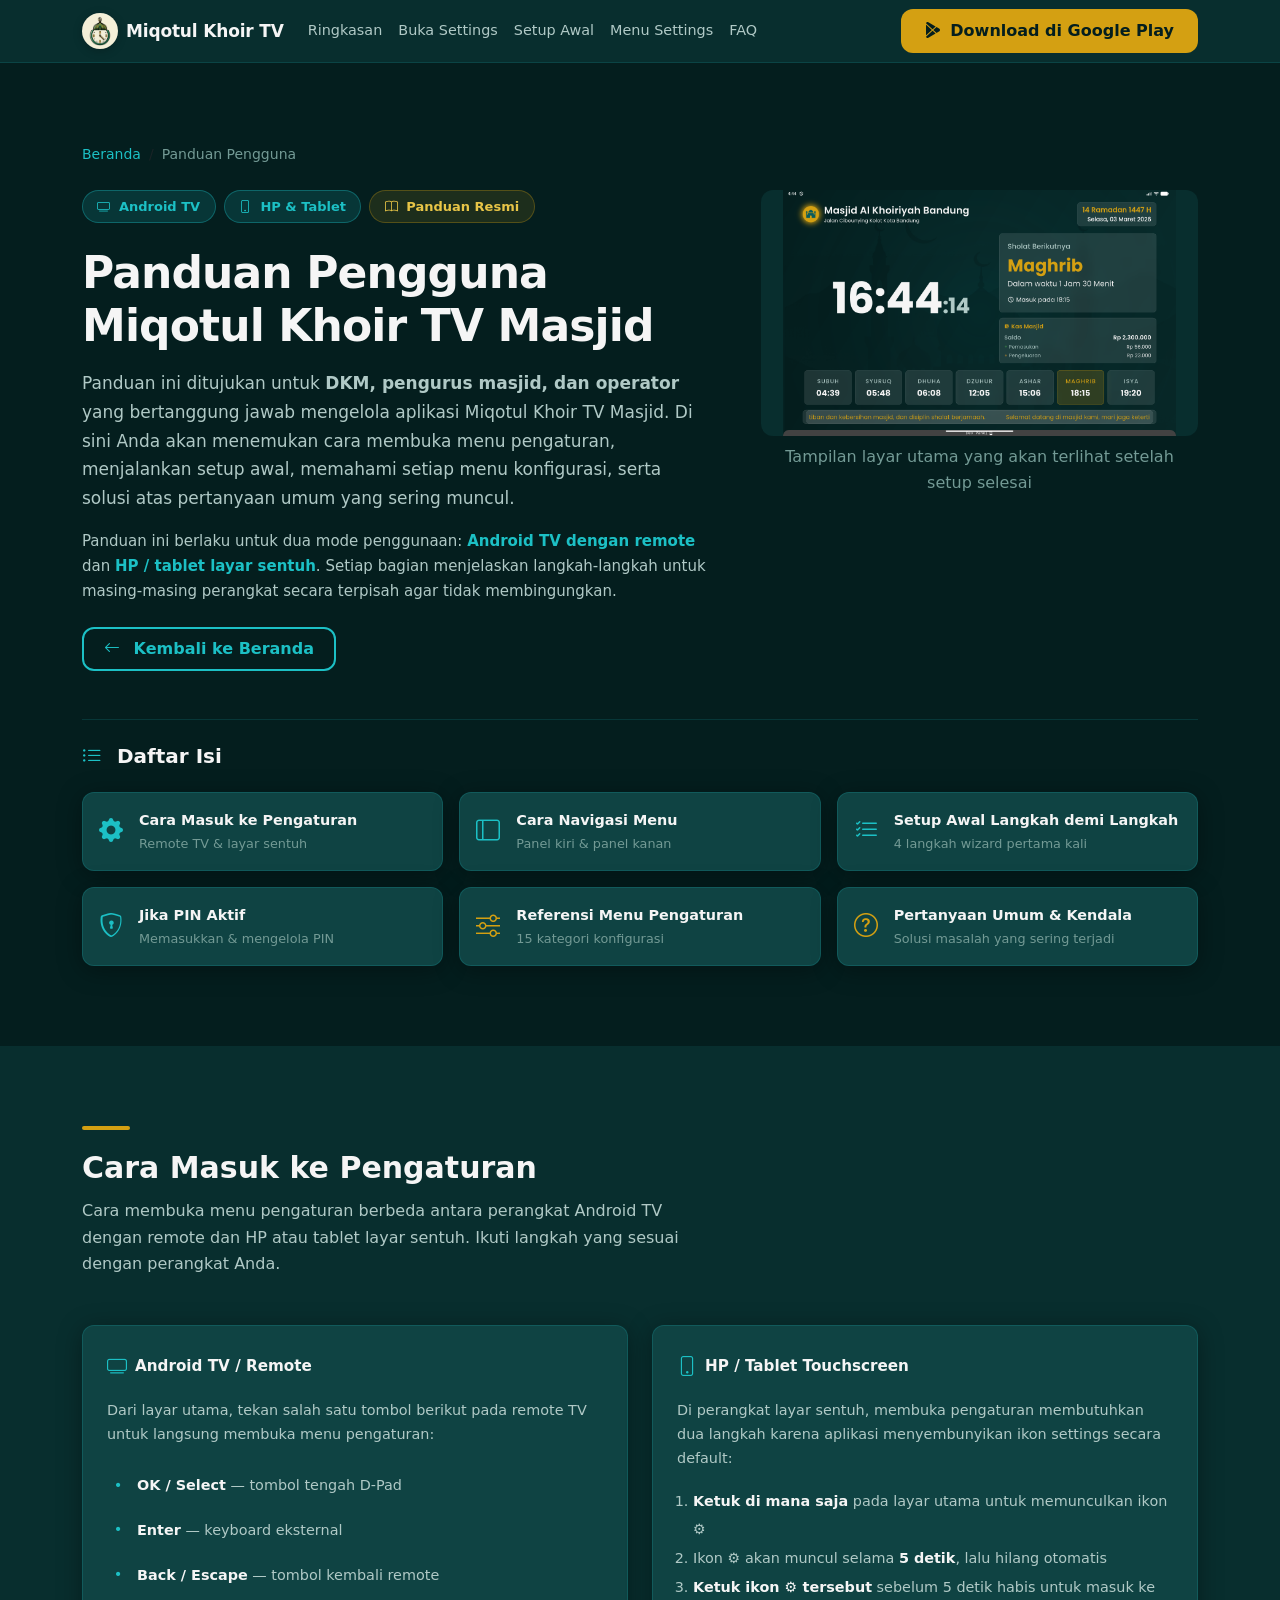
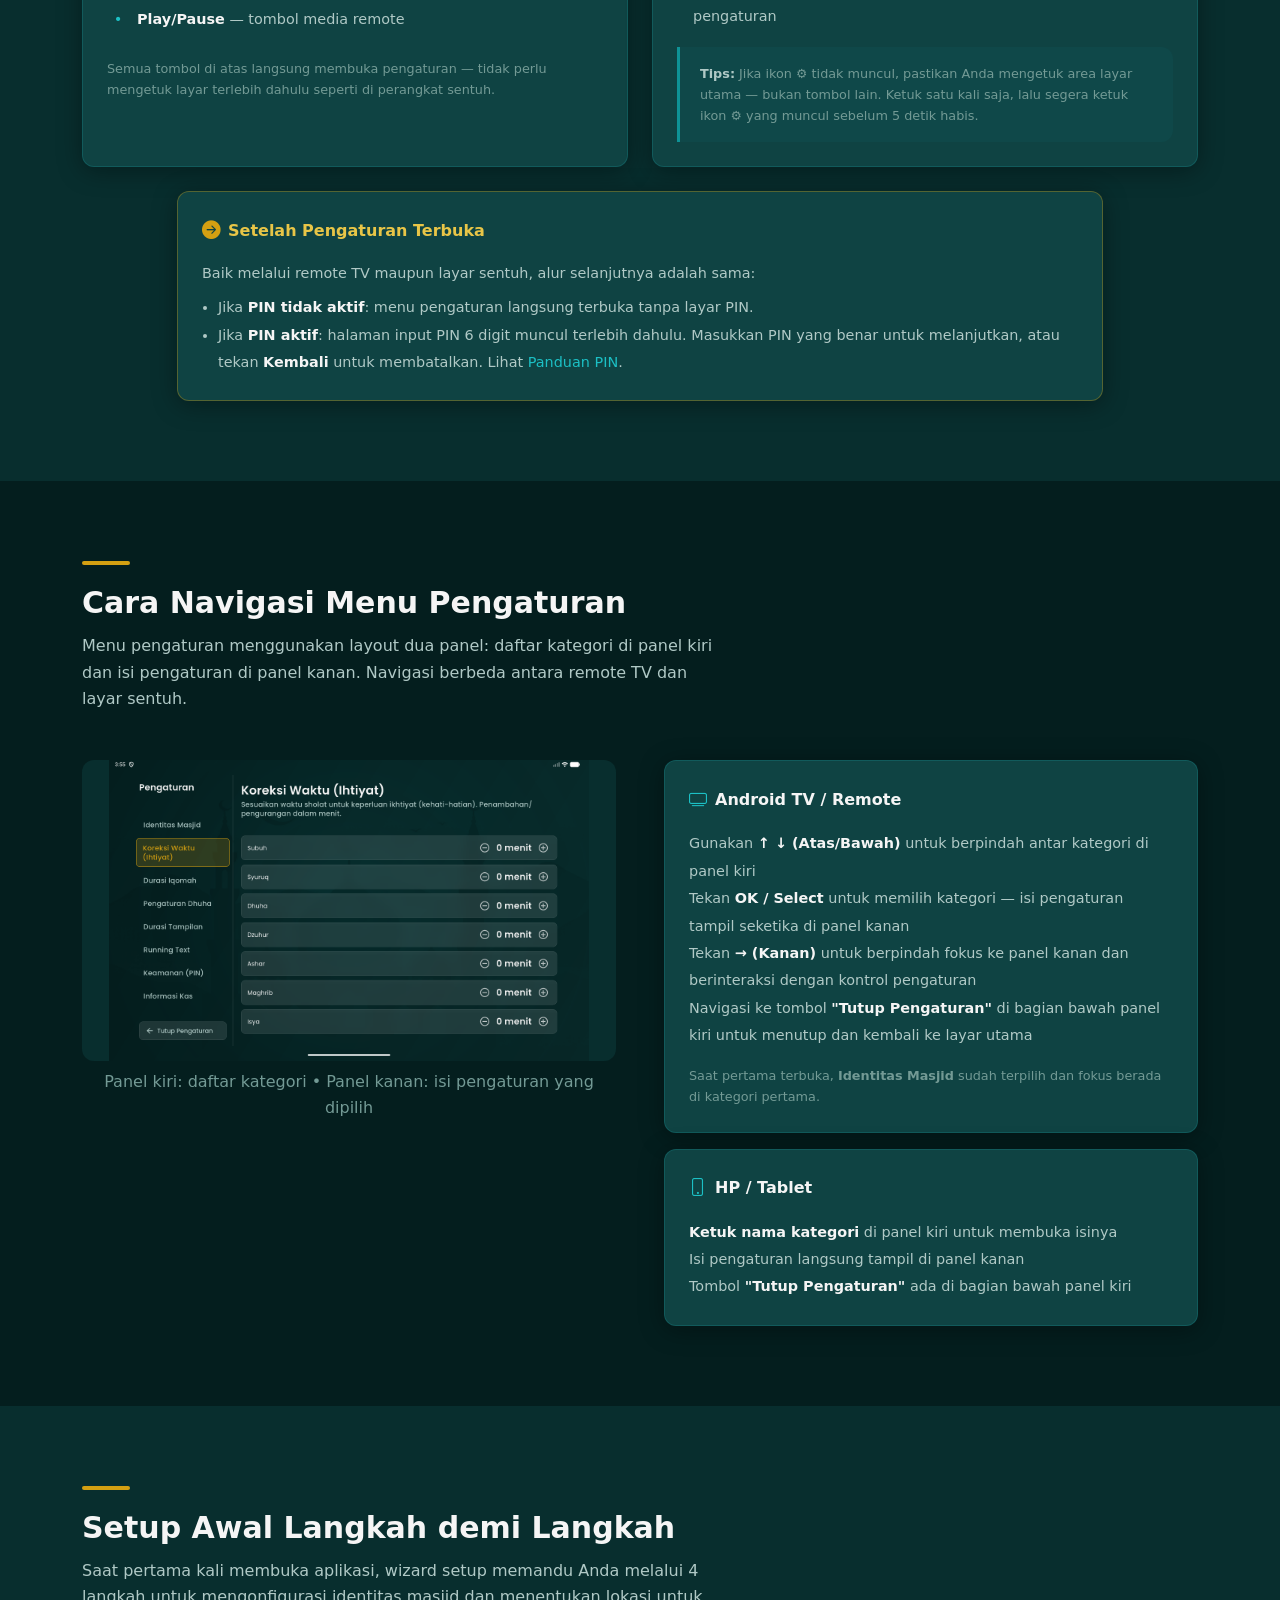
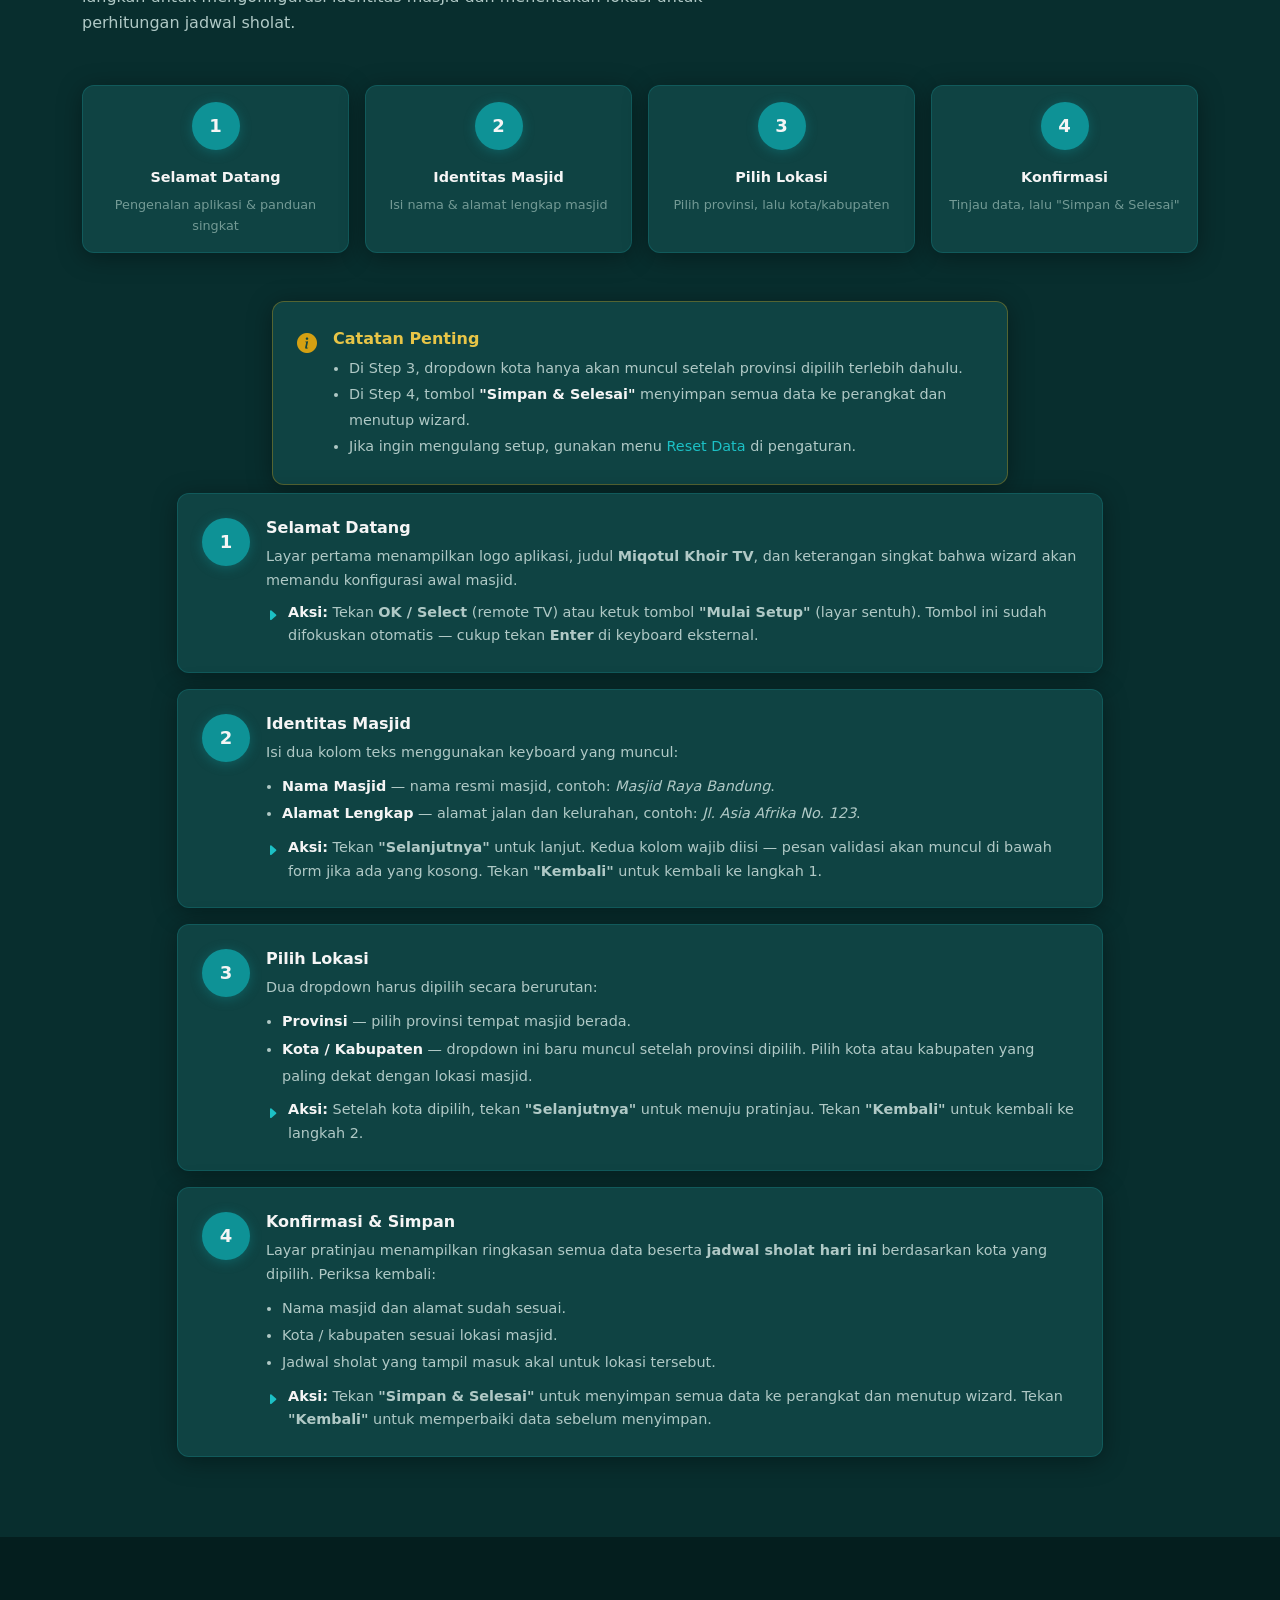
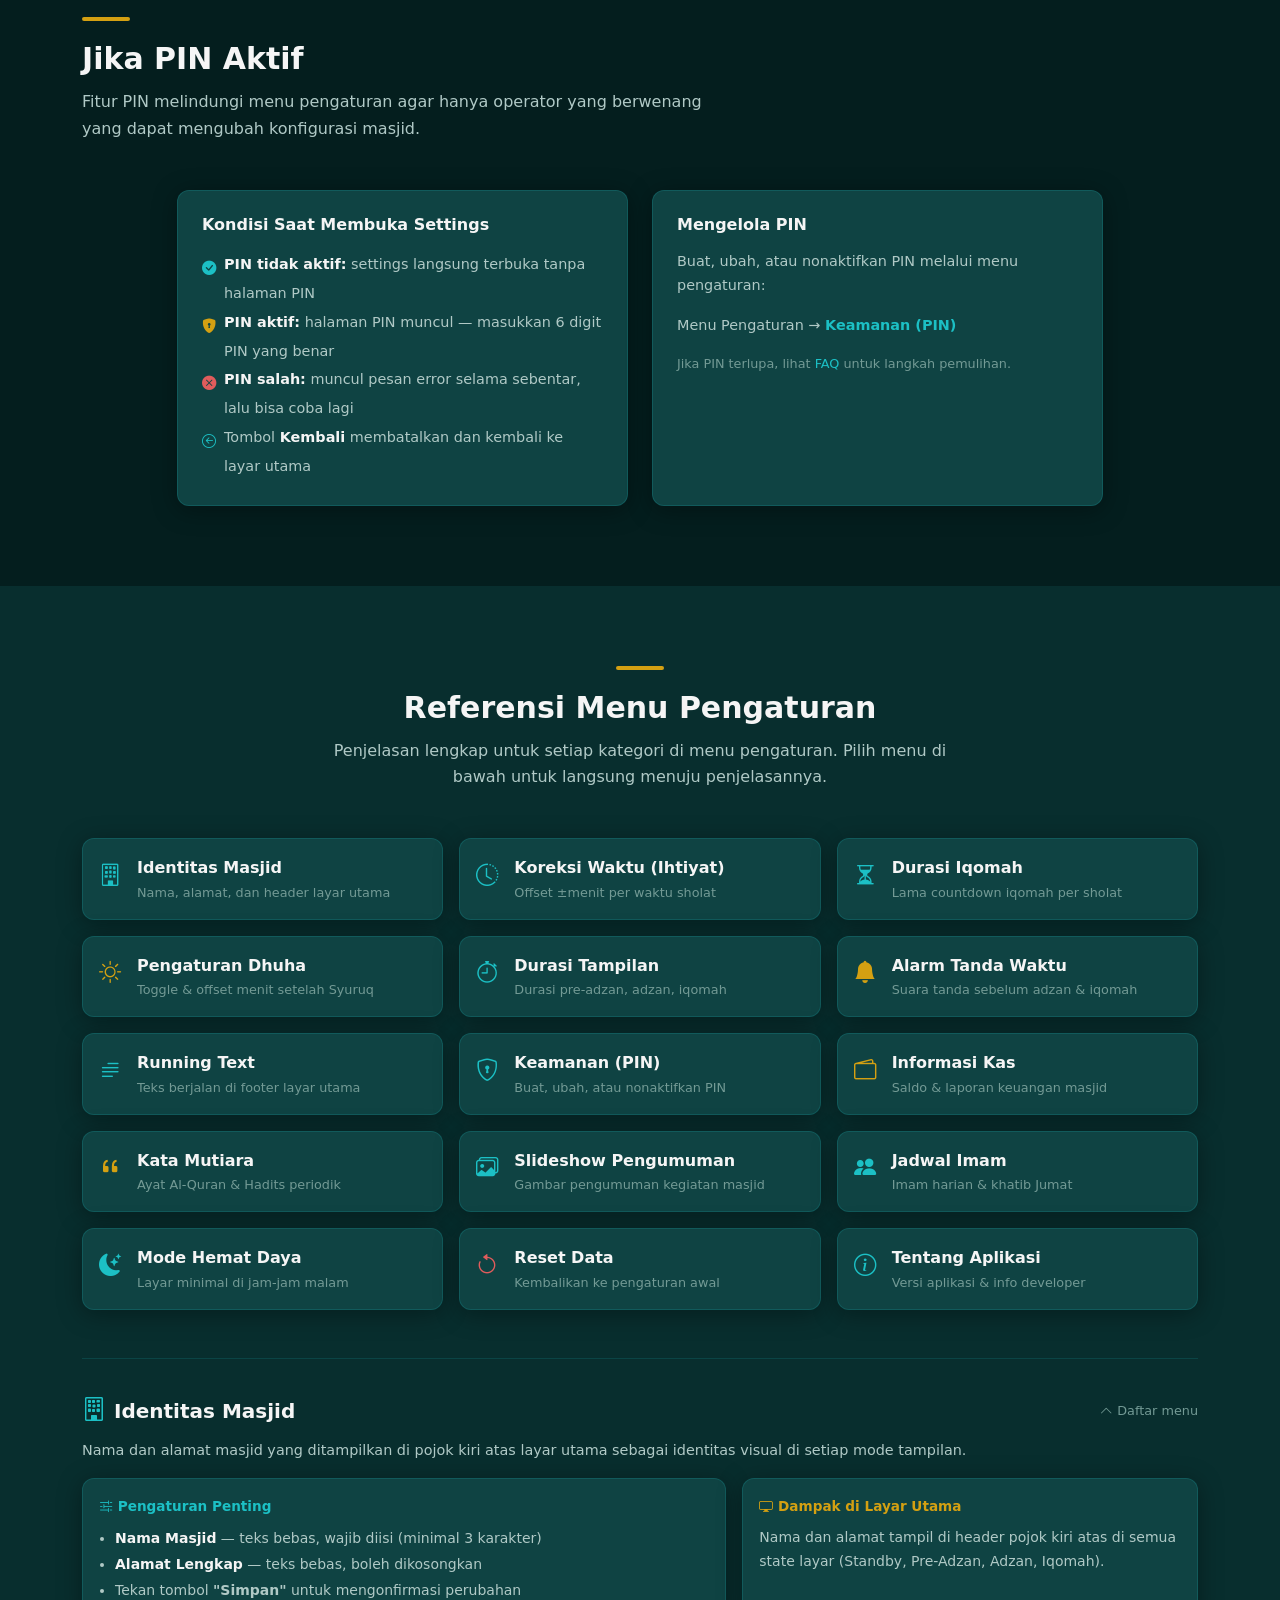
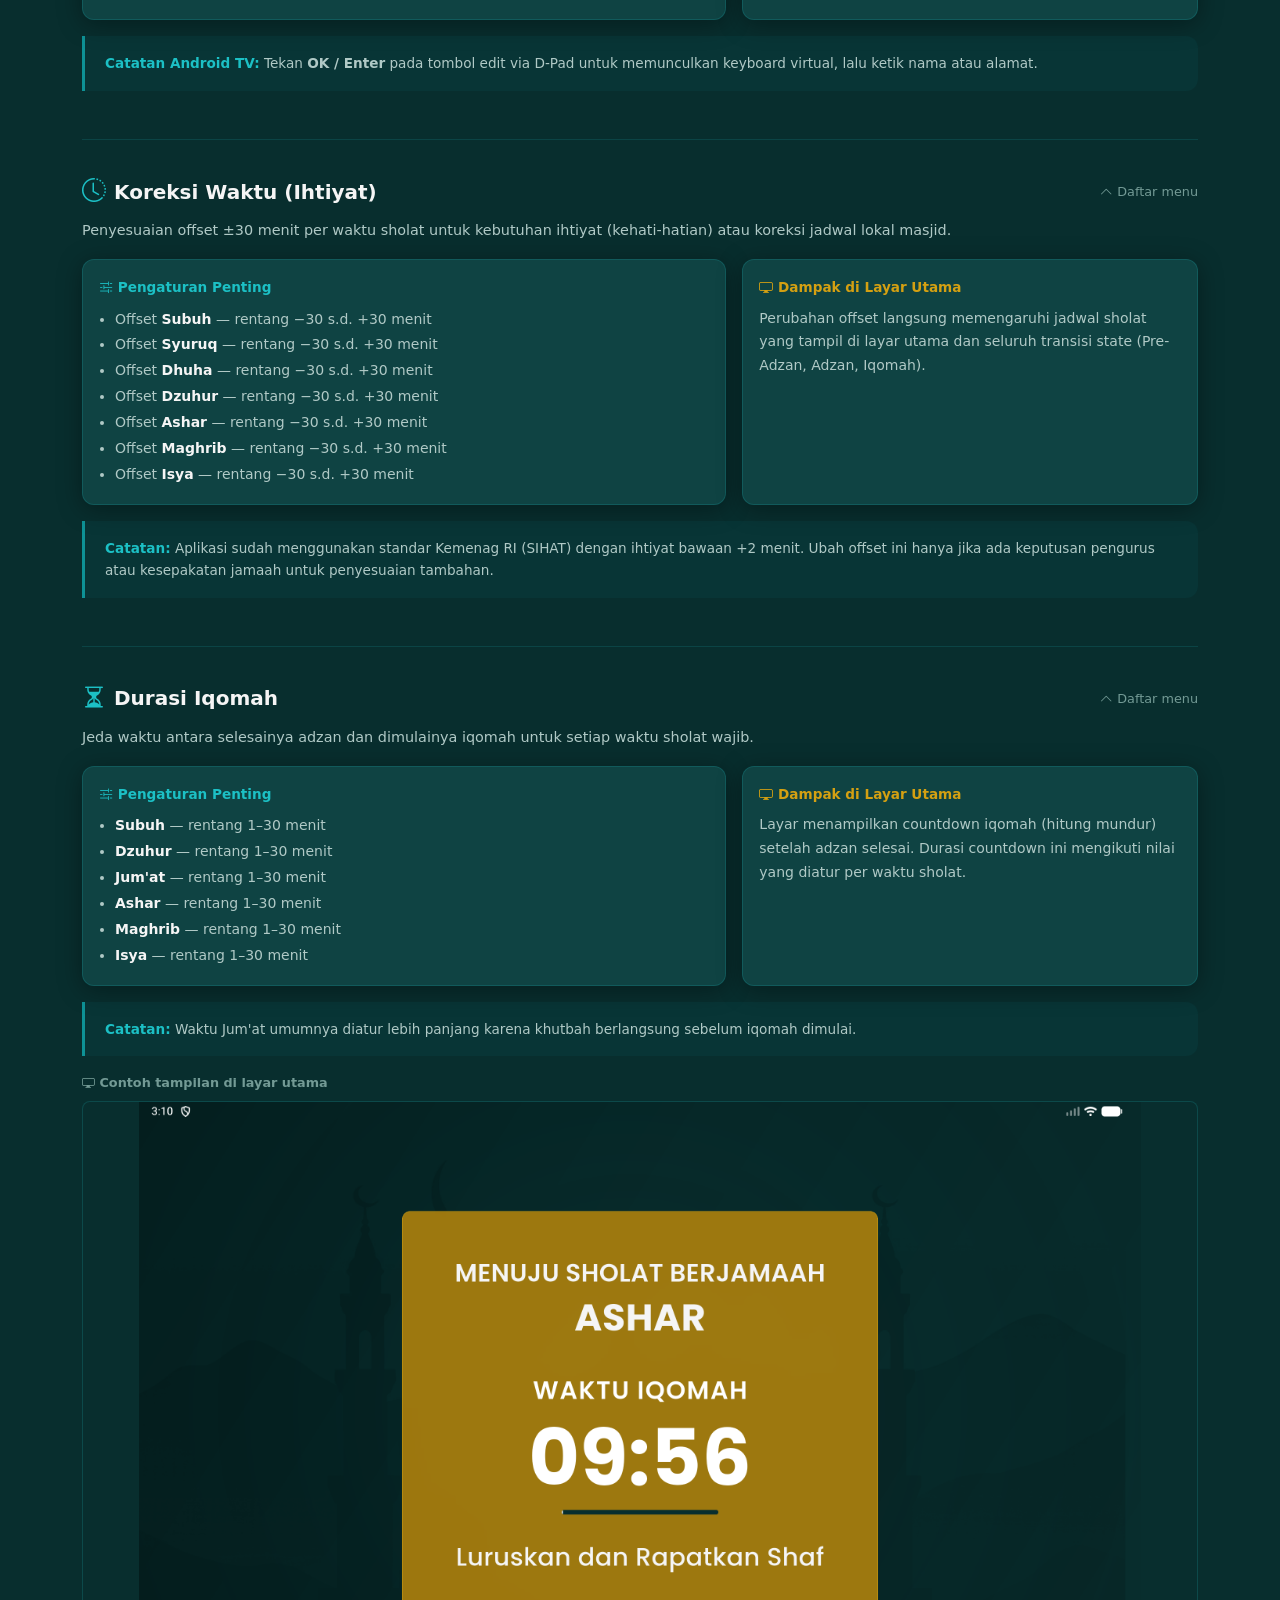
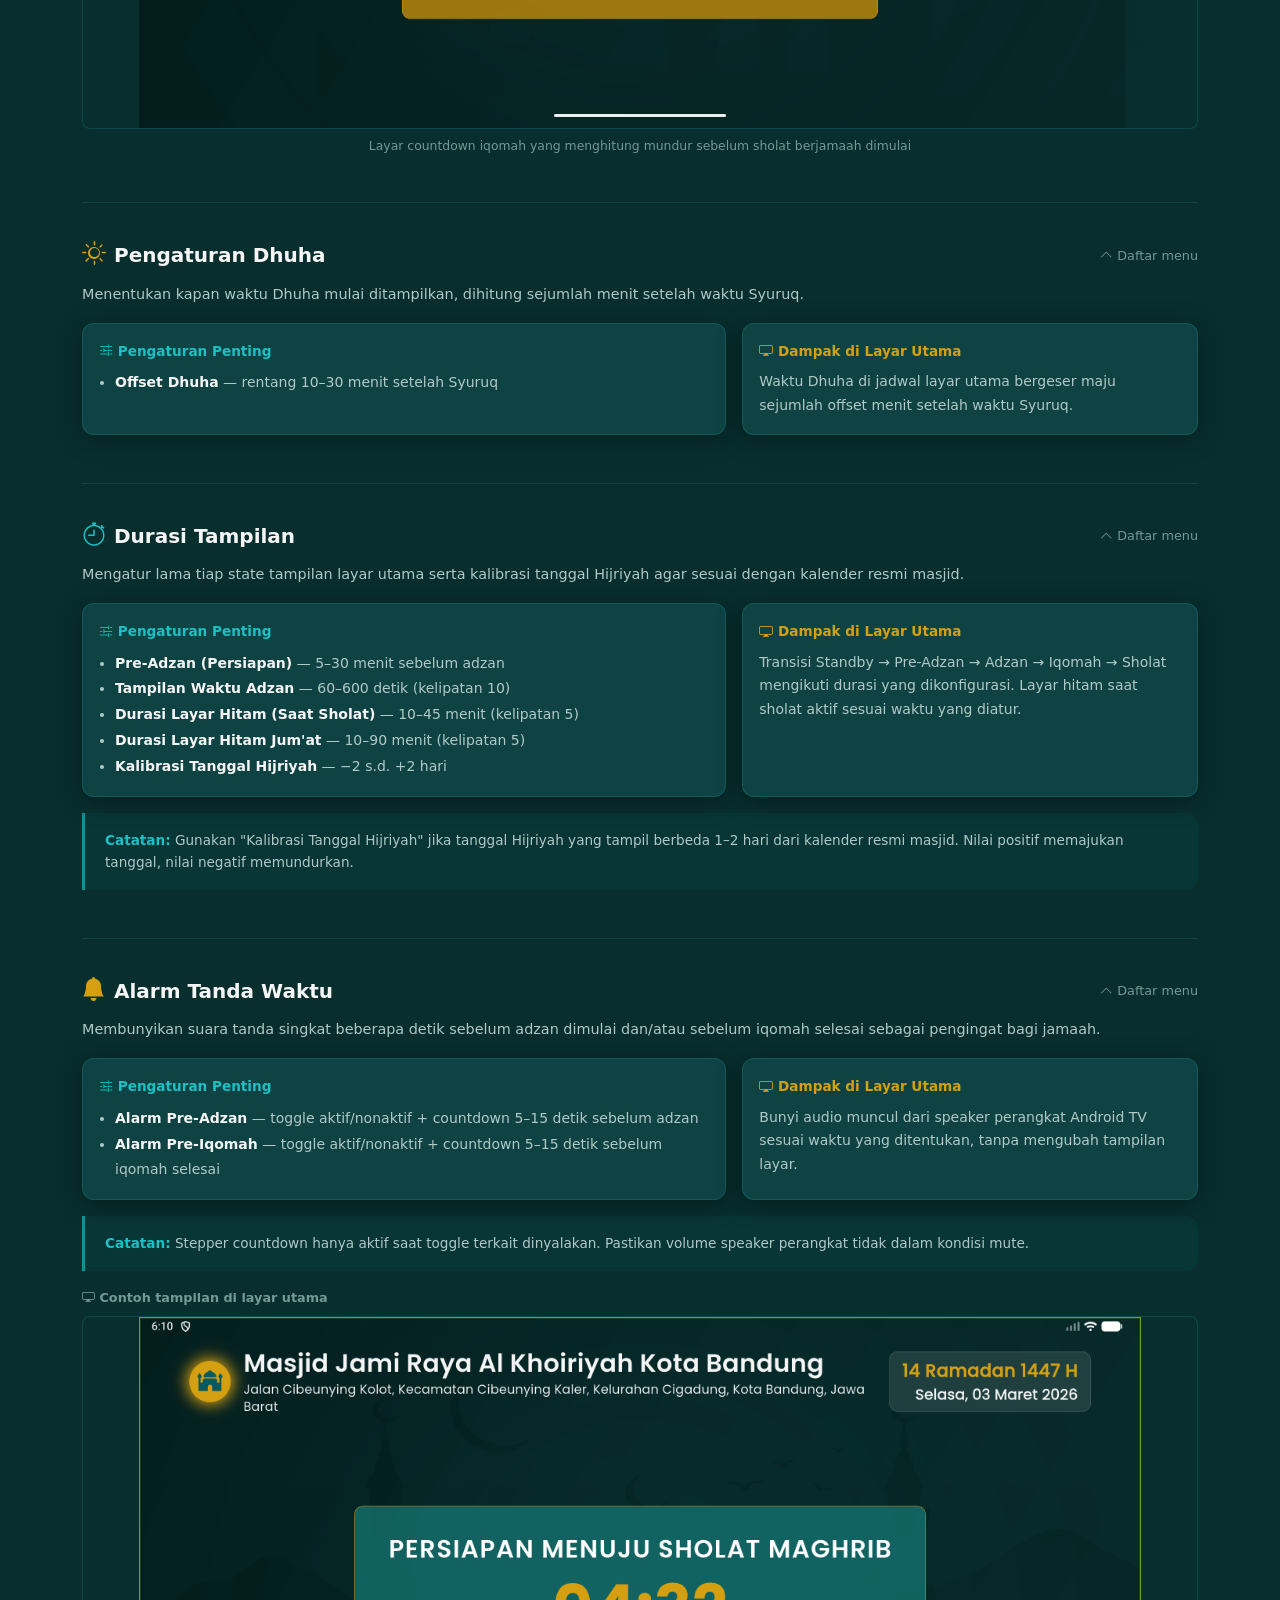
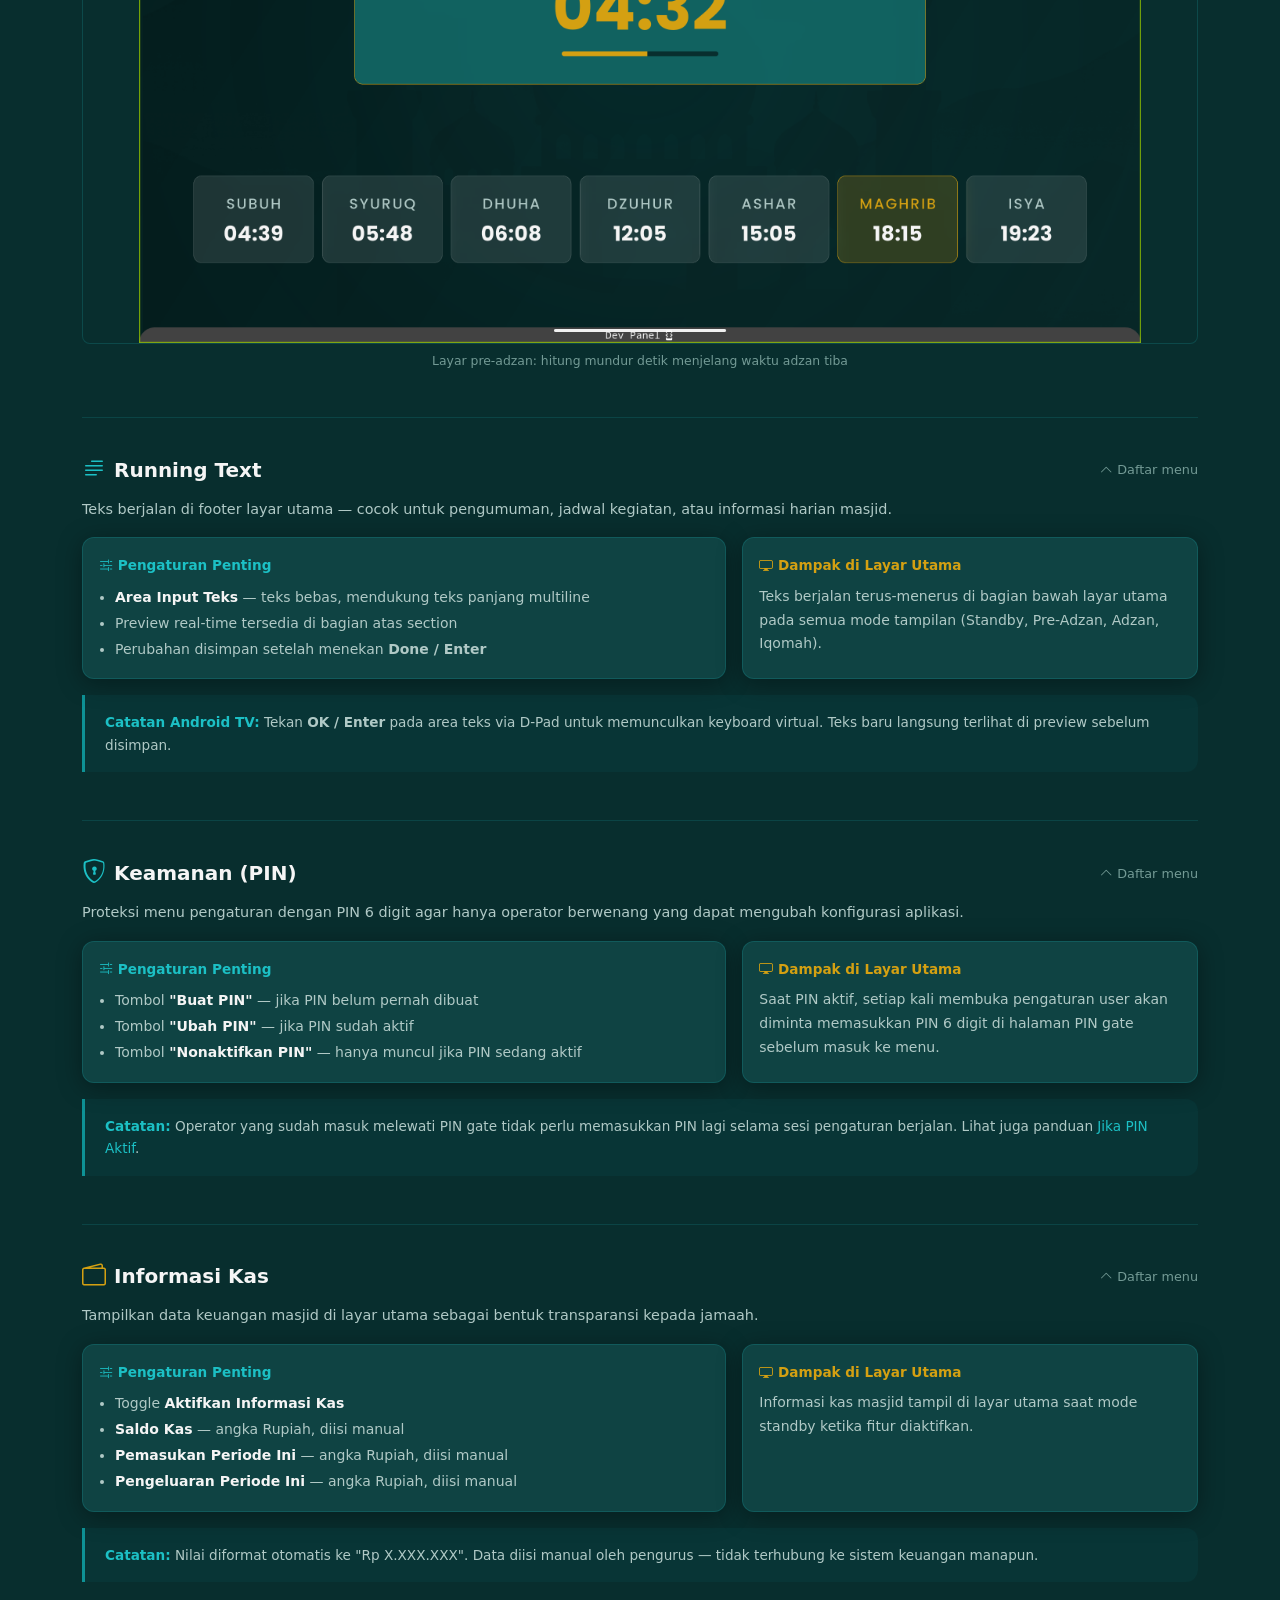
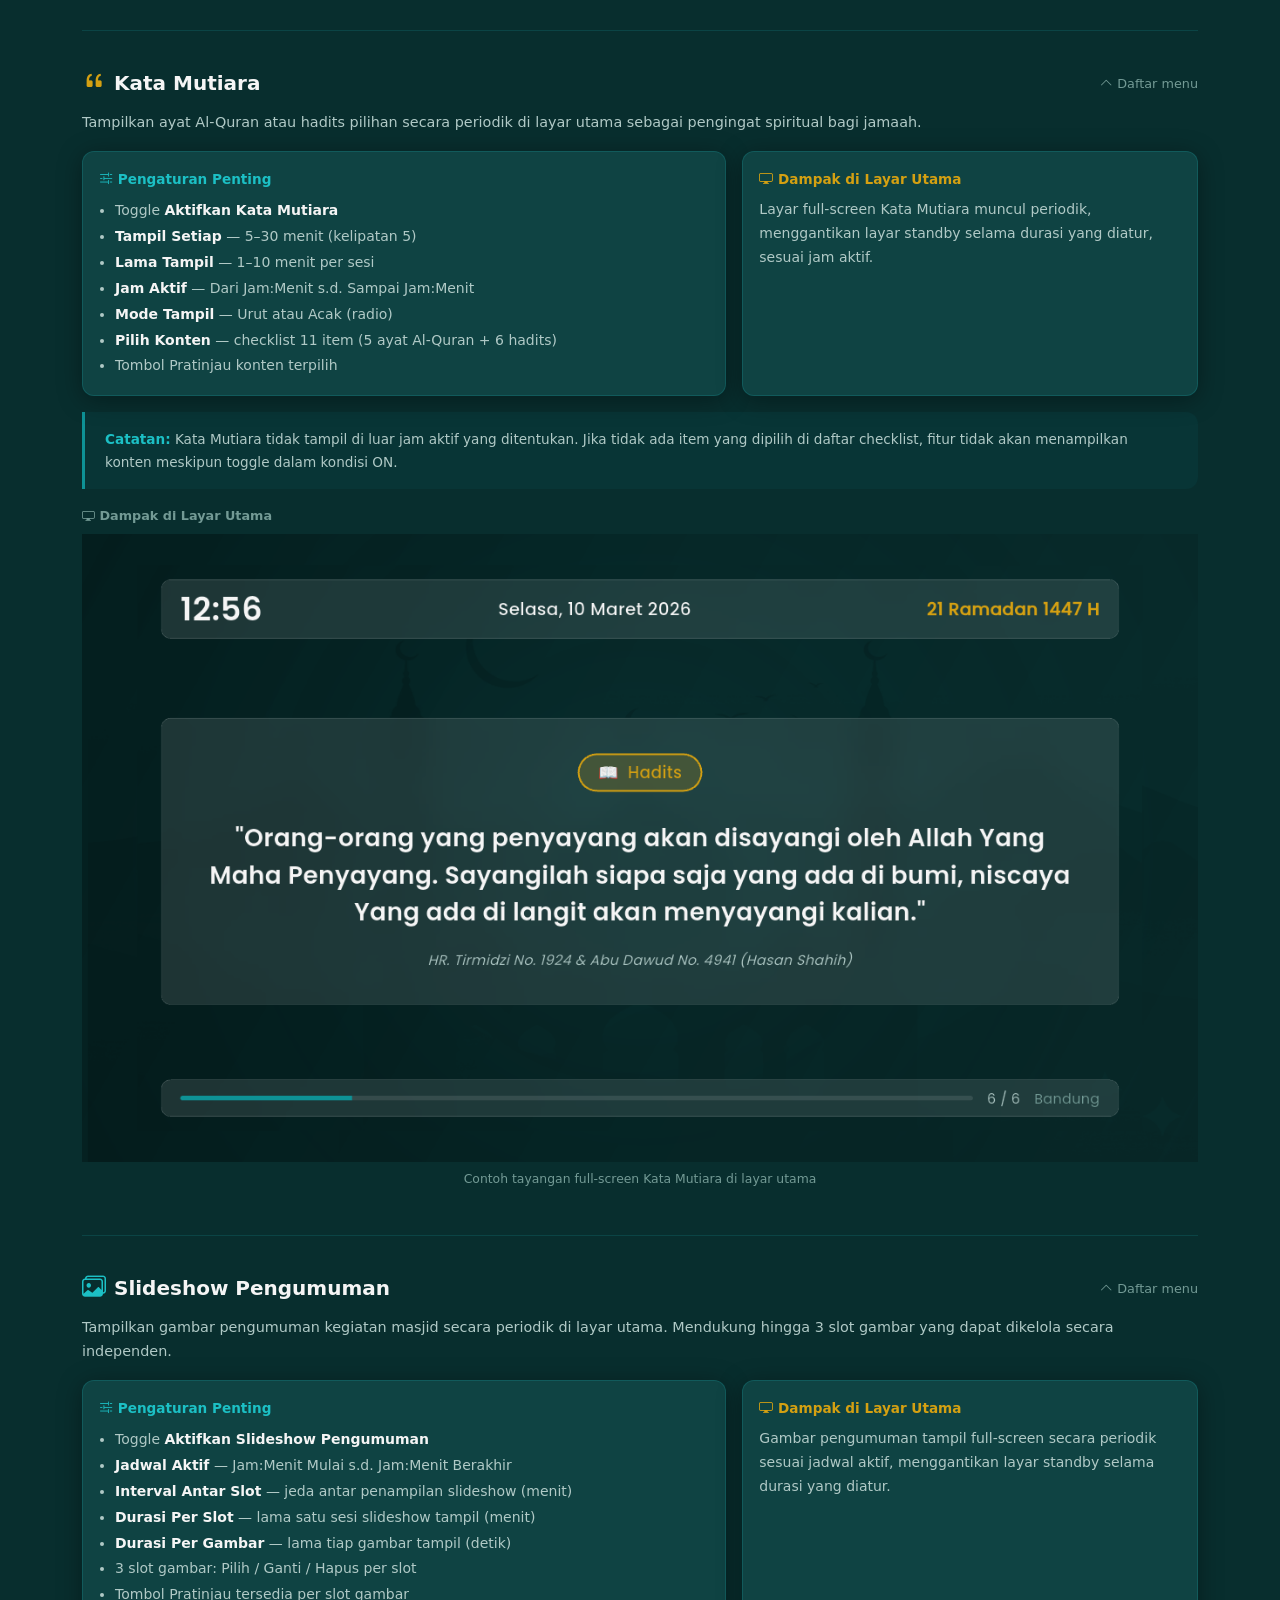
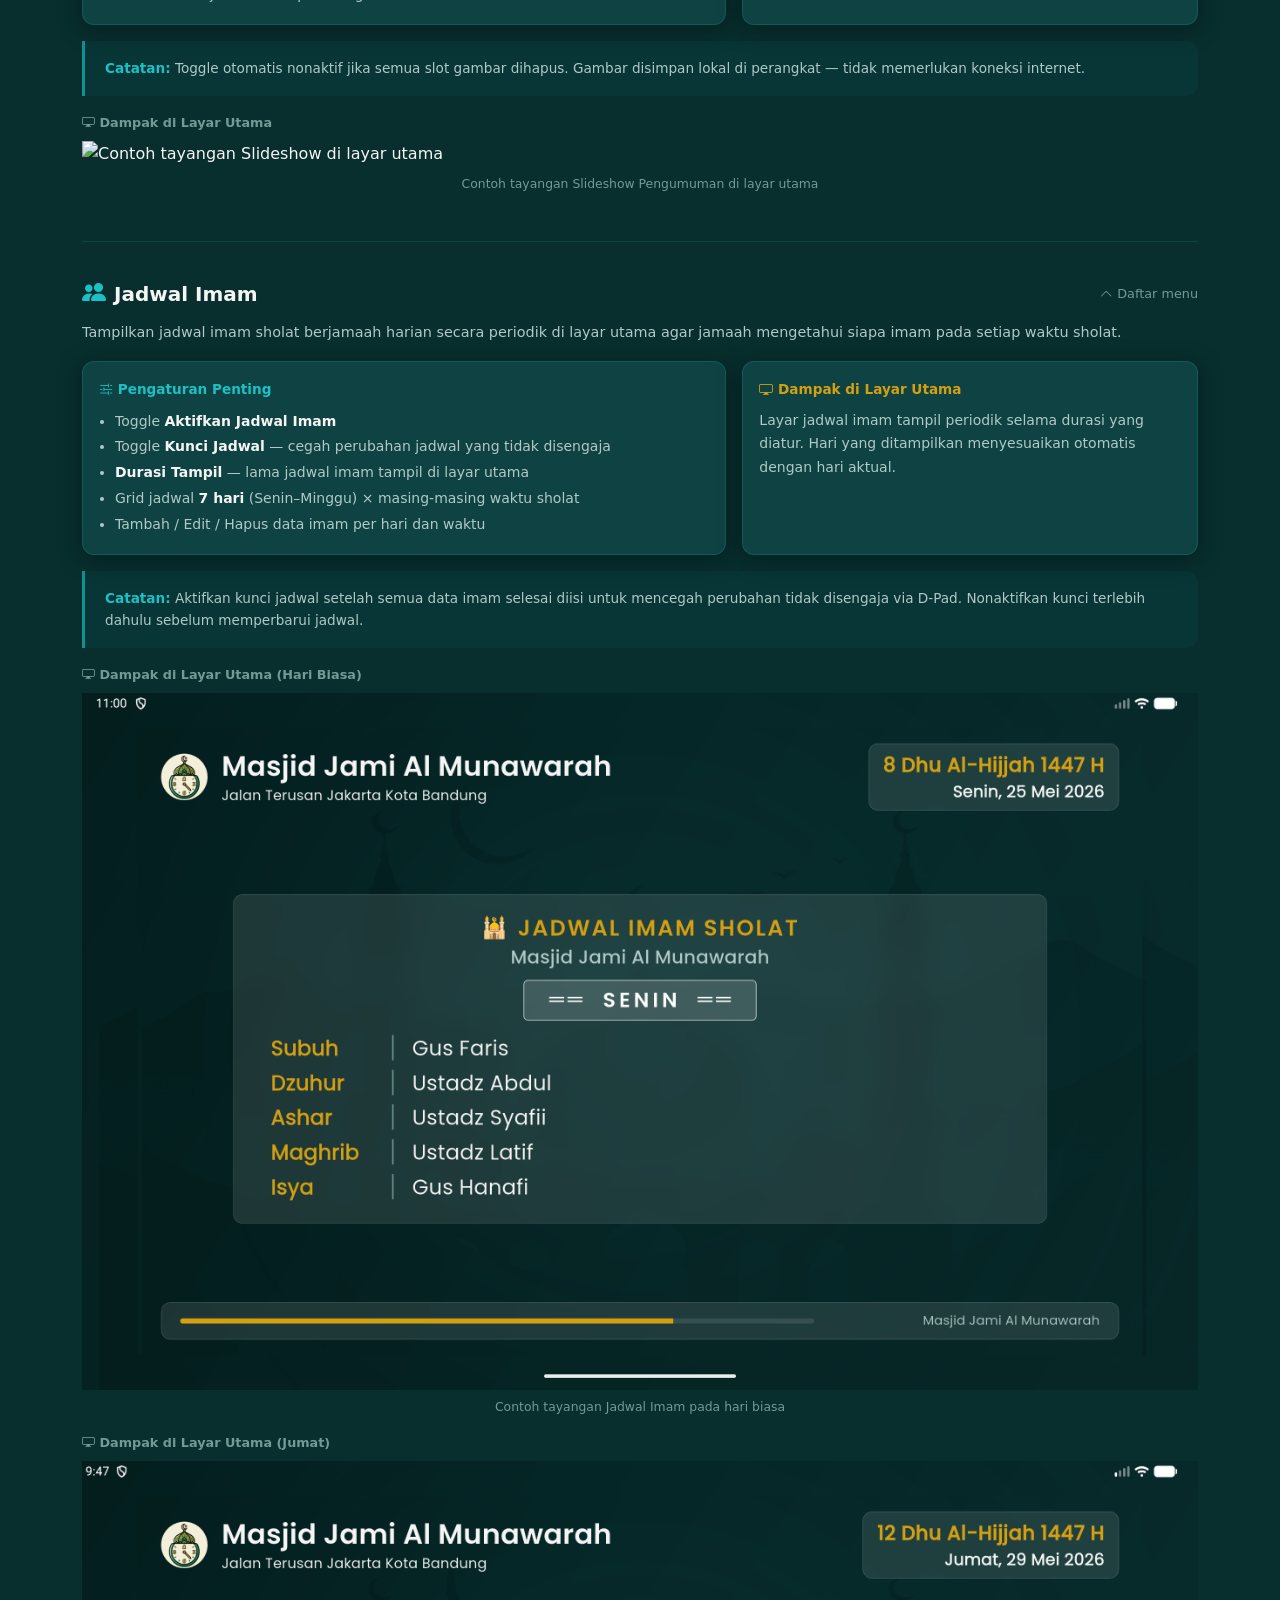
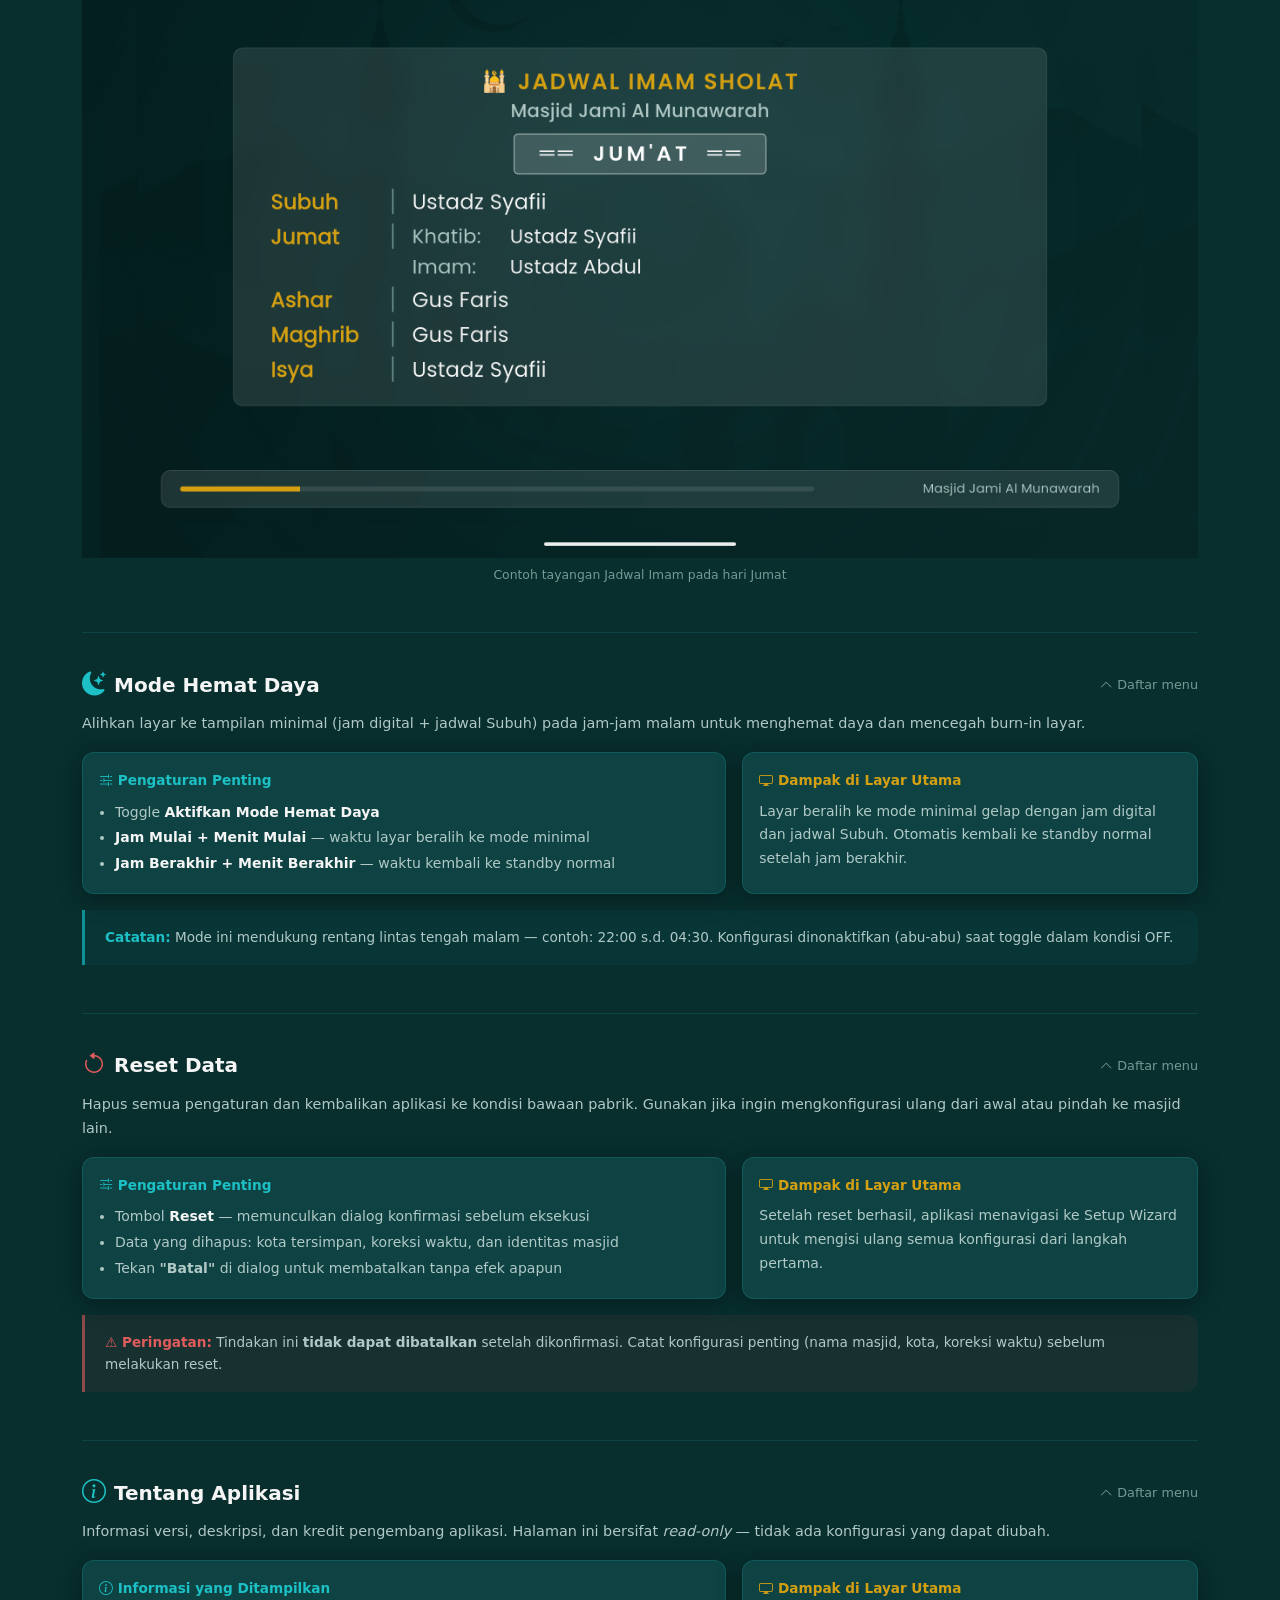
==== landingpage/panduan.html @ e1794499 "Add user guide content map for MKTV implementation phase 1 - Created a comprehensive content map for" ====
<!doctype html>
<html lang="id">
  <head>
    <meta charset="UTF-8" />
    <meta name="viewport" content="width=device-width, initial-scale=1.0" />

    <!-- SEO: Title & Description -->
    <title>Panduan Pengguna — Miqotul Khoir TV Masjid</title>
    <meta
      name="description"
      content="Panduan lengkap penggunaan aplikasi Miqotul Khoir TV Masjid: cara membuka settings, navigasi menu, setup awal wizard, referensi 15 menu konfigurasi, dan FAQ untuk DKM dan operator masjid."
    />
    <meta name="robots" content="index, follow" />
    <meta name="author" content="Gulajava Ministudio" />
    <meta
      name="keywords"
      content="panduan miqotul khoir tv, cara pengaturan jam masjid, setup android tv masjid, menu settings jadwal sholat, DKM android tv"
    />

    <!-- Canonical + Social SEO -->
    <link
      rel="canonical"
      href="https://gulajavaministudio.github.io/miqotul-khoir-tv-masjid/panduan.html"
    />
    <meta property="og:locale" content="id_ID" />
    <meta property="og:type" content="article" />
    <meta
      property="og:title"
      content="Panduan Pengguna — Miqotul Khoir TV Masjid"
    />
    <meta
      property="og:description"
      content="Panduan lengkap penggunaan aplikasi Miqotul Khoir TV Masjid untuk DKM dan operator masjid: cara buka settings, setup awal, navigasi menu, dan referensi 15 kategori pengaturan."
    />
    <meta
      property="og:url"
      content="https://gulajavaministudio.github.io/miqotul-khoir-tv-masjid/panduan.html"
    />
    <meta property="og:site_name" content="Miqotul Khoir TV" />
    <meta
      property="og:image"
      content="https://gulajavaministudio.github.io/miqotul-khoir-tv-masjid/assets/img/favicon/android-chrome-512x512.png"
    />
    <meta property="og:image:alt" content="Logo Miqotul Khoir TV Masjid" />
    <meta name="twitter:card" content="summary_large_image" />
    <meta
      name="twitter:title"
      content="Panduan Pengguna — Miqotul Khoir TV Masjid"
    />
    <meta
      name="twitter:description"
      content="Panduan lengkap penggunaan Miqotul Khoir TV Masjid untuk DKM dan operator masjid."
    />
    <meta
      name="twitter:image"
      content="https://gulajavaministudio.github.io/miqotul-khoir-tv-masjid/assets/img/favicon/android-chrome-512x512.png"
    />

    <!-- Favicon -->
    <link
      rel="icon"
      type="image/x-icon"
      href="assets/img/favicon/favicon.ico"
    />
    <link
      rel="icon"
      type="image/png"
      sizes="16x16"
      href="assets/img/favicon/favicon-16x16.png"
    />
    <link
      rel="icon"
      type="image/png"
      sizes="32x32"
      href="assets/img/favicon/favicon-32x32.png"
    />
    <link
      rel="apple-touch-icon"
      sizes="180x180"
      href="assets/img/favicon/apple-touch-icon.png"
    />
    <link rel="manifest" href="assets/img/favicon/site.webmanifest" />
    <meta name="theme-color" content="#0b5e56" />

    <!-- Bootstrap 5.3.8 CSS -->
    <link
      rel="stylesheet"
      href="https://cdn.jsdelivr.net/npm/bootstrap@5.3.8/dist/css/bootstrap.min.css"
    />
    <!-- Bootstrap Icons 1.13.1 -->
    <link
      rel="stylesheet"
      href="https://cdn.jsdelivr.net/npm/bootstrap-icons@1.13.1/font/bootstrap-icons.min.css"
    />

    <!-- Custom Theme — reuse token dari styles.css (CON-004) -->
    <link rel="stylesheet" href="assets/css/styles.css" />
  </head>


  <body>
    <!-- =====================================================================
         Navbar — TASK-008
         Reuse pola navbar dari index.html; brand → index.html;
         link internal mengarah ke anchor di panduan.html.
         ===================================================================== -->
    <nav
      class="navbar navbar-expand-lg navbar-mkt sticky-top"
      id="navbar-mkt"
      aria-label="Navigasi panduan"
    >
      <div class="container">
        <!-- Brand / Logo — link kembali ke halaman utama -->
        <a
          class="navbar-brand d-flex align-items-center gap-2"
          href="index.html"
        >
          <img
            src="assets/img/logo-mktv.png"
            alt="Logo Miqotul Khoir TV Masjid"
            class="logo-mktv-badge"
            loading="eager"
            width="36"
            height="36"
            style="object-fit: contain"
          />
          <span>Miqotul Khoir TV</span>
        </a>

        <!-- Toggler (mobile) -->
        <button
          class="navbar-toggler"
          type="button"
          data-bs-toggle="collapse"
          data-bs-target="#navbarPanduan"
          aria-controls="navbarPanduan"
          aria-expanded="false"
          aria-label="Buka menu navigasi"
        >
          <span class="navbar-toggler-icon"></span>
        </button>

        <!-- Links + CTA -->
        <div class="collapse navbar-collapse" id="navbarPanduan">
          <ul class="navbar-nav me-auto mb-2 mb-lg-0">
            <li class="nav-item">
              <a class="nav-link" href="#ringkasan">Ringkasan</a>
            </li>
            <li class="nav-item">
              <a class="nav-link" href="#akses-settings">Buka Settings</a>
            </li>
            <li class="nav-item">
              <a class="nav-link" href="#setup-awal">Setup Awal</a>
            </li>
            <li class="nav-item">
              <a class="nav-link" href="#menu-settings">Menu Settings</a>
            </li>
            <li class="nav-item">
              <a class="nav-link" href="#faq">FAQ</a>
            </li>
          </ul>
          <a
            href="https://play.google.com/store/apps/details?id=gulajava.mini.miqotul_khoir_tv"
            class="btn btn-mkt-primary ms-lg-3"
            target="_blank"
            rel="noopener noreferrer"
          >
            <i class="bi bi-google-play me-1" aria-hidden="true"></i>
            Download di Google Play
          </a>
        </div>
      </div>
    </nav>

    <!-- =====================================================================
         Ringkasan & Daftar Isi — #ringkasan
         TASK-007: shell halaman; TASK-013 (Phase 3) akan melengkapi konten.
         ===================================================================== -->
    <section class="section-mkt" id="ringkasan" aria-label="Ringkasan panduan">
      <div class="container">
        <!-- Breadcrumb -->
        <nav aria-label="Breadcrumb" class="mb-4">
          <ol
            class="breadcrumb mb-0"
            style="background: transparent; padding: 0; font-size: 0.875rem"
          >
            <li class="breadcrumb-item">
              <a href="index.html">Beranda</a>
            </li>
            <li
              class="breadcrumb-item active mkt-text-muted"
              aria-current="page"
            >
              Panduan Pengguna
            </li>
          </ol>
        </nav>

        <!-- Hero: intro + screenshot -->
        <div class="row align-items-start g-5">
          <!-- Kiri: teks intro -->
          <div class="col-lg-7">
            <div class="d-flex flex-wrap gap-2 mb-4">
              <span class="badge-mkt">
                <i class="bi bi-tv me-1" aria-hidden="true"></i>
                Android TV
              </span>
              <span class="badge-mkt">
                <i class="bi bi-phone me-1" aria-hidden="true"></i>
                HP &amp; Tablet
              </span>
              <span class="badge-mkt-gold">
                <i class="bi bi-book me-1" aria-hidden="true"></i>
                Panduan Resmi
              </span>
            </div>

            <h1
              style="
                font-size: clamp(1.75rem, 4vw, 2.75rem);
                font-weight: 800;
                color: var(--mkt-text-primary);
                line-height: 1.2;
                letter-spacing: -0.02em;
              "
            >
              Panduan Pengguna<br />
              Miqotul Khoir TV Masjid
            </h1>

            <p
              class="mt-3 mb-3"
              style="
                color: var(--mkt-text-secondary);
                font-size: 1.0625rem;
                line-height: 1.7;
              "
            >
              Panduan ini ditujukan untuk
              <strong>DKM, pengurus masjid, dan operator</strong>
              yang bertanggung jawab mengelola aplikasi Miqotul Khoir TV Masjid.
              Di sini Anda akan menemukan cara membuka menu pengaturan,
              menjalankan setup awal, memahami setiap menu konfigurasi, serta
              solusi atas pertanyaan umum yang sering muncul.
            </p>

            <p
              class="mb-4"
              style="color: var(--mkt-text-secondary); font-size: 0.9375rem"
            >
              Panduan ini berlaku untuk dua mode penggunaan:
              <strong style="color: var(--mkt-light-teal)"
                >Android TV dengan remote</strong
              >
              dan
              <strong style="color: var(--mkt-light-teal)"
                >HP / tablet layar sentuh</strong
              >. Setiap bagian menjelaskan langkah-langkah untuk masing-masing
              perangkat secara terpisah agar tidak membingungkan.
            </p>

            <a href="index.html" class="btn btn-mkt-outline">
              <i class="bi bi-arrow-left me-2" aria-hidden="true"></i>
              Kembali ke Beranda
            </a>
          </div>

          <!-- Kanan: screenshot layar utama (IMG-001) -->
          <div class="col-lg-5">
            <figure class="mb-0">
              <div class="screenshot-container">
                <img
                  src="assets/img/screenshots/standby.png"
                  alt="Tampilan layar utama Miqotul Khoir TV Masjid — jam digital, jadwal sholat, dan informasi masjid"
                  loading="eager"
                  width="1920"
                  height="1080"
                />
              </div>
              <figcaption
                class="text-center mt-2 mkt-text-muted"
              >
                Tampilan layar utama yang akan terlihat setelah setup selesai
              </figcaption>
            </figure>
          </div>
        </div>

        <!-- Daftar Isi -->
        <div
          class="mt-5 pt-4"
          style="border-top: 1px solid rgba(28, 192, 197, 0.15)"
        >
          <h2 class="h5 fw-bold mb-4" style="color: var(--mkt-text-primary)">
            <i class="bi bi-list-ul me-2 mkt-text-teal" aria-hidden="true"></i>
            Daftar Isi
          </h2>

          <div class="row row-cols-1 row-cols-md-2 row-cols-lg-3 g-3">
            <!-- TOC 1: Cara Masuk ke Pengaturan -->
            <div class="col">
              <a
                href="#akses-settings"
                class="d-block card-mkt p-3 text-decoration-none h-100"
              >
                <div class="d-flex align-items-center gap-3">
                  <i
                    class="bi bi-gear-fill mkt-text-teal"
                    style="font-size: 1.5rem; flex-shrink: 0"
                    aria-hidden="true"
                  ></i>
                  <div>
                    <div
                      class="fw-semibold mkt-text-primary"
                      style="font-size: 0.9rem"
                    >
                      Cara Masuk ke Pengaturan
                    </div>
                    <div class="mkt-text-muted" style="font-size: 0.8rem">
                      Remote TV &amp; layar sentuh
                    </div>
                  </div>
                </div>
              </a>
            </div>

            <!-- TOC 2: Cara Navigasi Menu -->
            <div class="col">
              <a
                href="#navigasi-menu"
                class="d-block card-mkt p-3 text-decoration-none h-100"
              >
                <div class="d-flex align-items-center gap-3">
                  <i
                    class="bi bi-layout-sidebar mkt-text-teal"
                    style="font-size: 1.5rem; flex-shrink: 0"
                    aria-hidden="true"
                  ></i>
                  <div>
                    <div
                      class="fw-semibold mkt-text-primary"
                      style="font-size: 0.9rem"
                    >
                      Cara Navigasi Menu
                    </div>
                    <div class="mkt-text-muted" style="font-size: 0.8rem">
                      Panel kiri &amp; panel kanan
                    </div>
                  </div>
                </div>
              </a>
            </div>

            <!-- TOC 3: Setup Awal -->
            <div class="col">
              <a
                href="#setup-awal"
                class="d-block card-mkt p-3 text-decoration-none h-100"
              >
                <div class="d-flex align-items-center gap-3">
                  <i
                    class="bi bi-list-check mkt-text-teal"
                    style="font-size: 1.5rem; flex-shrink: 0"
                    aria-hidden="true"
                  ></i>
                  <div>
                    <div
                      class="fw-semibold mkt-text-primary"
                      style="font-size: 0.9rem"
                    >
                      Setup Awal Langkah demi Langkah
                    </div>
                    <div class="mkt-text-muted" style="font-size: 0.8rem">
                      4 langkah wizard pertama kali
                    </div>
                  </div>
                </div>
              </a>
            </div>

            <!-- TOC 4: Jika PIN Aktif -->
            <div class="col">
              <a
                href="#keamanan-pin"
                class="d-block card-mkt p-3 text-decoration-none h-100"
              >
                <div class="d-flex align-items-center gap-3">
                  <i
                    class="bi bi-shield-lock mkt-text-teal"
                    style="font-size: 1.5rem; flex-shrink: 0"
                    aria-hidden="true"
                  ></i>
                  <div>
                    <div
                      class="fw-semibold mkt-text-primary"
                      style="font-size: 0.9rem"
                    >
                      Jika PIN Aktif
                    </div>
                    <div class="mkt-text-muted" style="font-size: 0.8rem">
                      Memasukkan &amp; mengelola PIN
                    </div>
                  </div>
                </div>
              </a>
            </div>

            <!-- TOC 5: Referensi Menu Settings -->
            <div class="col">
              <a
                href="#menu-settings"
                class="d-block card-mkt p-3 text-decoration-none h-100"
              >
                <div class="d-flex align-items-center gap-3">
                  <i
                    class="bi bi-sliders"
                    style="
                      font-size: 1.5rem;
                      flex-shrink: 0;
                      color: var(--mkt-gold);
                    "
                    aria-hidden="true"
                  ></i>
                  <div>
                    <div
                      class="fw-semibold mkt-text-primary"
                      style="font-size: 0.9rem"
                    >
                      Referensi Menu Pengaturan
                    </div>
                    <div class="mkt-text-muted" style="font-size: 0.8rem">
                      15 kategori konfigurasi
                    </div>
                  </div>
                </div>
              </a>
            </div>

            <!-- TOC 6: FAQ -->
            <div class="col">
              <a
                href="#faq"
                class="d-block card-mkt p-3 text-decoration-none h-100"
              >
                <div class="d-flex align-items-center gap-3">
                  <i
                    class="bi bi-question-circle"
                    style="
                      font-size: 1.5rem;
                      flex-shrink: 0;
                      color: var(--mkt-gold);
                    "
                    aria-hidden="true"
                  ></i>
                  <div>
                    <div
                      class="fw-semibold mkt-text-primary"
                      style="font-size: 0.9rem"
                    >
                      Pertanyaan Umum &amp; Kendala
                    </div>
                    <div class="mkt-text-muted" style="font-size: 0.8rem">
                      Solusi masalah yang sering terjadi
                    </div>
                  </div>
                </div>
              </a>
            </div>
          </div>
        </div>
      </div>
    </section>

    <!-- =====================================================================
         Cara Masuk ke Pengaturan — #akses-settings
         Konten detail ditambahkan pada Phase 3 (TASK-014).
         ===================================================================== -->
    <section
      class="section-mkt-alt"
      id="akses-settings"
      aria-label="Cara masuk ke pengaturan"
    >
      <div class="container">
        <div class="mb-5">
          <div class="section-divider"></div>
          <h2 class="section-title">Cara Masuk ke Pengaturan</h2>
          <p class="section-subtitle">
            Cara membuka menu pengaturan berbeda antara perangkat Android TV
            dengan remote dan HP atau tablet layar sentuh. Ikuti langkah yang
            sesuai dengan perangkat Anda.
          </p>
        </div>

        <div class="row g-4">
          <!-- Android TV / Remote -->
          <div class="col-md-6">
            <div class="card-mkt p-4 h-100">
              <div class="d-flex align-items-center gap-2 mb-3">
                <i
                  class="bi bi-tv mkt-text-teal"
                  style="font-size: 1.25rem"
                  aria-hidden="true"
                ></i>
                <span
                  class="fw-bold mkt-text-primary"
                  style="font-size: 0.95rem"
                >
                  Android TV / Remote
                </span>
              </div>
              <p class="mkt-text-secondary mb-3" style="font-size: 0.9rem">
                Dari layar utama, tekan salah satu tombol berikut pada remote TV
                untuk langsung membuka menu pengaturan:
              </p>
              <ul
                class="list-unstyled mb-3"
                style="font-size: 0.9rem; line-height: 2"
              >
                <li class="d-flex align-items-center gap-2">
                  <i
                    class="bi bi-dot mkt-text-teal"
                    style="font-size: 1.4rem"
                    aria-hidden="true"
                  ></i>
                  <span class="mkt-text-secondary"
                    ><strong class="mkt-text-primary">OK / Select</strong> —
                    tombol tengah D-Pad</span
                  >
                </li>
                <li class="d-flex align-items-center gap-2">
                  <i
                    class="bi bi-dot mkt-text-teal"
                    style="font-size: 1.4rem"
                    aria-hidden="true"
                  ></i>
                  <span class="mkt-text-secondary"
                    ><strong class="mkt-text-primary">Enter</strong> — keyboard
                    eksternal</span
                  >
                </li>
                <li class="d-flex align-items-center gap-2">
                  <i
                    class="bi bi-dot mkt-text-teal"
                    style="font-size: 1.4rem"
                    aria-hidden="true"
                  ></i>
                  <span class="mkt-text-secondary"
                    ><strong class="mkt-text-primary">Back / Escape</strong> —
                    tombol kembali remote</span
                  >
                </li>
                <li class="d-flex align-items-center gap-2">
                  <i
                    class="bi bi-dot mkt-text-teal"
                    style="font-size: 1.4rem"
                    aria-hidden="true"
                  ></i>
                  <span class="mkt-text-secondary"
                    ><strong class="mkt-text-primary">Play/Pause</strong> —
                    tombol media remote</span
                  >
                </li>
              </ul>
              <p class="mkt-text-muted mb-0" style="font-size: 0.8rem">
                Semua tombol di atas langsung membuka pengaturan — tidak perlu
                mengetuk layar terlebih dahulu seperti di perangkat sentuh.
              </p>
            </div>
          </div>

          <!-- HP / Tablet Touchscreen -->
          <div class="col-md-6">
            <div class="card-mkt p-4 h-100">
              <div class="d-flex align-items-center gap-2 mb-3">
                <i
                  class="bi bi-phone mkt-text-teal"
                  style="font-size: 1.25rem"
                  aria-hidden="true"
                ></i>
                <span
                  class="fw-bold mkt-text-primary"
                  style="font-size: 0.95rem"
                >
                  HP / Tablet Touchscreen
                </span>
              </div>
              <p class="mkt-text-secondary mb-3" style="font-size: 0.9rem">
                Di perangkat layar sentuh, membuka pengaturan membutuhkan dua
                langkah karena aplikasi menyembunyikan ikon settings secara
                default:
              </p>
              <ol
                class="ps-3 mb-3"
                style="
                  font-size: 0.9rem;
                  line-height: 2;
                  color: var(--mkt-text-secondary);
                "
              >
                <li>
                  <strong class="mkt-text-primary">Ketuk di mana saja</strong>
                  pada layar utama untuk memunculkan ikon ⚙
                </li>
                <li>
                  Ikon ⚙ akan muncul selama
                  <strong class="mkt-text-primary">5 detik</strong>, lalu hilang
                  otomatis
                </li>
                <li>
                  <strong class="mkt-text-primary"
                    >Ketuk ikon ⚙ tersebut</strong
                  >
                  sebelum 5 detik habis untuk masuk ke pengaturan
                </li>
              </ol>
              <div class="guide-callout mt-3">
                <p class="mb-0 mkt-text-muted" style="font-size: 0.8rem">
                  <strong class="mkt-text-secondary">Tips:</strong>
                  Jika ikon ⚙ tidak muncul, pastikan Anda mengetuk area layar
                  utama — bukan tombol lain. Ketuk satu kali saja, lalu segera
                  ketuk ikon ⚙ yang muncul sebelum 5 detik habis.
                </p>
              </div>
            </div>
          </div>
        </div>

        <!-- Alur setelah pengaturan terbuka — TASK-014 -->

        <div class="row justify-content-center mt-4">
          <div class="col-lg-10">
            <div
              class="card-mkt p-4"
              style="border-color: rgba(212, 160, 18, 0.35)"
            >
              <div class="d-flex align-items-center gap-2 mb-3">
                <i
                  class="bi bi-arrow-right-circle-fill"
                  style="color: var(--mkt-gold); font-size: 1.15rem"
                  aria-hidden="true"
                ></i>
                <span class="fw-bold" style="color: var(--mkt-light-gold)"
                  >Setelah Pengaturan Terbuka</span
                >
              </div>
              <p class="mkt-text-secondary mb-2" style="font-size: 0.9rem">
                Baik melalui remote TV maupun layar sentuh, alur selanjutnya
                adalah sama:
              </p>
              <ul
                class="mb-0 ps-3"
                style="
                  font-size: 0.9rem;
                  line-height: 1.9;
                  color: var(--mkt-text-secondary);
                "
              >
                <li>
                  Jika
                  <strong class="mkt-text-primary">PIN tidak aktif</strong>:
                  menu pengaturan langsung terbuka tanpa layar PIN.
                </li>
                <li>
                  Jika
                  <strong class="mkt-text-primary">PIN aktif</strong>: halaman
                  input PIN 6 digit muncul terlebih dahulu. Masukkan PIN yang
                  benar untuk melanjutkan, atau tekan
                  <strong class="mkt-text-primary">Kembali</strong> untuk
                  membatalkan. Lihat <a href="#keamanan-pin">Panduan PIN</a>.
                </li>
              </ul>
            </div>
          </div>
        </div>
      </div>
    </section>

    <!-- =====================================================================
         Cara Navigasi Menu — #navigasi-menu
         Konten detail ditambahkan pada Phase 3 (TASK-015).
         ===================================================================== -->
    <section
      class="section-mkt"
      id="navigasi-menu"
      aria-label="Cara navigasi menu pengaturan"
    >
      <div class="container">
        <div class="mb-5">
          <div class="section-divider"></div>
          <h2 class="section-title">Cara Navigasi Menu Pengaturan</h2>
          <p class="section-subtitle">
            Menu pengaturan menggunakan layout dua panel: daftar kategori di
            panel kiri dan isi pengaturan di panel kanan. Navigasi berbeda
            antara remote TV dan layar sentuh.
          </p>
        </div>

        <div class="row align-items-start g-5">
          <!-- Screenshot menu settings (IMG-003) -->
          <div class="col-lg-6">
            <figure class="mb-0">
              <div class="screenshot-container">
                <img
                  src="assets/img/screenshots/settings.png"
                  alt="Tampilan menu pengaturan Miqotul Khoir TV Masjid — panel kiri kategori, panel kanan isi"
                  loading="lazy"
                  width="1920"
                  height="1080"
                />
              </div>
              <figcaption
                class="text-center mt-2 mkt-text-muted"
              >
                Panel kiri: daftar kategori &bull; Panel kanan: isi pengaturan
                yang dipilih
              </figcaption>
            </figure>
          </div>

          <!-- Ringkasan navigasi -->
          <div class="col-lg-6">
            <div class="card-mkt p-4 mb-3">
              <div class="d-flex align-items-center gap-2 mb-3">
                <i
                  class="bi bi-tv mkt-text-teal"
                  style="font-size: 1.1rem"
                  aria-hidden="true"
                ></i>
                <span class="fw-bold mkt-text-primary"
                  >Android TV / Remote</span
                >
              </div>
              <ul
                class="list-unstyled mb-0"
                style="
                  font-size: 0.9rem;
                  line-height: 1.9;
                  color: var(--mkt-text-secondary);
                "
              >
                <li>
                  Gunakan
                  <strong class="mkt-text-primary">↑ ↓ (Atas/Bawah)</strong>
                  untuk berpindah antar kategori di panel kiri
                </li>
                <li>
                  Tekan <strong class="mkt-text-primary">OK / Select</strong>
                  untuk memilih kategori — isi pengaturan tampil seketika di
                  panel kanan
                </li>
                <li>
                  Tekan
                  <strong class="mkt-text-primary">→ (Kanan)</strong> untuk
                  berpindah fokus ke panel kanan dan berinteraksi dengan kontrol
                  pengaturan
                </li>
                <li>
                  Navigasi ke tombol
                  <strong class="mkt-text-primary">"Tutup Pengaturan"</strong>
                  di bagian bawah panel kiri untuk menutup dan kembali ke layar
                  utama
                </li>
              </ul>
              <p class="mkt-text-muted mt-3 mb-0" style="font-size: 0.8rem">
                Saat pertama terbuka,
                <strong>Identitas Masjid</strong> sudah terpilih dan fokus
                berada di kategori pertama.
              </p>
            </div>
            <div class="card-mkt p-4">
              <div class="d-flex align-items-center gap-2 mb-3">
                <i
                  class="bi bi-phone mkt-text-teal"
                  style="font-size: 1.1rem"
                  aria-hidden="true"
                ></i>
                <span class="fw-bold mkt-text-primary">HP / Tablet</span>
              </div>
              <ul
                class="list-unstyled mb-0"
                style="
                  font-size: 0.9rem;
                  line-height: 1.9;
                  color: var(--mkt-text-secondary);
                "
              >
                <li>
                  <strong class="mkt-text-primary">Ketuk nama kategori</strong>
                  di panel kiri untuk membuka isinya
                </li>
                <li>Isi pengaturan langsung tampil di panel kanan</li>
                <li>
                  Tombol
                  <strong class="mkt-text-primary">"Tutup Pengaturan"</strong>
                  ada di bagian bawah panel kiri
                </li>
              </ul>
            </div>
          </div>
        </div>
      </div>
    </section>

    <!-- =====================================================================
         Setup Awal Langkah demi Langkah — #setup-awal
         Konten detail ditambahkan pada Phase 3 (TASK-016).
         ===================================================================== -->
    <section
      class="section-mkt-alt"
      id="setup-awal"
      aria-label="Setup awal langkah demi langkah"
    >
      <div class="container">
        <div class="mb-5">
          <div class="section-divider"></div>
          <h2 class="section-title">Setup Awal Langkah demi Langkah</h2>
          <p class="section-subtitle">
            Saat pertama kali membuka aplikasi, wizard setup memandu Anda
            melalui 4 langkah untuk mengonfigurasi identitas masjid dan
            menentukan lokasi untuk perhitungan jadwal sholat.
          </p>
        </div>

        <!-- 4 langkah wizard -->
        <div class="row row-cols-2 row-cols-md-4 g-3 mb-5">
          <div class="col">
            <div class="card-mkt p-3 text-center h-100">
              <div class="step-number mx-auto mb-3">1</div>
              <div
                class="fw-semibold mkt-text-primary"
                style="font-size: 0.9rem"
              >
                Selamat Datang
              </div>
              <div class="mkt-text-muted mt-1" style="font-size: 0.8rem">
                Pengenalan aplikasi &amp; panduan singkat
              </div>
            </div>
          </div>

          <div class="col">
            <div class="card-mkt p-3 text-center h-100">
              <div class="step-number mx-auto mb-3">2</div>
              <div
                class="fw-semibold mkt-text-primary"
                style="font-size: 0.9rem"
              >
                Identitas Masjid
              </div>
              <div class="mkt-text-muted mt-1" style="font-size: 0.8rem">
                Isi nama &amp; alamat lengkap masjid
              </div>
            </div>
          </div>

          <div class="col">
            <div class="card-mkt p-3 text-center h-100">
              <div class="step-number mx-auto mb-3">3</div>
              <div
                class="fw-semibold mkt-text-primary"
                style="font-size: 0.9rem"
              >
                Pilih Lokasi
              </div>
              <div class="mkt-text-muted mt-1" style="font-size: 0.8rem">
                Pilih provinsi, lalu kota/kabupaten
              </div>
            </div>
          </div>

          <div class="col">
            <div class="card-mkt p-3 text-center h-100">
              <div class="step-number mx-auto mb-3">4</div>
              <div
                class="fw-semibold mkt-text-primary"
                style="font-size: 0.9rem"
              >
                Konfirmasi
              </div>
              <div class="mkt-text-muted mt-1" style="font-size: 0.8rem">
                Tinjau data, lalu "Simpan &amp; Selesai"
              </div>
            </div>
          </div>
        </div>

        <!-- Catatan penting -->
        <div class="row justify-content-center">
          <div class="col-lg-8">
            <div
              class="card-mkt p-4"
              style="border-color: rgba(212, 160, 18, 0.35)"
            >
              <div class="d-flex align-items-start gap-3">
                <i
                  class="bi bi-info-circle-fill"
                  style="
                    color: var(--mkt-gold);
                    font-size: 1.25rem;
                    flex-shrink: 0;
                    margin-top: 0.1rem;
                  "
                  aria-hidden="true"
                ></i>
                <div>
                  <div
                    class="fw-semibold mb-1"
                    style="color: var(--mkt-light-gold)"
                  >
                    Catatan Penting
                  </div>
                  <ul
                    class="mb-0 ps-3"
                    style="
                      font-size: 0.9rem;
                      line-height: 1.8;
                      color: var(--mkt-text-secondary);
                    "
                  >
                    <li>
                      Di Step 3, dropdown kota hanya akan muncul setelah
                      provinsi dipilih terlebih dahulu.
                    </li>
                    <li>
                      Di Step 4, tombol
                      <strong class="mkt-text-primary"
                        >"Simpan &amp; Selesai"</strong
                      >
                      menyimpan semua data ke perangkat dan menutup wizard.
                    </li>
                    <li>
                      Jika ingin mengulang setup, gunakan menu
                      <a href="#menu-reset-data">Reset Data</a>
                      di pengaturan.
                    </li>
                  </ul>
                </div>
              </div>
            </div>
          </div>
        </div>

        <!-- Detail langkah demi langkah — TASK-016 -->
        <div class="row justify-content-center mt-2">
          <div class="col-lg-10">
            <!-- Langkah 1 detail -->
            <div class="card-mkt p-4 mb-3">
              <div class="d-flex align-items-start gap-3">
                <div class="step-number flex-shrink-0">1</div>
                <div class="flex-grow-1">
                  <h3 class="h6 fw-bold mkt-text-primary mb-2">
                    Selamat Datang
                  </h3>
                  <p class="mkt-text-secondary mb-2" style="font-size: 0.9rem">
                    Layar pertama menampilkan logo aplikasi, judul
                    <strong>Miqotul Khoir TV</strong>, dan keterangan singkat
                    bahwa wizard akan memandu konfigurasi awal masjid.
                  </p>
                  <div class="d-flex align-items-start gap-2">
                    <i
                      class="bi bi-caret-right-fill mkt-text-teal flex-shrink-0 mt-1"
                      style="font-size: 0.85rem"
                      aria-hidden="true"
                    ></i>
                    <p
                      class="mkt-text-secondary mb-0"
                      style="font-size: 0.9rem"
                    >
                      <strong class="mkt-text-primary">Aksi:</strong> Tekan
                      <strong>OK / Select</strong> (remote TV) atau ketuk tombol
                      <strong>"Mulai Setup"</strong> (layar sentuh). Tombol ini
                      sudah difokuskan otomatis — cukup tekan
                      <strong>Enter</strong> di keyboard eksternal.
                    </p>
                  </div>
                </div>
              </div>
            </div>

            <!-- Langkah 2 detail -->
            <div class="card-mkt p-4 mb-3">
              <div class="d-flex align-items-start gap-3">
                <div class="step-number flex-shrink-0">2</div>
                <div class="flex-grow-1">
                  <h3 class="h6 fw-bold mkt-text-primary mb-2">
                    Identitas Masjid
                  </h3>
                  <p class="mkt-text-secondary mb-2" style="font-size: 0.9rem">
                    Isi dua kolom teks menggunakan keyboard yang muncul:
                  </p>
                  <ul
                    class="mb-2 ps-3"
                    style="
                      font-size: 0.9rem;
                      line-height: 1.9;
                      color: var(--mkt-text-secondary);
                    "
                  >
                    <li>
                      <strong class="mkt-text-primary">Nama Masjid</strong> —
                      nama resmi masjid, contoh: <em>Masjid Raya Bandung</em>.
                    </li>
                    <li>
                      <strong class="mkt-text-primary">Alamat Lengkap</strong>
                      — alamat jalan dan kelurahan, contoh:
                      <em>Jl. Asia Afrika No. 123</em>.
                    </li>
                  </ul>
                  <div class="d-flex align-items-start gap-2">
                    <i
                      class="bi bi-caret-right-fill mkt-text-teal flex-shrink-0 mt-1"
                      style="font-size: 0.85rem"
                      aria-hidden="true"
                    ></i>
                    <p
                      class="mkt-text-secondary mb-0"
                      style="font-size: 0.9rem"
                    >
                      <strong class="mkt-text-primary">Aksi:</strong> Tekan
                      <strong>"Selanjutnya"</strong> untuk lanjut. Kedua kolom
                      wajib diisi — pesan validasi akan muncul di bawah form
                      jika ada yang kosong. Tekan
                      <strong>"Kembali"</strong> untuk kembali ke langkah 1.
                    </p>
                  </div>
                </div>
              </div>
            </div>

            <!-- Langkah 3 detail -->
            <div class="card-mkt p-4 mb-3">
              <div class="d-flex align-items-start gap-3">
                <div class="step-number flex-shrink-0">3</div>
                <div class="flex-grow-1">
                  <h3 class="h6 fw-bold mkt-text-primary mb-2">Pilih Lokasi</h3>
                  <p class="mkt-text-secondary mb-2" style="font-size: 0.9rem">
                    Dua dropdown harus dipilih secara berurutan:
                  </p>
                  <ul
                    class="mb-2 ps-3"
                    style="
                      font-size: 0.9rem;
                      line-height: 1.9;
                      color: var(--mkt-text-secondary);
                    "
                  >
                    <li>
                      <strong class="mkt-text-primary">Provinsi</strong> — pilih
                      provinsi tempat masjid berada.
                    </li>
                    <li>
                      <strong class="mkt-text-primary">Kota / Kabupaten</strong>
                      — dropdown ini baru muncul setelah provinsi dipilih. Pilih
                      kota atau kabupaten yang paling dekat dengan lokasi
                      masjid.
                    </li>
                  </ul>
                  <div class="d-flex align-items-start gap-2">
                    <i
                      class="bi bi-caret-right-fill mkt-text-teal flex-shrink-0 mt-1"
                      style="font-size: 0.85rem"
                      aria-hidden="true"
                    ></i>
                    <p
                      class="mkt-text-secondary mb-0"
                      style="font-size: 0.9rem"
                    >
                      <strong class="mkt-text-primary">Aksi:</strong> Setelah
                      kota dipilih, tekan <strong>"Selanjutnya"</strong> untuk
                      menuju pratinjau. Tekan <strong>"Kembali"</strong> untuk
                      kembali ke langkah 2.
                    </p>
                  </div>
                </div>
              </div>
            </div>

            <!-- Langkah 4 detail -->
            <div class="card-mkt p-4">
              <div class="d-flex align-items-start gap-3">
                <div class="step-number flex-shrink-0">4</div>
                <div class="flex-grow-1">
                  <h3 class="h6 fw-bold mkt-text-primary mb-2">
                    Konfirmasi &amp; Simpan
                  </h3>
                  <p class="mkt-text-secondary mb-2" style="font-size: 0.9rem">
                    Layar pratinjau menampilkan ringkasan semua data beserta
                    <strong>jadwal sholat hari ini</strong> berdasarkan kota
                    yang dipilih. Periksa kembali:
                  </p>
                  <ul
                    class="mb-2 ps-3"
                    style="
                      font-size: 0.9rem;
                      line-height: 1.9;
                      color: var(--mkt-text-secondary);
                    "
                  >
                    <li>Nama masjid dan alamat sudah sesuai.</li>
                    <li>Kota / kabupaten sesuai lokasi masjid.</li>
                    <li>
                      Jadwal sholat yang tampil masuk akal untuk lokasi
                      tersebut.
                    </li>
                  </ul>
                  <div class="d-flex align-items-start gap-2">
                    <i
                      class="bi bi-caret-right-fill mkt-text-teal flex-shrink-0 mt-1"
                      style="font-size: 0.85rem"
                      aria-hidden="true"
                    ></i>
                    <p
                      class="mkt-text-secondary mb-0"
                      style="font-size: 0.9rem"
                    >
                      <strong class="mkt-text-primary">Aksi:</strong> Tekan
                      <strong>"Simpan &amp; Selesai"</strong> untuk menyimpan
                      semua data ke perangkat dan menutup wizard. Tekan
                      <strong>"Kembali"</strong> untuk memperbaiki data sebelum
                      menyimpan.
                    </p>
                  </div>
                </div>
              </div>
            </div>
          </div>
        </div>

      </div>
    </section>


    <!-- =====================================================================
         Jika PIN Aktif — #keamanan-pin
         Konten detail ditambahkan pada Phase 3 (TASK-017).
         ===================================================================== -->
    <section
      class="section-mkt"
      id="keamanan-pin"
      aria-label="Panduan PIN keamanan settings"
    >
      <div class="container">
        <div class="mb-5">
          <div class="section-divider"></div>
          <h2 class="section-title">Jika PIN Aktif</h2>
          <p class="section-subtitle">
            Fitur PIN melindungi menu pengaturan agar hanya operator yang
            berwenang yang dapat mengubah konfigurasi masjid.
          </p>
        </div>

        <div class="row g-4 justify-content-center">
          <div class="col-md-6 col-lg-5">
            <div class="card-mkt p-4 h-100">
              <h3 class="h6 fw-bold mkt-text-primary mb-3">
                Kondisi Saat Membuka Settings
              </h3>
              <ul
                class="list-unstyled mb-0"
                style="font-size: 0.9rem; line-height: 2"
              >
                <li class="d-flex align-items-start gap-2">
                  <i
                    class="bi bi-check-circle-fill mkt-text-teal mt-1"
                    style="flex-shrink: 0"
                    aria-hidden="true"
                  ></i>
                  <span class="mkt-text-secondary">
                    <strong class="mkt-text-primary">PIN tidak aktif:</strong>
                    settings langsung terbuka tanpa halaman PIN
                  </span>
                </li>
                <li class="d-flex align-items-start gap-2">
                  <i
                    class="bi bi-shield-lock-fill"
                    style="
                      color: var(--mkt-gold);
                      flex-shrink: 0;
                      margin-top: 0.25rem;
                    "
                    aria-hidden="true"
                  ></i>
                  <span class="mkt-text-secondary">
                    <strong class="mkt-text-primary">PIN aktif:</strong>
                    halaman PIN muncul — masukkan 6 digit PIN yang benar
                  </span>
                </li>
                <li class="d-flex align-items-start gap-2">
                  <i
                    class="bi bi-x-circle-fill mt-1"
                    style="color: #e05c5c; flex-shrink: 0"
                    aria-hidden="true"
                  ></i>
                  <span class="mkt-text-secondary">
                    <strong class="mkt-text-primary">PIN salah:</strong>
                    muncul pesan error selama sebentar, lalu bisa coba lagi
                  </span>
                </li>
                <li class="d-flex align-items-start gap-2">
                  <i
                    class="bi bi-arrow-left-circle mkt-text-teal mt-1"
                    style="flex-shrink: 0"
                    aria-hidden="true"
                  ></i>
                  <span class="mkt-text-secondary">
                    Tombol <strong class="mkt-text-primary">Kembali</strong>
                    membatalkan dan kembali ke layar utama
                  </span>
                </li>
              </ul>
            </div>
          </div>
          <div class="col-md-6 col-lg-5">
            <div class="card-mkt p-4 h-100">
              <h3 class="h6 fw-bold mkt-text-primary mb-3">Mengelola PIN</h3>
              <p class="mkt-text-secondary mb-3" style="font-size: 0.9rem">
                Buat, ubah, atau nonaktifkan PIN melalui menu pengaturan:
              </p>
              <p
                class="mb-3"
                style="font-size: 0.9rem; color: var(--mkt-text-secondary)"
              >
                Menu Pengaturan →
                <a href="#menu-keamanan-pin"><strong>Keamanan (PIN)</strong></a>
              </p>
              <p class="mkt-text-muted mb-0" style="font-size: 0.8rem">
                Jika PIN terlupa, lihat
                <a href="#faq">FAQ</a> untuk langkah pemulihan.
              </p>
            </div>
          </div>
        </div>

      </div>
    </section>

    <!-- =====================================================================
         Referensi Menu Pengaturan — #menu-settings
         Grid 15 menu sebagai navigasi; konten detail setiap menu
         ditambahkan pada Phase 4 (TASK-019 s.d. TASK-025).
         ===================================================================== -->
    <section
      class="section-mkt-alt"
      id="menu-settings"
      aria-label="Referensi 15 menu pengaturan"
    >
      <div class="container">
        <div class="text-center mb-5">
          <div class="section-divider mx-auto"></div>
          <h2 class="section-title">Referensi Menu Pengaturan</h2>
          <p class="section-subtitle mx-auto">
            Penjelasan lengkap untuk setiap kategori di menu pengaturan. Pilih
            menu di bawah untuk langsung menuju penjelasannya.
          </p>
        </div>

        <!-- Grid navigasi 15 menu -->
        <div class="row row-cols-1 row-cols-md-2 row-cols-lg-3 g-3 mb-5">
          <div class="col">
            <a
              href="#menu-identitas-masjid"
              class="d-block card-mkt p-3 text-decoration-none h-100"
            >
              <div class="d-flex align-items-start gap-3">
                <i
                  class="bi bi-building mkt-text-teal"
                  style="font-size: 1.4rem; flex-shrink: 0; margin-top: 0.1rem"
                  aria-hidden="true"
                ></i>
                <div>
                  <div class="fw-semibold mkt-text-primary">
                    Identitas Masjid
                  </div>
                  <div class="mkt-text-muted" style="font-size: 0.8rem">
                    Nama, alamat, dan header layar utama
                  </div>
                </div>
              </div>
            </a>
          </div>

          <div class="col">
            <a
              href="#menu-koreksi-waktu"
              class="d-block card-mkt p-3 text-decoration-none h-100"
            >
              <div class="d-flex align-items-start gap-3">
                <i
                  class="bi bi-clock-history mkt-text-teal"
                  style="font-size: 1.4rem; flex-shrink: 0; margin-top: 0.1rem"
                  aria-hidden="true"
                ></i>
                <div>
                  <div class="fw-semibold mkt-text-primary">
                    Koreksi Waktu (Ihtiyat)
                  </div>
                  <div class="mkt-text-muted" style="font-size: 0.8rem">
                    Offset ±menit per waktu sholat
                  </div>
                </div>
              </div>
            </a>
          </div>

          <div class="col">
            <a
              href="#menu-durasi-iqomah"
              class="d-block card-mkt p-3 text-decoration-none h-100"
            >
              <div class="d-flex align-items-start gap-3">
                <i
                  class="bi bi-hourglass-split mkt-text-teal"
                  style="font-size: 1.4rem; flex-shrink: 0; margin-top: 0.1rem"
                  aria-hidden="true"
                ></i>
                <div>
                  <div class="fw-semibold mkt-text-primary">Durasi Iqomah</div>
                  <div class="mkt-text-muted" style="font-size: 0.8rem">
                    Lama countdown iqomah per sholat
                  </div>
                </div>
              </div>
            </a>
          </div>

          <div class="col">
            <a
              href="#menu-pengaturan-dhuha"
              class="d-block card-mkt p-3 text-decoration-none h-100"
            >
              <div class="d-flex align-items-start gap-3">
                <i
                  class="bi bi-sun"
                  style="
                    font-size: 1.4rem;
                    flex-shrink: 0;
                    margin-top: 0.1rem;
                    color: var(--mkt-gold);
                  "
                  aria-hidden="true"
                ></i>
                <div>
                  <div class="fw-semibold mkt-text-primary">
                    Pengaturan Dhuha
                  </div>
                  <div class="mkt-text-muted" style="font-size: 0.8rem">
                    Toggle &amp; offset menit setelah Syuruq
                  </div>
                </div>
              </div>
            </a>
          </div>

          <div class="col">
            <a
              href="#menu-durasi-tampilan"
              class="d-block card-mkt p-3 text-decoration-none h-100"
            >
              <div class="d-flex align-items-start gap-3">
                <i
                  class="bi bi-stopwatch mkt-text-teal"
                  style="font-size: 1.4rem; flex-shrink: 0; margin-top: 0.1rem"
                  aria-hidden="true"
                ></i>
                <div>
                  <div class="fw-semibold mkt-text-primary">
                    Durasi Tampilan
                  </div>
                  <div class="mkt-text-muted" style="font-size: 0.8rem">
                    Durasi pre-adzan, adzan, iqomah
                  </div>
                </div>
              </div>
            </a>
          </div>

          <div class="col">
            <a
              href="#menu-alarm-tanda-waktu"
              class="d-block card-mkt p-3 text-decoration-none h-100"
            >
              <div class="d-flex align-items-start gap-3">
                <i
                  class="bi bi-bell-fill"
                  style="
                    font-size: 1.4rem;
                    flex-shrink: 0;
                    margin-top: 0.1rem;
                    color: var(--mkt-gold);
                  "
                  aria-hidden="true"
                ></i>
                <div>
                  <div class="fw-semibold mkt-text-primary">
                    Alarm Tanda Waktu
                  </div>
                  <div class="mkt-text-muted" style="font-size: 0.8rem">
                    Suara tanda sebelum adzan &amp; iqomah
                  </div>
                </div>
              </div>
            </a>
          </div>

          <div class="col">
            <a
              href="#menu-running-text"
              class="d-block card-mkt p-3 text-decoration-none h-100"
            >
              <div class="d-flex align-items-start gap-3">
                <i
                  class="bi bi-text-paragraph mkt-text-teal"
                  style="font-size: 1.4rem; flex-shrink: 0; margin-top: 0.1rem"
                  aria-hidden="true"
                ></i>
                <div>
                  <div class="fw-semibold mkt-text-primary">Running Text</div>
                  <div class="mkt-text-muted" style="font-size: 0.8rem">
                    Teks berjalan di footer layar utama
                  </div>
                </div>
              </div>
            </a>
          </div>

          <div class="col">
            <a
              href="#menu-keamanan-pin"
              class="d-block card-mkt p-3 text-decoration-none h-100"
            >
              <div class="d-flex align-items-start gap-3">
                <i
                  class="bi bi-shield-lock mkt-text-teal"
                  style="font-size: 1.4rem; flex-shrink: 0; margin-top: 0.1rem"
                  aria-hidden="true"
                ></i>
                <div>
                  <div class="fw-semibold mkt-text-primary">Keamanan (PIN)</div>
                  <div class="mkt-text-muted" style="font-size: 0.8rem">
                    Buat, ubah, atau nonaktifkan PIN
                  </div>
                </div>
              </div>
            </a>
          </div>

          <div class="col">
            <a
              href="#menu-informasi-kas"
              class="d-block card-mkt p-3 text-decoration-none h-100"
            >
              <div class="d-flex align-items-start gap-3">
                <i
                  class="bi bi-wallet2"
                  style="
                    font-size: 1.4rem;
                    flex-shrink: 0;
                    margin-top: 0.1rem;
                    color: var(--mkt-gold);
                  "
                  aria-hidden="true"
                ></i>
                <div>
                  <div class="fw-semibold mkt-text-primary">Informasi Kas</div>
                  <div class="mkt-text-muted" style="font-size: 0.8rem">
                    Saldo &amp; laporan keuangan masjid
                  </div>
                </div>
              </div>
            </a>
          </div>

          <div class="col">
            <a
              href="#menu-kata-mutiara"
              class="d-block card-mkt p-3 text-decoration-none h-100"
            >
              <div class="d-flex align-items-start gap-3">
                <i
                  class="bi bi-quote"
                  style="
                    font-size: 1.4rem;
                    flex-shrink: 0;
                    margin-top: 0.1rem;
                    color: var(--mkt-gold);
                  "
                  aria-hidden="true"
                ></i>
                <div>
                  <div class="fw-semibold mkt-text-primary">Kata Mutiara</div>
                  <div class="mkt-text-muted" style="font-size: 0.8rem">
                    Ayat Al-Quran &amp; Hadits periodik
                  </div>
                </div>
              </div>
            </a>
          </div>

          <div class="col">
            <a
              href="#menu-slideshow-pengumuman"
              class="d-block card-mkt p-3 text-decoration-none h-100"
            >
              <div class="d-flex align-items-start gap-3">
                <i
                  class="bi bi-images mkt-text-teal"
                  style="font-size: 1.4rem; flex-shrink: 0; margin-top: 0.1rem"
                  aria-hidden="true"
                ></i>
                <div>
                  <div class="fw-semibold mkt-text-primary">
                    Slideshow Pengumuman
                  </div>
                  <div class="mkt-text-muted" style="font-size: 0.8rem">
                    Gambar pengumuman kegiatan masjid
                  </div>
                </div>
              </div>
            </a>
          </div>

          <div class="col">
            <a
              href="#menu-jadwal-imam"
              class="d-block card-mkt p-3 text-decoration-none h-100"
            >
              <div class="d-flex align-items-start gap-3">
                <i
                  class="bi bi-people-fill mkt-text-teal"
                  style="font-size: 1.4rem; flex-shrink: 0; margin-top: 0.1rem"
                  aria-hidden="true"
                ></i>
                <div>
                  <div class="fw-semibold mkt-text-primary">Jadwal Imam</div>
                  <div class="mkt-text-muted" style="font-size: 0.8rem">
                    Imam harian &amp; khatib Jumat
                  </div>
                </div>
              </div>
            </a>
          </div>

          <div class="col">
            <a
              href="#menu-mode-hemat-daya"
              class="d-block card-mkt p-3 text-decoration-none h-100"
            >
              <div class="d-flex align-items-start gap-3">
                <i
                  class="bi bi-moon-stars-fill mkt-text-teal"
                  style="font-size: 1.4rem; flex-shrink: 0; margin-top: 0.1rem"
                  aria-hidden="true"
                ></i>
                <div>
                  <div class="fw-semibold mkt-text-primary">
                    Mode Hemat Daya
                  </div>
                  <div class="mkt-text-muted" style="font-size: 0.8rem">
                    Layar minimal di jam-jam malam
                  </div>
                </div>
              </div>
            </a>
          </div>

          <div class="col">
            <a
              href="#menu-reset-data"
              class="d-block card-mkt p-3 text-decoration-none h-100"
            >
              <div class="d-flex align-items-start gap-3">
                <i
                  class="bi bi-arrow-counterclockwise"
                  style="
                    font-size: 1.4rem;
                    flex-shrink: 0;
                    margin-top: 0.1rem;
                    color: #e05c5c;
                  "
                  aria-hidden="true"
                ></i>
                <div>
                  <div class="fw-semibold mkt-text-primary">Reset Data</div>
                  <div class="mkt-text-muted" style="font-size: 0.8rem">
                    Kembalikan ke pengaturan awal
                  </div>
                </div>
              </div>
            </a>
          </div>

          <div class="col">
            <a
              href="#menu-tentang-aplikasi"
              class="d-block card-mkt p-3 text-decoration-none h-100"
            >
              <div class="d-flex align-items-start gap-3">
                <i
                  class="bi bi-info-circle mkt-text-teal"
                  style="font-size: 1.4rem; flex-shrink: 0; margin-top: 0.1rem"
                  aria-hidden="true"
                ></i>
                <div>
                  <div class="fw-semibold mkt-text-primary">
                    Tentang Aplikasi
                  </div>
                  <div class="mkt-text-muted" style="font-size: 0.8rem">
                    Versi aplikasi &amp; info developer
                  </div>
                </div>
              </div>
            </a>
          </div>
        </div>

        <!-- ═══════════════════════════════════════════════════════════════
             15 Subseksi Referensi Menu Pengaturan — TASK-019 s.d. TASK-023
             ═══════════════════════════════════════════════════════════════ -->

        <!-- ═══ 1. Identitas Masjid ═══════════════════════════════════════ -->
        <div
          id="menu-identitas-masjid"
          class="mb-5"
          style="
            border-top: 1px solid rgba(28, 192, 197, 0.15);
            padding-top: 2rem;
          "
        >
          <div
            class="d-flex align-items-center justify-content-between flex-wrap gap-2 mb-2"
          >
            <div class="d-flex align-items-center gap-2">
              <i
                class="bi bi-building mkt-text-teal"
                style="font-size: 1.5rem"
                aria-hidden="true"
              ></i>
              <h3 class="h5 fw-bold mkt-text-primary mb-0">Identitas Masjid</h3>
            </div>
            <a
              href="#menu-settings"
              class="mkt-text-muted text-decoration-none"
              style="font-size: 0.8rem"
            >
              <i class="bi bi-chevron-up" aria-hidden="true"></i> Daftar menu
            </a>
          </div>
          <p class="mkt-text-secondary mb-3" style="font-size: 0.9rem">
            Nama dan alamat masjid yang ditampilkan di pojok kiri atas layar
            utama sebagai identitas visual di setiap mode tampilan.
          </p>
          <div class="row g-3">
            <div class="col-lg-7">
              <div class="card-mkt p-3 h-100">
                <div
                  class="fw-semibold mb-2"
                  style="font-size: 0.85rem; color: var(--mkt-light-teal)"
                >
                  <i class="bi bi-sliders2" aria-hidden="true"></i> Pengaturan
                  Penting
                </div>
                <ul
                  class="mb-0 ps-3 mkt-text-secondary"
                  style="font-size: 0.875rem; line-height: 1.85"
                >
                  <li>
                    <strong class="mkt-text-primary">Nama Masjid</strong> — teks
                    bebas, wajib diisi (minimal 3 karakter)
                  </li>
                  <li>
                    <strong class="mkt-text-primary">Alamat Lengkap</strong> —
                    teks bebas, boleh dikosongkan
                  </li>
                  <li>
                    Tekan tombol <strong>"Simpan"</strong> untuk mengonfirmasi
                    perubahan
                  </li>
                </ul>
              </div>
            </div>
            <div class="col-lg-5">
              <div class="card-mkt p-3 h-100">
                <div
                  class="fw-semibold mb-2"
                  style="font-size: 0.85rem; color: var(--mkt-gold)"
                >
                  <i class="bi bi-display" aria-hidden="true"></i> Dampak di
                  Layar Utama
                </div>
                <p
                  class="mkt-text-secondary mb-0"
                  style="font-size: 0.875rem; line-height: 1.7"
                >
                  Nama dan alamat tampil di header pojok kiri atas di semua
                  state layar (Standby, Pre-Adzan, Adzan, Iqomah).
                </p>
              </div>
            </div>
          </div>
          <div class="guide-callout mt-3">
            <p class="mkt-text-secondary mb-0" style="font-size: 0.85rem">
              <strong class="mkt-text-teal">Catatan Android TV:</strong>
              Tekan <strong>OK / Enter</strong> pada tombol edit via D-Pad untuk
              memunculkan keyboard virtual, lalu ketik nama atau alamat.
            </p>
          </div>
        </div>

        <!-- ═══ 2. Koreksi Waktu (Ihtiyat) ══════════════════════════════════ -->

        <div
          id="menu-koreksi-waktu"
          class="mb-5"
          style="
            border-top: 1px solid rgba(28, 192, 197, 0.15);
            padding-top: 2rem;
          "
        >
          <div
            class="d-flex align-items-center justify-content-between flex-wrap gap-2 mb-2"
          >
            <div class="d-flex align-items-center gap-2">
              <i
                class="bi bi-clock-history mkt-text-teal"
                style="font-size: 1.5rem"
                aria-hidden="true"
              ></i>
              <h3 class="h5 fw-bold mkt-text-primary mb-0">
                Koreksi Waktu (Ihtiyat)
              </h3>
            </div>
            <a
              href="#menu-settings"
              class="mkt-text-muted text-decoration-none"
              style="font-size: 0.8rem"
            >
              <i class="bi bi-chevron-up" aria-hidden="true"></i> Daftar menu
            </a>
          </div>
          <p class="mkt-text-secondary mb-3" style="font-size: 0.9rem">
            Penyesuaian offset ±30 menit per waktu sholat untuk kebutuhan
            ihtiyat (kehati-hatian) atau koreksi jadwal lokal masjid.
          </p>
          <div class="row g-3">
            <div class="col-lg-7">
              <div class="card-mkt p-3 h-100">
                <div
                  class="fw-semibold mb-2"
                  style="font-size: 0.85rem; color: var(--mkt-light-teal)"
                >
                  <i class="bi bi-sliders2" aria-hidden="true"></i> Pengaturan
                  Penting
                </div>
                <ul
                  class="mb-0 ps-3 mkt-text-secondary"
                  style="font-size: 0.875rem; line-height: 1.85"
                >
                  <li>
                    Offset <strong class="mkt-text-primary">Subuh</strong> —
                    rentang −30 s.d. +30 menit
                  </li>
                  <li>
                    Offset <strong class="mkt-text-primary">Syuruq</strong> —
                    rentang −30 s.d. +30 menit
                  </li>
                  <li>
                    Offset <strong class="mkt-text-primary">Dhuha</strong> —
                    rentang −30 s.d. +30 menit
                  </li>
                  <li>
                    Offset <strong class="mkt-text-primary">Dzuhur</strong> —
                    rentang −30 s.d. +30 menit
                  </li>
                  <li>
                    Offset <strong class="mkt-text-primary">Ashar</strong> —
                    rentang −30 s.d. +30 menit
                  </li>
                  <li>
                    Offset <strong class="mkt-text-primary">Maghrib</strong> —
                    rentang −30 s.d. +30 menit
                  </li>
                  <li>
                    Offset <strong class="mkt-text-primary">Isya</strong> —
                    rentang −30 s.d. +30 menit
                  </li>
                </ul>
              </div>
            </div>
            <div class="col-lg-5">
              <div class="card-mkt p-3 h-100">
                <div
                  class="fw-semibold mb-2"
                  style="font-size: 0.85rem; color: var(--mkt-gold)"
                >
                  <i class="bi bi-display" aria-hidden="true"></i> Dampak di
                  Layar Utama
                </div>
                <p
                  class="mkt-text-secondary mb-0"
                  style="font-size: 0.875rem; line-height: 1.7"
                >
                  Perubahan offset langsung memengaruhi jadwal sholat yang
                  tampil di layar utama dan seluruh transisi state (Pre-Adzan,
                  Adzan, Iqomah).
                </p>
              </div>
            </div>
          </div>
          <div class="guide-callout mt-3">
            <p class="mkt-text-secondary mb-0" style="font-size: 0.85rem">
              <strong class="mkt-text-teal">Catatan:</strong>
              Aplikasi sudah menggunakan standar Kemenag RI (SIHAT) dengan
              ihtiyat bawaan +2 menit. Ubah offset ini hanya jika ada keputusan
              pengurus atau kesepakatan jamaah untuk penyesuaian tambahan.
            </p>
          </div>
        </div>

        <!-- ═══ 3. Durasi Iqomah ══════════════════════════════════════════ -->

        <div
          id="menu-durasi-iqomah"
          class="mb-5"
          style="
            border-top: 1px solid rgba(28, 192, 197, 0.15);
            padding-top: 2rem;
          "
        >
          <div
            class="d-flex align-items-center justify-content-between flex-wrap gap-2 mb-2"
          >
            <div class="d-flex align-items-center gap-2">
              <i
                class="bi bi-hourglass-split mkt-text-teal"
                style="font-size: 1.5rem"
                aria-hidden="true"
              ></i>
              <h3 class="h5 fw-bold mkt-text-primary mb-0">Durasi Iqomah</h3>
            </div>
            <a
              href="#menu-settings"
              class="mkt-text-muted text-decoration-none"
              style="font-size: 0.8rem"
            >
              <i class="bi bi-chevron-up" aria-hidden="true"></i> Daftar menu
            </a>
          </div>
          <p class="mkt-text-secondary mb-3" style="font-size: 0.9rem">
            Jeda waktu antara selesainya adzan dan dimulainya iqomah untuk
            setiap waktu sholat wajib.
          </p>
          <div class="row g-3">
            <div class="col-lg-7">
              <div class="card-mkt p-3 h-100">
                <div
                  class="fw-semibold mb-2"
                  style="font-size: 0.85rem; color: var(--mkt-light-teal)"
                >
                  <i class="bi bi-sliders2" aria-hidden="true"></i> Pengaturan
                  Penting
                </div>
                <ul
                  class="mb-0 ps-3 mkt-text-secondary"
                  style="font-size: 0.875rem; line-height: 1.85"
                >
                  <li>
                    <strong class="mkt-text-primary">Subuh</strong> — rentang
                    1–30 menit
                  </li>
                  <li>
                    <strong class="mkt-text-primary">Dzuhur</strong> — rentang
                    1–30 menit
                  </li>
                  <li>
                    <strong class="mkt-text-primary">Jum'at</strong> — rentang
                    1–30 menit
                  </li>
                  <li>
                    <strong class="mkt-text-primary">Ashar</strong> — rentang
                    1–30 menit
                  </li>
                  <li>
                    <strong class="mkt-text-primary">Maghrib</strong> — rentang
                    1–30 menit
                  </li>
                  <li>
                    <strong class="mkt-text-primary">Isya</strong> — rentang
                    1–30 menit
                  </li>
                </ul>
              </div>
            </div>
            <div class="col-lg-5">
              <div class="card-mkt p-3 h-100">
                <div
                  class="fw-semibold mb-2"
                  style="font-size: 0.85rem; color: var(--mkt-gold)"
                >
                  <i class="bi bi-display" aria-hidden="true"></i> Dampak di
                  Layar Utama
                </div>
                <p
                  class="mkt-text-secondary mb-0"
                  style="font-size: 0.875rem; line-height: 1.7"
                >
                  Layar menampilkan countdown iqomah (hitung mundur) setelah
                  adzan selesai. Durasi countdown ini mengikuti nilai yang
                  diatur per waktu sholat.
                </p>
              </div>
            </div>
          </div>
          <div class="guide-callout mt-3">
            <p class="mkt-text-secondary mb-0" style="font-size: 0.85rem">
              <strong class="mkt-text-teal">Catatan:</strong>
              Waktu Jum'at umumnya diatur lebih panjang karena khutbah
              berlangsung sebelum iqomah dimulai.
            </p>
          </div>
          <!-- IMG-023: iqomah.png — Contoh countdown iqomah di layar utama -->
          <figure class="guide-figure guide-figure-sm mt-3 mb-0">
            <div class="guide-screenshot-label">
              <i class="bi bi-display" aria-hidden="true"></i> Contoh tampilan
              di layar utama
            </div>
            <div class="screenshot-container">
              <img
                src="assets/img/screenshots/iqomah.png"
                alt="Tampilan countdown iqomah di layar utama Miqotul Khoir TV Masjid"
                loading="lazy"
                width="1920"
                height="1080"
              />
            </div>
            <figcaption>
              Layar countdown iqomah yang menghitung mundur sebelum sholat
              berjamaah dimulai
            </figcaption>
          </figure>
        </div>

        <!-- ═══ 4. Pengaturan Dhuha ═══════════════════════════════════════ -->
        <div
          id="menu-pengaturan-dhuha"
          class="mb-5"
          style="
            border-top: 1px solid rgba(28, 192, 197, 0.15);
            padding-top: 2rem;
          "
        >
          <div
            class="d-flex align-items-center justify-content-between flex-wrap gap-2 mb-2"
          >
            <div class="d-flex align-items-center gap-2">
              <i
                class="bi bi-sun"
                style="font-size: 1.5rem; color: var(--mkt-gold)"
                aria-hidden="true"
              ></i>
              <h3 class="h5 fw-bold mkt-text-primary mb-0">Pengaturan Dhuha</h3>
            </div>
            <a
              href="#menu-settings"
              class="mkt-text-muted text-decoration-none"
              style="font-size: 0.8rem"
            >
              <i class="bi bi-chevron-up" aria-hidden="true"></i> Daftar menu
            </a>
          </div>
          <p class="mkt-text-secondary mb-3" style="font-size: 0.9rem">
            Menentukan kapan waktu Dhuha mulai ditampilkan, dihitung sejumlah
            menit setelah waktu Syuruq.
          </p>
          <div class="row g-3">
            <div class="col-lg-7">
              <div class="card-mkt p-3 h-100">
                <div
                  class="fw-semibold mb-2"
                  style="font-size: 0.85rem; color: var(--mkt-light-teal)"
                >
                  <i class="bi bi-sliders2" aria-hidden="true"></i> Pengaturan
                  Penting
                </div>
                <ul
                  class="mb-0 ps-3 mkt-text-secondary"
                  style="font-size: 0.875rem; line-height: 1.85"
                >
                  <li>
                    <strong class="mkt-text-primary">Offset Dhuha</strong> —
                    rentang 10–30 menit setelah Syuruq
                  </li>
                </ul>
              </div>
            </div>
            <div class="col-lg-5">
              <div class="card-mkt p-3 h-100">
                <div
                  class="fw-semibold mb-2"
                  style="font-size: 0.85rem; color: var(--mkt-gold)"
                >
                  <i class="bi bi-display" aria-hidden="true"></i> Dampak di
                  Layar Utama
                </div>
                <p
                  class="mkt-text-secondary mb-0"
                  style="font-size: 0.875rem; line-height: 1.7"
                >
                  Waktu Dhuha di jadwal layar utama bergeser maju sejumlah
                  offset menit setelah waktu Syuruq.
                </p>
              </div>
            </div>
          </div>
        </div>

        <!-- ═══ 5. Durasi Tampilan ════════════════════════════════════════ -->
        <div
          id="menu-durasi-tampilan"
          class="mb-5"
          style="
            border-top: 1px solid rgba(28, 192, 197, 0.15);
            padding-top: 2rem;
          "
        >
          <div
            class="d-flex align-items-center justify-content-between flex-wrap gap-2 mb-2"
          >
            <div class="d-flex align-items-center gap-2">
              <i
                class="bi bi-stopwatch mkt-text-teal"
                style="font-size: 1.5rem"
                aria-hidden="true"
              ></i>
              <h3 class="h5 fw-bold mkt-text-primary mb-0">Durasi Tampilan</h3>
            </div>
            <a
              href="#menu-settings"
              class="mkt-text-muted text-decoration-none"
              style="font-size: 0.8rem"
            >
              <i class="bi bi-chevron-up" aria-hidden="true"></i> Daftar menu
            </a>
          </div>
          <p class="mkt-text-secondary mb-3" style="font-size: 0.9rem">
            Mengatur lama tiap state tampilan layar utama serta kalibrasi
            tanggal Hijriyah agar sesuai dengan kalender resmi masjid.
          </p>
          <div class="row g-3">
            <div class="col-lg-7">
              <div class="card-mkt p-3 h-100">
                <div
                  class="fw-semibold mb-2"
                  style="font-size: 0.85rem; color: var(--mkt-light-teal)"
                >
                  <i class="bi bi-sliders2" aria-hidden="true"></i> Pengaturan
                  Penting
                </div>
                <ul
                  class="mb-0 ps-3 mkt-text-secondary"
                  style="font-size: 0.875rem; line-height: 1.85"
                >
                  <li>
                    <strong class="mkt-text-primary"
                      >Pre-Adzan (Persiapan)</strong
                    >
                    — 5–30 menit sebelum adzan
                  </li>
                  <li>
                    <strong class="mkt-text-primary"
                      >Tampilan Waktu Adzan</strong
                    >
                    — 60–600 detik (kelipatan 10)
                  </li>
                  <li>
                    <strong class="mkt-text-primary"
                      >Durasi Layar Hitam (Saat Sholat)</strong
                    >
                    — 10–45 menit (kelipatan 5)
                  </li>
                  <li>
                    <strong class="mkt-text-primary"
                      >Durasi Layar Hitam Jum'at</strong
                    >
                    — 10–90 menit (kelipatan 5)
                  </li>
                  <li>
                    <strong class="mkt-text-primary"
                      >Kalibrasi Tanggal Hijriyah</strong
                    >
                    — −2 s.d. +2 hari
                  </li>
                </ul>
              </div>
            </div>
            <div class="col-lg-5">
              <div class="card-mkt p-3 h-100">
                <div
                  class="fw-semibold mb-2"
                  style="font-size: 0.85rem; color: var(--mkt-gold)"
                >
                  <i class="bi bi-display" aria-hidden="true"></i> Dampak di
                  Layar Utama
                </div>
                <p
                  class="mkt-text-secondary mb-0"
                  style="font-size: 0.875rem; line-height: 1.7"
                >
                  Transisi Standby → Pre-Adzan → Adzan → Iqomah → Sholat
                  mengikuti durasi yang dikonfigurasi. Layar hitam saat sholat
                  aktif sesuai waktu yang diatur.
                </p>
              </div>
            </div>
          </div>
          <div class="guide-callout mt-3">
            <p class="mkt-text-secondary mb-0" style="font-size: 0.85rem">
              <strong class="mkt-text-teal">Catatan:</strong>
              Gunakan "Kalibrasi Tanggal Hijriyah" jika tanggal Hijriyah yang
              tampil berbeda 1–2 hari dari kalender resmi masjid. Nilai positif
              memajukan tanggal, nilai negatif memundurkan.
            </p>
          </div>
        </div>

        <!-- ═══ 6. Alarm Tanda Waktu ══════════════════════════════════════ -->
        <div
          id="menu-alarm-tanda-waktu"
          class="mb-5"
          style="
            border-top: 1px solid rgba(28, 192, 197, 0.15);
            padding-top: 2rem;
          "
        >
          <div
            class="d-flex align-items-center justify-content-between flex-wrap gap-2 mb-2"
          >
            <div class="d-flex align-items-center gap-2">
              <i
                class="bi bi-bell-fill"
                style="font-size: 1.5rem; color: var(--mkt-gold)"
                aria-hidden="true"
              ></i>
              <h3 class="h5 fw-bold mkt-text-primary mb-0">
                Alarm Tanda Waktu
              </h3>
            </div>
            <a
              href="#menu-settings"
              class="mkt-text-muted text-decoration-none"
              style="font-size: 0.8rem"
            >
              <i class="bi bi-chevron-up" aria-hidden="true"></i> Daftar menu
            </a>
          </div>
          <p class="mkt-text-secondary mb-3" style="font-size: 0.9rem">
            Membunyikan suara tanda singkat beberapa detik sebelum adzan dimulai
            dan/atau sebelum iqomah selesai sebagai pengingat bagi jamaah.
          </p>
          <div class="row g-3">
            <div class="col-lg-7">
              <div class="card-mkt p-3 h-100">
                <div
                  class="fw-semibold mb-2"
                  style="font-size: 0.85rem; color: var(--mkt-light-teal)"
                >
                  <i class="bi bi-sliders2" aria-hidden="true"></i> Pengaturan
                  Penting
                </div>
                <ul
                  class="mb-0 ps-3 mkt-text-secondary"
                  style="font-size: 0.875rem; line-height: 1.85"
                >
                  <li>
                    <strong class="mkt-text-primary">Alarm Pre-Adzan</strong>
                    — toggle aktif/nonaktif + countdown 5–15 detik sebelum
                    adzan
                  </li>
                  <li>
                    <strong class="mkt-text-primary">Alarm Pre-Iqomah</strong>
                    — toggle aktif/nonaktif + countdown 5–15 detik sebelum
                    iqomah selesai
                  </li>
                </ul>
              </div>
            </div>
            <div class="col-lg-5">
              <div class="card-mkt p-3 h-100">
                <div
                  class="fw-semibold mb-2"
                  style="font-size: 0.85rem; color: var(--mkt-gold)"
                >
                  <i class="bi bi-display" aria-hidden="true"></i> Dampak di
                  Layar Utama
                </div>
                <p
                  class="mkt-text-secondary mb-0"
                  style="font-size: 0.875rem; line-height: 1.7"
                >
                  Bunyi audio muncul dari speaker perangkat Android TV sesuai
                  waktu yang ditentukan, tanpa mengubah tampilan layar.
                </p>
              </div>
            </div>
          </div>
          <div class="guide-callout mt-3">
            <p class="mkt-text-secondary mb-0" style="font-size: 0.85rem">
              <strong class="mkt-text-teal">Catatan:</strong>
              Stepper countdown hanya aktif saat toggle terkait dinyalakan.
              Pastikan volume speaker perangkat tidak dalam kondisi mute.
            </p>
          </div>
          <!-- IMG-024: pre-adzan.png — Contoh tampilan pre-adzan di layar utama -->
          <figure class="guide-figure guide-figure-sm mt-3 mb-0">
            <div class="guide-screenshot-label">
              <i class="bi bi-display" aria-hidden="true"></i> Contoh tampilan
              di layar utama
            </div>
            <div class="screenshot-container">
              <img
                src="assets/img/screenshots/pre-adzan.png"
                alt="Tampilan hitung mundur pre-adzan di layar utama Miqotul Khoir TV Masjid"
                loading="lazy"
                width="1920"
                height="1080"
              />
            </div>
            <figcaption>
              Layar pre-adzan: hitung mundur detik menjelang waktu adzan tiba
            </figcaption>
          </figure>
        </div>

        <!-- ═══ 7. Running Text ═══════════════════════════════════════════ -->
        <div
          id="menu-running-text"
          class="mb-5"
          style="
            border-top: 1px solid rgba(28, 192, 197, 0.15);
            padding-top: 2rem;
          "
        >
          <div
            class="d-flex align-items-center justify-content-between flex-wrap gap-2 mb-2"
          >
            <div class="d-flex align-items-center gap-2">
              <i
                class="bi bi-text-paragraph mkt-text-teal"
                style="font-size: 1.5rem"
                aria-hidden="true"
              ></i>
              <h3 class="h5 fw-bold mkt-text-primary mb-0">Running Text</h3>
            </div>
            <a
              href="#menu-settings"
              class="mkt-text-muted text-decoration-none"
              style="font-size: 0.8rem"
            >
              <i class="bi bi-chevron-up" aria-hidden="true"></i> Daftar menu
            </a>
          </div>
          <p class="mkt-text-secondary mb-3" style="font-size: 0.9rem">
            Teks berjalan di footer layar utama — cocok untuk pengumuman, jadwal
            kegiatan, atau informasi harian masjid.
          </p>
          <div class="row g-3">
            <div class="col-lg-7">
              <div class="card-mkt p-3 h-100">
                <div
                  class="fw-semibold mb-2"
                  style="font-size: 0.85rem; color: var(--mkt-light-teal)"
                >
                  <i class="bi bi-sliders2" aria-hidden="true"></i> Pengaturan
                  Penting
                </div>
                <ul
                  class="mb-0 ps-3 mkt-text-secondary"
                  style="font-size: 0.875rem; line-height: 1.85"
                >
                  <li>
                    <strong class="mkt-text-primary">Area Input Teks</strong> —
                    teks bebas, mendukung teks panjang multiline
                  </li>
                  <li>Preview real-time tersedia di bagian atas section</li>
                  <li>
                    Perubahan disimpan setelah menekan
                    <strong>Done / Enter</strong>
                  </li>
                </ul>
              </div>
            </div>
            <div class="col-lg-5">
              <div class="card-mkt p-3 h-100">
                <div
                  class="fw-semibold mb-2"
                  style="font-size: 0.85rem; color: var(--mkt-gold)"
                >
                  <i class="bi bi-display" aria-hidden="true"></i> Dampak di
                  Layar Utama
                </div>
                <p
                  class="mkt-text-secondary mb-0"
                  style="font-size: 0.875rem; line-height: 1.7"
                >
                  Teks berjalan terus-menerus di bagian bawah layar utama pada
                  semua mode tampilan (Standby, Pre-Adzan, Adzan, Iqomah).
                </p>
              </div>
            </div>
          </div>
          <div class="guide-callout mt-3">
            <p class="mkt-text-secondary mb-0" style="font-size: 0.85rem">
              <strong class="mkt-text-teal">Catatan Android TV:</strong>
              Tekan <strong>OK / Enter</strong> pada area teks via D-Pad untuk
              memunculkan keyboard virtual. Teks baru langsung terlihat di
              preview sebelum disimpan.
            </p>
          </div>
        </div>

        <!-- ═══ 8. Keamanan (PIN) ═════════════════════════════════════════ -->
        <div
          id="menu-keamanan-pin"
          class="mb-5"
          style="
            border-top: 1px solid rgba(28, 192, 197, 0.15);
            padding-top: 2rem;
          "
        >
          <div
            class="d-flex align-items-center justify-content-between flex-wrap gap-2 mb-2"
          >
            <div class="d-flex align-items-center gap-2">
              <i
                class="bi bi-shield-lock mkt-text-teal"
                style="font-size: 1.5rem"
                aria-hidden="true"
              ></i>
              <h3 class="h5 fw-bold mkt-text-primary mb-0">Keamanan (PIN)</h3>
            </div>
            <a
              href="#menu-settings"
              class="mkt-text-muted text-decoration-none"
              style="font-size: 0.8rem"
            >
              <i class="bi bi-chevron-up" aria-hidden="true"></i> Daftar menu
            </a>
          </div>
          <p class="mkt-text-secondary mb-3" style="font-size: 0.9rem">
            Proteksi menu pengaturan dengan PIN 6 digit agar hanya operator
            berwenang yang dapat mengubah konfigurasi aplikasi.
          </p>
          <div class="row g-3">
            <div class="col-lg-7">
              <div class="card-mkt p-3 h-100">
                <div
                  class="fw-semibold mb-2"
                  style="font-size: 0.85rem; color: var(--mkt-light-teal)"
                >
                  <i class="bi bi-sliders2" aria-hidden="true"></i> Pengaturan
                  Penting
                </div>
                <ul
                  class="mb-0 ps-3 mkt-text-secondary"
                  style="font-size: 0.875rem; line-height: 1.85"
                >
                  <li>
                    Tombol
                    <strong class="mkt-text-primary">"Buat PIN"</strong> — jika
                    PIN belum pernah dibuat
                  </li>
                  <li>
                    Tombol
                    <strong class="mkt-text-primary">"Ubah PIN"</strong> — jika
                    PIN sudah aktif
                  </li>
                  <li>
                    Tombol
                    <strong class="mkt-text-primary">"Nonaktifkan PIN"</strong>
                    — hanya muncul jika PIN sedang aktif
                  </li>
                </ul>
              </div>
            </div>
            <div class="col-lg-5">
              <div class="card-mkt p-3 h-100">
                <div
                  class="fw-semibold mb-2"
                  style="font-size: 0.85rem; color: var(--mkt-gold)"
                >
                  <i class="bi bi-display" aria-hidden="true"></i> Dampak di
                  Layar Utama
                </div>
                <p
                  class="mkt-text-secondary mb-0"
                  style="font-size: 0.875rem; line-height: 1.7"
                >
                  Saat PIN aktif, setiap kali membuka pengaturan user akan
                  diminta memasukkan PIN 6 digit di halaman PIN gate sebelum
                  masuk ke menu.
                </p>
              </div>
            </div>
          </div>
          <div class="guide-callout mt-3">
            <p class="mkt-text-secondary mb-0" style="font-size: 0.85rem">
              <strong class="mkt-text-teal">Catatan:</strong>
              Operator yang sudah masuk melewati PIN gate tidak perlu memasukkan
              PIN lagi selama sesi pengaturan berjalan. Lihat juga panduan
              <a href="#keamanan-pin" class="mkt-text-teal">Jika PIN Aktif</a>.
            </p>
          </div>
        </div>

        <!-- ═══ 9. Informasi Kas ══════════════════════════════════════════ -->

        <div
          id="menu-informasi-kas"
          class="mb-5"
          style="
            border-top: 1px solid rgba(28, 192, 197, 0.15);
            padding-top: 2rem;
          "
        >
          <div
            class="d-flex align-items-center justify-content-between flex-wrap gap-2 mb-2"
          >
            <div class="d-flex align-items-center gap-2">
              <i
                class="bi bi-wallet2"
                style="font-size: 1.5rem; color: var(--mkt-gold)"
                aria-hidden="true"
              ></i>
              <h3 class="h5 fw-bold mkt-text-primary mb-0">Informasi Kas</h3>
            </div>
            <a
              href="#menu-settings"
              class="mkt-text-muted text-decoration-none"
              style="font-size: 0.8rem"
            >
              <i class="bi bi-chevron-up" aria-hidden="true"></i> Daftar menu
            </a>
          </div>
          <p class="mkt-text-secondary mb-3" style="font-size: 0.9rem">
            Tampilkan data keuangan masjid di layar utama sebagai bentuk
            transparansi kepada jamaah.
          </p>
          <div class="row g-3">
            <div class="col-lg-7">
              <div class="card-mkt p-3 h-100">
                <div
                  class="fw-semibold mb-2"
                  style="font-size: 0.85rem; color: var(--mkt-light-teal)"
                >
                  <i class="bi bi-sliders2" aria-hidden="true"></i> Pengaturan
                  Penting
                </div>
                <ul
                  class="mb-0 ps-3 mkt-text-secondary"
                  style="font-size: 0.875rem; line-height: 1.85"
                >
                  <li>
                    Toggle
                    <strong class="mkt-text-primary"
                      >Aktifkan Informasi Kas</strong
                    >
                  </li>
                  <li>
                    <strong class="mkt-text-primary">Saldo Kas</strong> — angka
                    Rupiah, diisi manual
                  </li>
                  <li>
                    <strong class="mkt-text-primary"
                      >Pemasukan Periode Ini</strong
                    >
                    — angka Rupiah, diisi manual
                  </li>
                  <li>
                    <strong class="mkt-text-primary"
                      >Pengeluaran Periode Ini</strong
                    >
                    — angka Rupiah, diisi manual
                  </li>
                </ul>
              </div>
            </div>
            <div class="col-lg-5">
              <div class="card-mkt p-3 h-100">
                <div
                  class="fw-semibold mb-2"
                  style="font-size: 0.85rem; color: var(--mkt-gold)"
                >
                  <i class="bi bi-display" aria-hidden="true"></i> Dampak di
                  Layar Utama
                </div>
                <p
                  class="mkt-text-secondary mb-0"
                  style="font-size: 0.875rem; line-height: 1.7"
                >
                  Informasi kas masjid tampil di layar utama saat mode standby
                  ketika fitur diaktifkan.
                </p>
              </div>
            </div>
          </div>
          <div class="guide-callout mt-3">
            <p class="mkt-text-secondary mb-0" style="font-size: 0.85rem">
              <strong class="mkt-text-teal">Catatan:</strong>
              Nilai diformat otomatis ke "Rp X.XXX.XXX". Data diisi manual oleh
              pengurus — tidak terhubung ke sistem keuangan manapun.
            </p>
          </div>
        </div>

        <!-- ═══ 10. Kata Mutiara ══════════════════════════════════════════ -->

        <div
          id="menu-kata-mutiara"
          class="mb-5"
          style="
            border-top: 1px solid rgba(28, 192, 197, 0.15);
            padding-top: 2rem;
          "
        >
          <div
            class="d-flex align-items-center justify-content-between flex-wrap gap-2 mb-2"
          >
            <div class="d-flex align-items-center gap-2">
              <i
                class="bi bi-quote"
                style="font-size: 1.5rem; color: var(--mkt-gold)"
                aria-hidden="true"
              ></i>
              <h3 class="h5 fw-bold mkt-text-primary mb-0">Kata Mutiara</h3>
            </div>
            <a
              href="#menu-settings"
              class="mkt-text-muted text-decoration-none"
              style="font-size: 0.8rem"
            >
              <i class="bi bi-chevron-up" aria-hidden="true"></i> Daftar menu
            </a>
          </div>
          <p class="mkt-text-secondary mb-3" style="font-size: 0.9rem">
            Tampilkan ayat Al-Quran atau hadits pilihan secara periodik di layar
            utama sebagai pengingat spiritual bagi jamaah.
          </p>
          <div class="row g-3">
            <div class="col-lg-7">
              <div class="card-mkt p-3 h-100">
                <div
                  class="fw-semibold mb-2"
                  style="font-size: 0.85rem; color: var(--mkt-light-teal)"
                >
                  <i class="bi bi-sliders2" aria-hidden="true"></i> Pengaturan
                  Penting
                </div>
                <ul
                  class="mb-0 ps-3 mkt-text-secondary"
                  style="font-size: 0.875rem; line-height: 1.85"
                >
                  <li>
                    Toggle
                    <strong class="mkt-text-primary"
                      >Aktifkan Kata Mutiara</strong
                    >
                  </li>
                  <li>
                    <strong class="mkt-text-primary">Tampil Setiap</strong> —
                    5–30 menit (kelipatan 5)
                  </li>
                  <li>
                    <strong class="mkt-text-primary">Lama Tampil</strong> — 1–10
                    menit per sesi
                  </li>
                  <li>
                    <strong class="mkt-text-primary">Jam Aktif</strong> — Dari
                    Jam:Menit s.d. Sampai Jam:Menit
                  </li>
                  <li>
                    <strong class="mkt-text-primary">Mode Tampil</strong> — Urut
                    atau Acak (radio)
                  </li>
                  <li>
                    <strong class="mkt-text-primary">Pilih Konten</strong> —
                    checklist 11 item (5 ayat Al-Quran + 6 hadits)
                  </li>
                  <li>Tombol Pratinjau konten terpilih</li>
                </ul>
              </div>
            </div>
            <div class="col-lg-5">
              <div class="card-mkt p-3 h-100">
                <div
                  class="fw-semibold mb-2"
                  style="font-size: 0.85rem; color: var(--mkt-gold)"
                >
                  <i class="bi bi-display" aria-hidden="true"></i> Dampak di
                  Layar Utama
                </div>
                <p
                  class="mkt-text-secondary mb-0"
                  style="font-size: 0.875rem; line-height: 1.7"
                >
                  Layar full-screen Kata Mutiara muncul periodik, menggantikan
                  layar standby selama durasi yang diatur, sesuai jam aktif.
                </p>
              </div>
            </div>
          </div>
          <div class="guide-callout mt-3">
            <p class="mkt-text-secondary mb-0" style="font-size: 0.85rem">
              <strong class="mkt-text-teal">Catatan:</strong>
              Kata Mutiara tidak tampil di luar jam aktif yang ditentukan. Jika
              tidak ada item yang dipilih di daftar checklist, fitur tidak akan
              menampilkan konten meskipun toggle dalam kondisi ON.
            </p>
          </div>
          <!-- IMG-019: screenshots/wisdom.png -->
          <figure class="guide-figure guide-figure-sm mt-3 mb-0">
            <div class="guide-screenshot-label">
              <i class="bi bi-display" aria-hidden="true"></i> Dampak di
              Layar Utama
            </div>
            <img
              src="assets/img/screenshots/wisdom.png"
              alt="Contoh tayangan Kata Mutiara di layar utama"
              width="1920"
              height="1080"
              loading="lazy"
            />
            <figcaption>
              Contoh tayangan full-screen Kata Mutiara di layar utama
            </figcaption>
          </figure>
        </div>

        <!-- ═══ 11. Slideshow Pengumuman ══════════════════════════════════ -->

        <div
          id="menu-slideshow-pengumuman"
          class="mb-5"
          style="
            border-top: 1px solid rgba(28, 192, 197, 0.15);
            padding-top: 2rem;
          "
        >
          <div
            class="d-flex align-items-center justify-content-between flex-wrap gap-2 mb-2"
          >
            <div class="d-flex align-items-center gap-2">
              <i
                class="bi bi-images mkt-text-teal"
                style="font-size: 1.5rem"
                aria-hidden="true"
              ></i>
              <h3 class="h5 fw-bold mkt-text-primary mb-0">
                Slideshow Pengumuman
              </h3>
            </div>
            <a
              href="#menu-settings"
              class="mkt-text-muted text-decoration-none"
              style="font-size: 0.8rem"
            >
              <i class="bi bi-chevron-up" aria-hidden="true"></i> Daftar menu
            </a>
          </div>
          <p class="mkt-text-secondary mb-3" style="font-size: 0.9rem">
            Tampilkan gambar pengumuman kegiatan masjid secara periodik di layar
            utama. Mendukung hingga 3 slot gambar yang dapat dikelola secara
            independen.
          </p>
          <div class="row g-3">
            <div class="col-lg-7">
              <div class="card-mkt p-3 h-100">
                <div
                  class="fw-semibold mb-2"
                  style="font-size: 0.85rem; color: var(--mkt-light-teal)"
                >
                  <i class="bi bi-sliders2" aria-hidden="true"></i> Pengaturan
                  Penting
                </div>
                <ul
                  class="mb-0 ps-3 mkt-text-secondary"
                  style="font-size: 0.875rem; line-height: 1.85"
                >
                  <li>
                    Toggle
                    <strong class="mkt-text-primary"
                      >Aktifkan Slideshow Pengumuman</strong
                    >
                  </li>
                  <li>
                    <strong class="mkt-text-primary">Jadwal Aktif</strong> —
                    Jam:Menit Mulai s.d. Jam:Menit Berakhir
                  </li>
                  <li>
                    <strong class="mkt-text-primary"
                      >Interval Antar Slot</strong
                    >
                    — jeda antar penampilan slideshow (menit)
                  </li>
                  <li>
                    <strong class="mkt-text-primary">Durasi Per Slot</strong> —
                    lama satu sesi slideshow tampil (menit)
                  </li>
                  <li>
                    <strong class="mkt-text-primary">Durasi Per Gambar</strong>
                    — lama tiap gambar tampil (detik)
                  </li>
                  <li>3 slot gambar: Pilih / Ganti / Hapus per slot</li>
                  <li>Tombol Pratinjau tersedia per slot gambar</li>
                </ul>
              </div>
            </div>
            <div class="col-lg-5">
              <div class="card-mkt p-3 h-100">
                <div
                  class="fw-semibold mb-2"
                  style="font-size: 0.85rem; color: var(--mkt-gold)"
                >
                  <i class="bi bi-display" aria-hidden="true"></i> Dampak di
                  Layar Utama
                </div>
                <p
                  class="mkt-text-secondary mb-0"
                  style="font-size: 0.875rem; line-height: 1.7"
                >
                  Gambar pengumuman tampil full-screen secara periodik sesuai
                  jadwal aktif, menggantikan layar standby selama durasi yang
                  diatur.
                </p>
              </div>
            </div>
          </div>
          <div class="guide-callout mt-3">
            <p class="mkt-text-secondary mb-0" style="font-size: 0.85rem">
              <strong class="mkt-text-teal">Catatan:</strong>
              Toggle otomatis nonaktif jika semua slot gambar dihapus. Gambar
              disimpan lokal di perangkat — tidak memerlukan koneksi internet.
            </p>
          </div>
          <!-- IMG-020: screenshots/slideshow.png -->
          <figure class="guide-figure guide-figure-sm mt-3 mb-0">
            <div class="guide-screenshot-label">
              <i class="bi bi-display" aria-hidden="true"></i> Dampak di
              Layar Utama
            </div>
            <img
              src="assets/img/screenshots/slideshow.png"
              alt="Contoh tayangan Slideshow di layar utama"
              width="1920"
              height="1080"
              loading="lazy"
            />
            <figcaption>
              Contoh tayangan Slideshow Pengumuman di layar utama
            </figcaption>
          </figure>
        </div>

        <!-- ═══ 12. Jadwal Imam ═══════════════════════════════════════════ -->

        <div
          id="menu-jadwal-imam"
          class="mb-5"
          style="
            border-top: 1px solid rgba(28, 192, 197, 0.15);
            padding-top: 2rem;
          "
        >
          <div
            class="d-flex align-items-center justify-content-between flex-wrap gap-2 mb-2"
          >
            <div class="d-flex align-items-center gap-2">
              <i
                class="bi bi-people-fill mkt-text-teal"
                style="font-size: 1.5rem"
                aria-hidden="true"
              ></i>
              <h3 class="h5 fw-bold mkt-text-primary mb-0">Jadwal Imam</h3>
            </div>
            <a
              href="#menu-settings"
              class="mkt-text-muted text-decoration-none"
              style="font-size: 0.8rem"
            >
              <i class="bi bi-chevron-up" aria-hidden="true"></i> Daftar menu
            </a>
          </div>
          <p class="mkt-text-secondary mb-3" style="font-size: 0.9rem">
            Tampilkan jadwal imam sholat berjamaah harian secara periodik di
            layar utama agar jamaah mengetahui siapa imam pada setiap waktu
            sholat.
          </p>
          <div class="row g-3">
            <div class="col-lg-7">
              <div class="card-mkt p-3 h-100">
                <div
                  class="fw-semibold mb-2"
                  style="font-size: 0.85rem; color: var(--mkt-light-teal)"
                >
                  <i class="bi bi-sliders2" aria-hidden="true"></i> Pengaturan
                  Penting
                </div>
                <ul
                  class="mb-0 ps-3 mkt-text-secondary"
                  style="font-size: 0.875rem; line-height: 1.85"
                >
                  <li>
                    Toggle
                    <strong class="mkt-text-primary"
                      >Aktifkan Jadwal Imam</strong
                    >
                  </li>
                  <li>
                    Toggle
                    <strong class="mkt-text-primary">Kunci Jadwal</strong> —
                    cegah perubahan jadwal yang tidak disengaja
                  </li>
                  <li>
                    <strong class="mkt-text-primary">Durasi Tampil</strong> —
                    lama jadwal imam tampil di layar utama
                  </li>
                  <li>
                    Grid jadwal
                    <strong class="mkt-text-primary">7 hari</strong>
                    (Senin–Minggu) × masing-masing waktu sholat
                  </li>
                  <li>Tambah / Edit / Hapus data imam per hari dan waktu</li>
                </ul>
              </div>
            </div>
            <div class="col-lg-5">
              <div class="card-mkt p-3 h-100">
                <div
                  class="fw-semibold mb-2"
                  style="font-size: 0.85rem; color: var(--mkt-gold)"
                >
                  <i class="bi bi-display" aria-hidden="true"></i> Dampak di
                  Layar Utama
                </div>
                <p
                  class="mkt-text-secondary mb-0"
                  style="font-size: 0.875rem; line-height: 1.7"
                >
                  Layar jadwal imam tampil periodik selama durasi yang diatur.
                  Hari yang ditampilkan menyesuaikan otomatis dengan hari
                  aktual.
                </p>
              </div>
            </div>
          </div>
          <div class="guide-callout mt-3">
            <p class="mkt-text-secondary mb-0" style="font-size: 0.85rem">
              <strong class="mkt-text-teal">Catatan:</strong>
              Aktifkan kunci jadwal setelah semua data imam selesai diisi untuk
              mencegah perubahan tidak disengaja via D-Pad. Nonaktifkan kunci
              terlebih dahulu sebelum memperbarui jadwal.
            </p>
          </div>
          <!-- IMG-021: screenshots/imam-schedule-weekday.png -->
          <figure class="guide-figure guide-figure-sm mt-3 mb-0">
            <div class="guide-screenshot-label">
              <i class="bi bi-display" aria-hidden="true"></i> Dampak di
              Layar Utama (Hari Biasa)
            </div>
            <img
              src="assets/img/screenshots/imam-schedule-weekday.png"
              alt="Contoh tayangan Jadwal Imam hari biasa di layar utama"
              width="1920"
              height="1080"
              loading="lazy"
            />
            <figcaption>
              Contoh tayangan Jadwal Imam pada hari biasa
            </figcaption>
          </figure>
          <!-- IMG-022: screenshots/imam-schedule-jumat.png -->
          <figure class="guide-figure guide-figure-sm mt-3 mb-0">
            <div class="guide-screenshot-label">
              <i class="bi bi-display" aria-hidden="true"></i> Dampak di
              Layar Utama (Jumat)
            </div>
            <img
              src="assets/img/screenshots/imam-schedule-jumat.png"
              alt="Contoh tayangan Jadwal Imam hari Jumat di layar utama"
              width="1920"
              height="1080"
              loading="lazy"
            />
            <figcaption>
              Contoh tayangan Jadwal Imam pada hari Jumat
            </figcaption>
          </figure>
        </div>

        <!-- ═══ 13. Mode Hemat Daya ════════════════════════════════════════ -->

        <div
          id="menu-mode-hemat-daya"
          class="mb-5"
          style="
            border-top: 1px solid rgba(28, 192, 197, 0.15);
            padding-top: 2rem;
          "
        >
          <div
            class="d-flex align-items-center justify-content-between flex-wrap gap-2 mb-2"
          >
            <div class="d-flex align-items-center gap-2">
              <i
                class="bi bi-moon-stars-fill mkt-text-teal"
                style="font-size: 1.5rem"
                aria-hidden="true"
              ></i>
              <h3 class="h5 fw-bold mkt-text-primary mb-0">Mode Hemat Daya</h3>
            </div>
            <a
              href="#menu-settings"
              class="mkt-text-muted text-decoration-none"
              style="font-size: 0.8rem"
            >
              <i class="bi bi-chevron-up" aria-hidden="true"></i> Daftar menu
            </a>
          </div>
          <p class="mkt-text-secondary mb-3" style="font-size: 0.9rem">
            Alihkan layar ke tampilan minimal (jam digital + jadwal Subuh) pada
            jam-jam malam untuk menghemat daya dan mencegah burn-in layar.
          </p>
          <div class="row g-3">
            <div class="col-lg-7">
              <div class="card-mkt p-3 h-100">
                <div
                  class="fw-semibold mb-2"
                  style="font-size: 0.85rem; color: var(--mkt-light-teal)"
                >
                  <i class="bi bi-sliders2" aria-hidden="true"></i> Pengaturan
                  Penting
                </div>
                <ul
                  class="mb-0 ps-3 mkt-text-secondary"
                  style="font-size: 0.875rem; line-height: 1.85"
                >
                  <li>
                    Toggle
                    <strong class="mkt-text-primary"
                      >Aktifkan Mode Hemat Daya</strong
                    >
                  </li>
                  <li>
                    <strong class="mkt-text-primary"
                      >Jam Mulai + Menit Mulai</strong
                    >
                    — waktu layar beralih ke mode minimal
                  </li>
                  <li>
                    <strong class="mkt-text-primary"
                      >Jam Berakhir + Menit Berakhir</strong
                    >
                    — waktu kembali ke standby normal
                  </li>
                </ul>
              </div>
            </div>
            <div class="col-lg-5">
              <div class="card-mkt p-3 h-100">
                <div
                  class="fw-semibold mb-2"
                  style="font-size: 0.85rem; color: var(--mkt-gold)"
                >
                  <i class="bi bi-display" aria-hidden="true"></i> Dampak di
                  Layar Utama
                </div>
                <p
                  class="mkt-text-secondary mb-0"
                  style="font-size: 0.875rem; line-height: 1.7"
                >
                  Layar beralih ke mode minimal gelap dengan jam digital dan
                  jadwal Subuh. Otomatis kembali ke standby normal setelah jam
                  berakhir.
                </p>
              </div>
            </div>
          </div>
          <div class="guide-callout mt-3">
            <p class="mkt-text-secondary mb-0" style="font-size: 0.85rem">
              <strong class="mkt-text-teal">Catatan:</strong>
              Mode ini mendukung rentang lintas tengah malam — contoh: 22:00
              s.d. 04:30. Konfigurasi dinonaktifkan (abu-abu) saat toggle dalam
              kondisi OFF.
            </p>
          </div>
        </div>

        <!-- ═══ 14. Reset Data ════════════════════════════════════════════ -->

        <div
          id="menu-reset-data"
          class="mb-5"
          style="
            border-top: 1px solid rgba(28, 192, 197, 0.15);
            padding-top: 2rem;
          "
        >
          <div
            class="d-flex align-items-center justify-content-between flex-wrap gap-2 mb-2"
          >
            <div class="d-flex align-items-center gap-2">
              <i
                class="bi bi-arrow-counterclockwise"
                style="font-size: 1.5rem; color: #e05c5c"
                aria-hidden="true"
              ></i>
              <h3 class="h5 fw-bold mkt-text-primary mb-0">Reset Data</h3>
            </div>
            <a
              href="#menu-settings"
              class="mkt-text-muted text-decoration-none"
              style="font-size: 0.8rem"
            >
              <i class="bi bi-chevron-up" aria-hidden="true"></i> Daftar menu
            </a>
          </div>
          <p class="mkt-text-secondary mb-3" style="font-size: 0.9rem">
            Hapus semua pengaturan dan kembalikan aplikasi ke kondisi bawaan
            pabrik. Gunakan jika ingin mengkonfigurasi ulang dari awal atau
            pindah ke masjid lain.
          </p>
          <div class="row g-3">
            <div class="col-lg-7">
              <div class="card-mkt p-3 h-100">
                <div
                  class="fw-semibold mb-2"
                  style="font-size: 0.85rem; color: var(--mkt-light-teal)"
                >
                  <i class="bi bi-sliders2" aria-hidden="true"></i> Pengaturan
                  Penting
                </div>
                <ul
                  class="mb-0 ps-3 mkt-text-secondary"
                  style="font-size: 0.875rem; line-height: 1.85"
                >
                  <li>
                    Tombol <strong class="mkt-text-primary">Reset</strong> —
                    memunculkan dialog konfirmasi sebelum eksekusi
                  </li>
                  <li>
                    Data yang dihapus: kota tersimpan, koreksi waktu, dan
                    identitas masjid
                  </li>
                  <li>
                    Tekan <strong>"Batal"</strong> di dialog untuk membatalkan
                    tanpa efek apapun
                  </li>
                </ul>
              </div>
            </div>
            <div class="col-lg-5">
              <div class="card-mkt p-3 h-100">
                <div
                  class="fw-semibold mb-2"
                  style="font-size: 0.85rem; color: var(--mkt-gold)"
                >
                  <i class="bi bi-display" aria-hidden="true"></i> Dampak di
                  Layar Utama
                </div>
                <p
                  class="mkt-text-secondary mb-0"
                  style="font-size: 0.875rem; line-height: 1.7"
                >
                  Setelah reset berhasil, aplikasi menavigasi ke Setup Wizard
                  untuk mengisi ulang semua konfigurasi dari langkah pertama.
                </p>
              </div>
            </div>
          </div>
          <div class="guide-callout-warn mt-3">
            <p class="mkt-text-secondary mb-0" style="font-size: 0.85rem">
              <strong style="color: #e05c5c">⚠️ Peringatan:</strong>
              Tindakan ini <strong>tidak dapat dibatalkan</strong> setelah
              dikonfirmasi. Catat konfigurasi penting (nama masjid, kota,
              koreksi waktu) sebelum melakukan reset.
            </p>
          </div>
        </div>

        <!-- ═══ 15. Tentang Aplikasi ══════════════════════════════════════ -->

        <div
          id="menu-tentang-aplikasi"
          class="mb-5"
          style="
            border-top: 1px solid rgba(28, 192, 197, 0.15);
            padding-top: 2rem;
          "
        >
          <div
            class="d-flex align-items-center justify-content-between flex-wrap gap-2 mb-2"
          >
            <div class="d-flex align-items-center gap-2">
              <i
                class="bi bi-info-circle mkt-text-teal"
                style="font-size: 1.5rem"
                aria-hidden="true"
              ></i>
              <h3 class="h5 fw-bold mkt-text-primary mb-0">Tentang Aplikasi</h3>
            </div>
            <a
              href="#menu-settings"
              class="mkt-text-muted text-decoration-none"
              style="font-size: 0.8rem"
            >
              <i class="bi bi-chevron-up" aria-hidden="true"></i> Daftar menu
            </a>
          </div>
          <p class="mkt-text-secondary mb-3" style="font-size: 0.9rem">
            Informasi versi, deskripsi, dan kredit pengembang aplikasi. Halaman
            ini bersifat <em>read-only</em> — tidak ada konfigurasi yang dapat
            diubah.
          </p>
          <div class="row g-3">
            <div class="col-lg-7">
              <div class="card-mkt p-3 h-100">
                <div
                  class="fw-semibold mb-2"
                  style="font-size: 0.85rem; color: var(--mkt-light-teal)"
                >
                  <i class="bi bi-info-circle" aria-hidden="true"></i> Informasi
                  yang Ditampilkan
                </div>
                <ul
                  class="mb-0 ps-3 mkt-text-secondary"
                  style="font-size: 0.875rem; line-height: 1.85"
                >
                  <li>
                    Nama:
                    <strong class="mkt-text-primary">Miqotul Khoir TV</strong>
                  </li>
                  <li>
                    Versi:
                    <strong class="mkt-text-primary">1.2.2</strong> (build 5) ·
                    Lisensi GPL v3
                  </li>
                  <li>7 fitur utama yang tersedia di aplikasi</li>
                  <li>
                    Developer:
                    <strong class="mkt-text-primary"
                      >Gulajava Ministudio</strong
                    >
                  </li>
                  <li>
                    Kontak:
                    <a
                      href="mailto:gulajava.mini@gmail.com"
                      class="mkt-text-teal"
                      >gulajava.mini@gmail.com</a
                    >
                  </li>
                </ul>
              </div>
            </div>
            <div class="col-lg-5">
              <div class="card-mkt p-3 h-100">
                <div
                  class="fw-semibold mb-2"
                  style="font-size: 0.85rem; color: var(--mkt-gold)"
                >
                  <i class="bi bi-display" aria-hidden="true"></i> Dampak di
                  Layar Utama
                </div>
                <p
                  class="mkt-text-secondary mb-0"
                  style="font-size: 0.875rem; line-height: 1.7"
                >
                  Tidak ada perubahan pada layar utama. Ini adalah halaman
                  informasi saja.
                </p>
              </div>
            </div>
          </div>
          <div class="guide-callout mt-3">
            <p class="mkt-text-secondary mb-0" style="font-size: 0.85rem">
              <strong class="mkt-text-teal">Tips Support:</strong>
              Cantumkan nomor versi saat menghubungi support agar tim pengembang
              dapat memberikan bantuan yang tepat.
            </p>
          </div>
        </div>
      </div>
    </section>

    <!-- =====================================================================
         FAQ — #faq
         Berisi 5 pertanyaan umum; konten lengkap ditambahkan Phase 3
         (TASK-018).
         ===================================================================== -->
    <section
      class="section-mkt"
      id="faq"
      aria-label="Pertanyaan umum dan kendala"
    >
      <div class="container">
        <div class="mb-5">
          <div class="section-divider"></div>
          <h2 class="section-title">Pertanyaan Umum &amp; Kendala</h2>
          <p class="section-subtitle">
            Kumpulan solusi untuk masalah yang paling sering dialami operator
            masjid saat menggunakan Miqotul Khoir TV Masjid.
          </p>
        </div>

        <div class="row justify-content-center">
          <div class="col-lg-8">
            <div class="accordion" id="faqAccordion">
              <!-- FAQ 1 -->
              <div class="accordion-item mb-2">
                <h3 class="accordion-header">
                  <button
                    class="accordion-button collapsed"
                    type="button"
                    data-bs-toggle="collapse"
                    data-bs-target="#faq1"
                    aria-expanded="false"
                    aria-controls="faq1"
                  >
                    Bagaimana cara membuka menu pengaturan di Android TV?
                  </button>
                </h3>
                <div
                  id="faq1"
                  class="accordion-collapse collapse"
                  data-bs-parent="#faqAccordion"
                >
                  <div class="accordion-body">
                    Tekan tombol
                    <strong>OK / Select</strong> pada remote TV dari layar utama
                    untuk langsung membuka menu pengaturan. Anda juga dapat
                    menggunakan tombol <strong>Enter</strong>,
                    <strong>Escape (Back)</strong>, atau
                    <strong>Play/Pause</strong>. Lihat
                    <a href="#akses-settings"
                      >panduan cara masuk ke pengaturan</a
                    >
                    untuk detail lebih lanjut.
                  </div>
                </div>
              </div>

              <!-- FAQ 2 -->
              <div class="accordion-item mb-2">
                <h3 class="accordion-header">
                  <button
                    class="accordion-button collapsed"
                    type="button"
                    data-bs-toggle="collapse"
                    data-bs-target="#faq2"
                    aria-expanded="false"
                    aria-controls="faq2"
                  >
                    Ikon ⚙ tidak muncul saat layar sentuh diketuk di HP/tablet.
                  </button>
                </h3>
                <div
                  id="faq2"
                  class="accordion-collapse collapse"
                  data-bs-parent="#faqAccordion"
                >
                  <div class="accordion-body">
                    Ketuk di mana saja pada layar utama untuk memunculkan ikon
                    ⚙. Ikon akan tampil selama
                    <strong>5 detik</strong>, lalu hilang otomatis. Segera ketuk
                    ikon ⚙ tersebut sebelum 5 detik berakhir. Jika berhasil
                    masuk, akan langsung diarahkan ke halaman PIN (jika PIN
                    aktif) atau ke menu pengaturan.
                  </div>
                </div>
              </div>

              <!-- FAQ 3 -->
              <div class="accordion-item mb-2">
                <h3 class="accordion-header">
                  <button
                    class="accordion-button collapsed"
                    type="button"
                    data-bs-toggle="collapse"
                    data-bs-target="#faq3"
                    aria-expanded="false"
                    aria-controls="faq3"
                  >
                    Saya lupa PIN pengaturan. Apa yang harus dilakukan?
                  </button>
                </h3>
                <div
                  id="faq3"
                  class="accordion-collapse collapse"
                  data-bs-parent="#faqAccordion"
                >
                  <div class="accordion-body">
                    Jika PIN tidak bisa diingat, Anda dapat menghapus data
                    aplikasi melalui menu
                    <strong
                      >Pengaturan Android → Aplikasi → Miqotul Khoir TV Masjid →
                      Hapus Data</strong
                    >. Setelah data dihapus, wizard setup akan muncul kembali
                    dan Anda dapat memulai dari awal tanpa PIN. Lihat
                    <a href="#menu-reset-data">panduan menu Reset Data</a>
                    untuk langkah-langkah lebih detail.
                  </div>
                </div>
              </div>

              <!-- FAQ 4 -->
              <div class="accordion-item mb-2">
                <h3 class="accordion-header">
                  <button
                    class="accordion-button collapsed"
                    type="button"
                    data-bs-toggle="collapse"
                    data-bs-target="#faq4"
                    aria-expanded="false"
                    aria-controls="faq4"
                  >
                    Bagaimana cara menjalankan setup awal dari awal?
                  </button>
                </h3>
                <div
                  id="faq4"
                  class="accordion-collapse collapse"
                  data-bs-parent="#faqAccordion"
                >
                  <div class="accordion-body">
                    Buka menu pengaturan, pilih
                    <a href="#menu-reset-data"><strong>Reset Data</strong></a
                    >, dan konfirmasi reset. Setelah reset berhasil, aplikasi
                    otomatis kembali ke layar awal dan menampilkan wizard setup
                    agar Anda dapat mengulang pengisian identitas masjid dan
                    lokasi dari awal.
                  </div>
                </div>
              </div>

              <!-- FAQ 5 -->
              <div class="accordion-item">
                <h3 class="accordion-header">
                  <button
                    class="accordion-button collapsed"
                    type="button"
                    data-bs-toggle="collapse"
                    data-bs-target="#faq5"
                    aria-expanded="false"
                    aria-controls="faq5"
                  >
                    Waktu sholat yang ditampilkan tidak akurat untuk lokasi
                    masjid saya.
                  </button>
                </h3>
                <div
                  id="faq5"
                  class="accordion-collapse collapse"
                  data-bs-parent="#faqAccordion"
                >
                  <div class="accordion-body">
                    Pastikan kota yang dipilih di wizard setup atau pengaturan
                    sudah sesuai dengan lokasi masjid. Jika masih ada selisih,
                    Anda dapat menyesuaikan offset menit per waktu sholat
                    melalui menu
                    <a href="#menu-koreksi-waktu"
                      ><strong>Koreksi Waktu (Ihtiyat)</strong></a
                    >. Waktu sholat dihitung menggunakan metode Kemenag SIHAT
                    (Subuh 20°, Isya 18°, Ihtiyat +2 menit).
                  </div>
                </div>
              </div>
            </div>
          </div>
        </div>
      </div>
    </section>

    <!-- =====================================================================
         Bantuan & Support CTA — #support
         ===================================================================== -->
    <section class="cta-section" id="support" aria-label="Bantuan dan dukungan">
      <div class="container text-center">
        <div class="section-divider mx-auto"></div>
        <h2 class="section-title mb-3">Butuh Bantuan Lebih Lanjut?</h2>
        <p class="section-subtitle mx-auto mb-4">
          Jika panduan ini belum menjawab pertanyaan Anda, hubungi kami melalui
          email atau tinggalkan pertanyaan di Google Play Store.
        </p>
        <div class="d-flex flex-wrap justify-content-center gap-3">
          <a
            href="mailto:gulajava.mini@gmail.com"
            class="btn btn-mkt-primary btn-lg"
          >
            <i class="bi bi-envelope me-2" aria-hidden="true"></i>
            Kirim Email ke Support
          </a>
          <a
            href="https://play.google.com/store/apps/details?id=gulajava.mini.miqotul_khoir_tv"
            class="btn btn-mkt-outline btn-lg"
            target="_blank"
            rel="noopener noreferrer"
          >
            <i class="bi bi-google-play me-2" aria-hidden="true"></i>
            Unduh di Google Play
          </a>
        </div>
        <p class="mt-3 mkt-text-secondary" style="font-size: 0.875rem">
          <a href="index.html">
            <i class="bi bi-arrow-left me-1" aria-hidden="true"></i>
            Kembali ke halaman utama Miqotul Khoir TV
          </a>
        </p>
      </div>
    </section>

    <!-- =====================================================================
         Footer — TASK-012
         Identik dengan footer index.html; link panduan.html ditambahkan
         pada kolom tengah.
         ===================================================================== -->
    <footer class="footer-mkt" aria-label="Footer">
      <div class="container">
        <div class="row align-items-center gy-3">
          <!-- Kiri: nama produk & developer -->
          <div class="col-md-4">
            <div class="d-flex align-items-center gap-2 mb-1">
              <img
                src="assets/img/logo-mktv.png"
                alt="Logo Miqotul Khoir TV"
                class="logo-mktv-badge"
                loading="lazy"
                width="28"
                height="28"
                style="object-fit: contain"
              />
              <span class="fw-semibold mkt-text-secondary"
                >Miqotul Khoir TV Masjid</span
              >
            </div>
            <small
              >Dikembangkan oleh <strong>Gulajava Ministudio</strong></small
            >
          </div>

          <!-- Tengah: link navigasi -->
          <div class="col-md-4 text-md-center">
            <a
              href="https://gulajavaministudio.github.io/miqotul-khoir-tv-masjid/privacy-policy-miqotul-khoir-tv/"
              target="_blank"
              rel="noopener noreferrer"
              class="me-3"
            >
              Kebijakan Privasi
            </a>
            <a href="panduan.html" class="me-3">Panduan Pengguna</a>
            <a
              href="https://play.google.com/store/apps/details?id=gulajava.mini.miqotul_khoir_tv"
              target="_blank"
              rel="noopener noreferrer"
            >
              Google Play
            </a>
          </div>

          <!-- Kanan: kontak -->
          <div class="col-md-4 text-md-end">
            <a href="mailto:gulajava.mini@gmail.com">
              <i class="bi bi-envelope me-1" aria-hidden="true"></i>
              gulajava.mini@gmail.com
            </a>
            <br />
            <small class="mkt-text-muted"
              >&copy; <span id="footer-year">2026</span> Gulajava
              Ministudio</small
            >
          </div>
        </div>
      </div>
    </footer>

    <!-- Bootstrap 5.3.8 Bundle JS -->
    <script src="https://cdn.jsdelivr.net/npm/bootstrap@5.3.8/dist/js/bootstrap.bundle.min.js"></script>
    <!-- Custom JS -->
    <script src="assets/js/main.js"></script>
  </body>
</html>
---- landingpage/assets/css/styles.css ----
/* =============================================================================
   Miqotul Khoir TV Masjid — Custom Theme
   Ref: BRD-001, BRD-003, TASK-003, TASK-004
   ============================================================================= */

/* --- CSS Variables (Brand Colors — BRD-001) -------------------------------- */
:root {
  --mkt-deep-teal: #075b5e;
  --mkt-primary-teal: #0e9296;
  --mkt-light-teal: #1cc0c5;
  --mkt-gold: #d4a012;
  --mkt-light-gold: #e8c547;
  --mkt-dark-bg: #041e1e;
  --mkt-surface-dark: #082e2e;
  --mkt-surface-light: #0f4343;
  --mkt-text-primary: #f5f5f5;
  --mkt-text-secondary: #b0c9c6;
  --mkt-text-muted: #739a95;
  --mkt-logo-bg-brown: #f4efd8;

  /* Spacing & UI helpers */
  --mkt-radius: 12px;
  --mkt-shadow: 0 4px 24px rgba(0, 0, 0, 0.35);
  --mkt-shadow-lg: 0 8px 40px rgba(0, 0, 0, 0.55);
}

/* --- Base & Reset ----------------------------------------------------------- */
*,
*::before,
*::after {
  box-sizing: border-box;
}

html {
  scroll-behavior: smooth; /* GUD-003 */
}

body {
  background-color: var(--mkt-dark-bg);
  color: var(--mkt-text-primary);
  font-family:
    "Segoe UI",
    system-ui,
    -apple-system,
    sans-serif;
  line-height: 1.65;
  -webkit-font-smoothing: antialiased;
}

img {
  max-width: 100%;
  height: auto;
}

/* --- Link ------------------------------------------------------------------- */
a {
  color: var(--mkt-light-teal);
  text-decoration: none;
  transition: color 0.2s ease;
}

a:hover {
  color: var(--mkt-light-gold);
}

/* --- Typography Helpers ----------------------------------------------------- */
.mkt-text-primary {
  color: var(--mkt-text-primary) !important;
}
.mkt-text-secondary {
  color: var(--mkt-text-secondary) !important;
}
.mkt-text-muted {
  color: var(--mkt-text-muted) !important;
}
.mkt-text-gold {
  color: var(--mkt-gold) !important;
}
.mkt-text-teal {
  color: var(--mkt-light-teal) !important;
}

/* --- Background Helpers ----------------------------------------------------- */
.mkt-bg-dark {
  background-color: var(--mkt-dark-bg);
}
.mkt-bg-surface {
  background-color: var(--mkt-surface-dark);
}
.mkt-bg-card {
  background-color: var(--mkt-surface-light);
}

/* --- Navbar ----------------------------------------------------------------- */
.navbar-mkt {
  background-color: var(--mkt-surface-dark);
  border-bottom: 1px solid rgba(28, 192, 197, 0.15);
  transition:
    background-color 0.3s ease,
    box-shadow 0.3s ease;
}

.navbar-mkt.scrolled {
  background-color: rgba(4, 30, 30, 0.95);
  backdrop-filter: blur(8px);
  -webkit-backdrop-filter: blur(8px);
  box-shadow: var(--mkt-shadow);
}

.navbar-mkt .navbar-brand {
  color: var(--mkt-text-primary);
  font-weight: 700;
  font-size: 1.0625rem;
  letter-spacing: -0.01em;
}

.navbar-mkt .navbar-brand:hover {
  color: var(--mkt-light-teal);
}

.logo-mktv-badge {
  background-color: var(--mkt-logo-bg-brown);
  border-radius: 999px;
  padding: 0.2rem;
  box-shadow: 0 2px 10px rgba(0, 0, 0, 0.22);
}

.navbar-mkt .nav-link {
  color: var(--mkt-text-secondary);
  font-size: 0.9rem;
  padding-left: 0.9rem;
  padding-right: 0.9rem;
}

.navbar-mkt .nav-link:hover,
.navbar-mkt .nav-link:focus {
  color: var(--mkt-light-teal);
}

.navbar-mkt .navbar-toggler {
  border-color: rgba(28, 192, 197, 0.4);
}

.navbar-mkt .navbar-toggler-icon {
  filter: invert(1);
}

/* --- Buttons ---------------------------------------------------------------- */
.btn-mkt-primary {
  background-color: var(--mkt-gold);
  color: var(--mkt-dark-bg);
  border: none;
  border-radius: var(--mkt-radius);
  font-weight: 700;
  padding: 0.625rem 1.5rem;
  transition:
    background-color 0.2s ease,
    transform 0.15s ease,
    box-shadow 0.2s ease;
}

.btn-mkt-primary:hover,
.btn-mkt-primary:focus {
  background-color: var(--mkt-light-gold);
  color: var(--mkt-dark-bg);
  transform: translateY(-2px);
  box-shadow: 0 4px 16px rgba(212, 160, 18, 0.35);
}

.btn-mkt-outline {
  background-color: transparent;
  color: var(--mkt-light-teal);
  border: 2px solid var(--mkt-light-teal);
  border-radius: var(--mkt-radius);
  font-weight: 600;
  padding: 0.5rem 1.25rem;
  transition: all 0.2s ease;
}

.btn-mkt-outline:hover,
.btn-mkt-outline:focus {
  background-color: var(--mkt-light-teal);
  color: var(--mkt-dark-bg);
}

/* --- Badges ----------------------------------------------------------------- */
.badge-mkt {
  background-color: rgba(28, 192, 197, 0.15);
  color: var(--mkt-light-teal);
  border: 1px solid rgba(28, 192, 197, 0.35);
  border-radius: 2rem;
  padding: 0.3rem 0.9rem;
  font-size: 0.8125rem;
  font-weight: 600;
  display: inline-block;
}

.badge-mkt-gold {
  background-color: rgba(212, 160, 18, 0.12);
  color: var(--mkt-light-gold);
  border: 1px solid rgba(212, 160, 18, 0.3);
  border-radius: 2rem;
  padding: 0.3rem 0.9rem;
  font-size: 0.8125rem;
  font-weight: 600;
  display: inline-block;
}

/* --- Feature Cards --------------------------------------------------------- */
.card-mkt {
  background-color: var(--mkt-surface-light);
  border: 1px solid rgba(28, 192, 197, 0.18);
  border-radius: var(--mkt-radius);
  box-shadow: var(--mkt-shadow);
  transition:
    transform 0.2s ease,
    box-shadow 0.2s ease;
}

.card-mkt:hover {
  transform: translateY(-4px);
  box-shadow: var(--mkt-shadow-lg);
}

.card-mkt .card-icon {
  font-size: 2rem;
  color: var(--mkt-light-teal);
  line-height: 1;
}

.card-mkt .card-icon.icon-gold {
  color: var(--mkt-gold);
}

/* --- Section Layout -------------------------------------------------------- */
.section-mkt {
  padding: 5rem 0;
}

.section-mkt-alt {
  padding: 5rem 0;
  background-color: var(--mkt-surface-dark);
}

.section-title {
  font-size: 1.875rem;
  font-weight: 700;
  color: var(--mkt-text-primary);
  margin-bottom: 0.75rem;
}

.section-subtitle {
  color: var(--mkt-text-secondary);
  font-size: 1rem;
  max-width: 640px;
}

/* Divider accent line */
.section-divider {
  width: 48px;
  height: 4px;
  background-color: var(--mkt-gold);
  border-radius: 2px;
  margin-bottom: 1.25rem;
}

/* --- Hero ------------------------------------------------------------------- */
.hero-mkt {
  background: linear-gradient(
    135deg,
    var(--mkt-dark-bg) 0%,
    var(--mkt-surface-dark) 55%,
    var(--mkt-deep-teal) 100%
  );
  min-height: 100vh;
  display: flex;
  align-items: center;
  padding-top: 80px; /* Kompensasi navbar sticky */
}

.hero-mkt h1 {
  font-size: clamp(2rem, 5vw, 3.25rem);
  font-weight: 800;
  color: var(--mkt-text-primary);
  line-height: 1.2;
  letter-spacing: -0.02em;
}

.hero-mkt .lead {
  color: var(--mkt-text-secondary);
  font-size: 1.125rem;
}

/* --- TV Mockup Frame ------------------------------------------------------- */
.tv-frame {
  background-color: var(--mkt-surface-dark);
  border: 3px solid rgba(28, 192, 197, 0.3);
  border-radius: 16px;
  padding: 1rem 1rem 0.5rem;
  box-shadow: var(--mkt-shadow-lg);
}

.tv-frame::after {
  content: "";
  display: block;
  width: 40%;
  height: 8px;
  background-color: var(--mkt-surface-light);
  border-radius: 4px;
  margin: 0.5rem auto 0;
}

.tv-screen {
  aspect-ratio: 16 / 9;
  width: 100%;
  background-color: var(--mkt-dark-bg);
  border-radius: 8px;
  overflow: hidden;
  display: flex;
  align-items: center;
  justify-content: center;
}

.tv-screen img {
  width: 100%;
  height: 100%;
  object-fit: contain; /* TASK-018 */
}

/* --- Screenshot Grid ------------------------------------------------------- */
.screenshot-container {
  aspect-ratio: 16 / 9;
  background-color: var(--mkt-surface-dark);
  border-radius: var(--mkt-radius);
  overflow: hidden;
  display: flex;
  align-items: center;
  justify-content: center;
}

.screenshot-container img {
  width: 100%;
  height: 100%;
  object-fit: contain; /* TASK-018 */
}

/* Placeholder visual jika screenshot belum tersedia (TASK-017) */
.screenshot-placeholder {
  aspect-ratio: 16 / 9;
  background: linear-gradient(
    135deg,
    var(--mkt-surface-dark),
    var(--mkt-deep-teal)
  );
  border-radius: var(--mkt-radius);
  border: 1px dashed rgba(28, 192, 197, 0.3);
  display: flex;
  flex-direction: column;
  align-items: center;
  justify-content: center;
  color: var(--mkt-text-muted);
  font-size: 0.875rem;
  gap: 0.5rem;
}

.screenshot-placeholder i {
  font-size: 2.5rem;
  opacity: 0.45;
}

/* --- How-It-Works Steps ---------------------------------------------------- */
.step-number {
  width: 48px;
  height: 48px;
  min-width: 48px;
  background-color: var(--mkt-primary-teal);
  color: var(--mkt-text-primary);
  border-radius: 50%;
  display: flex;
  align-items: center;
  justify-content: center;
  font-weight: 700;
  font-size: 1.125rem;
  box-shadow: 0 2px 12px rgba(14, 146, 150, 0.4);
}

/* --- CTA Section ----------------------------------------------------------- */
.cta-section {
  background: linear-gradient(
    135deg,
    var(--mkt-deep-teal),
    var(--mkt-surface-dark)
  );
  padding: 5rem 0;
}

/* --- Footer ----------------------------------------------------------------- */
.footer-mkt {
  background-color: var(--mkt-dark-bg);
  border-top: 1px solid rgba(28, 192, 197, 0.12);
  padding: 2.5rem 0;
  color: var(--mkt-text-muted);
  font-size: 0.875rem;
}

.footer-mkt a {
  color: var(--mkt-text-secondary);
}

.footer-mkt a:hover {
  color: var(--mkt-light-teal);
}

/* --- Responsive Tweaks ----------------------------------------------------- */
@media (max-width: 767.98px) {
  .section-mkt,
  .section-mkt-alt,
  .cta-section {
    padding: 3rem 0;
  }

  .hero-mkt {
    min-height: auto;
    padding: 100px 0 3rem;
  }

  .section-title {
    font-size: 1.5rem;
  }
}

@media (min-width: 1400px) {
  .hero-mkt {
    padding-top: 88px;
  }
}

/* ==========================================================================
   Panduan Pengguna — Utility Classes (TASK-026 / TASK-027)
   Semua token mengacu ke :root CSS variables — tidak ada hardcoded value.
   ========================================================================== */

/* --- Callout / note boxes (menggantikan inline border-left styles) --- */
.guide-callout {
  background: rgba(14, 146, 150, 0.07);
  border-left: 3px solid var(--mkt-primary-teal);
  border-radius: 0 var(--mkt-radius) var(--mkt-radius) 0;
  padding: 1rem 1.25rem;
}
.guide-callout-warn {
  background: rgba(224, 92, 92, 0.07);
  border-left: 3px solid rgba(224, 92, 92, 0.6);
  border-radius: 0 var(--mkt-radius) var(--mkt-radius) 0;
  padding: 1rem 1.25rem;
}
.guide-callout-gold {
  background: rgba(212, 160, 18, 0.07);
  border-left: 3px solid rgba(212, 160, 18, 0.4);
  border-radius: 0 var(--mkt-radius) var(--mkt-radius) 0;
  padding: 1rem 1.25rem;
}

/* --- Device type badge chips --- */
.guide-device-badge {
  display: inline-flex;
  align-items: center;
  gap: 0.35rem;
  font-size: 0.75rem;
  font-weight: 600;
  padding: 0.25rem 0.7rem;
  border-radius: 2rem;
}
.guide-device-badge-tv {
  background: rgba(28, 192, 197, 0.12);
  color: var(--mkt-light-teal);
  border: 1px solid rgba(28, 192, 197, 0.3);
}
.guide-device-badge-touch {
  background: rgba(232, 197, 71, 0.12);
  color: var(--mkt-light-gold);
  border: 1px solid rgba(232, 197, 71, 0.3);
}

/* --- Screenshot figures untuk halaman panduan --- */
.guide-figure {
  margin: 0;
}
.guide-figure figcaption {
  font-size: 0.8125rem;
  color: var(--mkt-text-muted);
  text-align: center;
  margin-top: 0.5rem;
  line-height: 1.4;
}
.guide-figure-sm .screenshot-container,
.guide-figure-sm .screenshot-placeholder {
  border-radius: 8px;
  border: 1px solid rgba(28, 192, 197, 0.18);
}
.guide-figure-sm figcaption {
  font-size: 0.775rem;
}

/* Mini label konteks sebelum screenshot */
.guide-screenshot-label {
  font-size: 0.8rem;
  font-weight: 600;
  color: var(--mkt-text-muted);
  margin-bottom: 0.5rem;
}

/* --- Accordion dark-theme override (TASK-026 — dipindah dari panduan.html inline <style>) --- */
.accordion-item {
  background-color: var(--mkt-surface-light);
  border: 1px solid rgba(28, 192, 197, 0.18);
  border-radius: var(--mkt-radius) !important;
  overflow: hidden;
}
.accordion-button {
  background-color: var(--mkt-surface-light);
  color: var(--mkt-text-primary);
  font-weight: 600;
  box-shadow: none !important;
}
.accordion-button:not(.collapsed) {
  background-color: var(--mkt-deep-teal);
  color: var(--mkt-text-primary);
}
.accordion-button::after {
  filter: invert(1) brightness(1.5);
}
.accordion-button:focus {
  box-shadow: 0 0 0 2px rgba(28, 192, 197, 0.35) !important;
}
.accordion-body {
  background-color: var(--mkt-surface-light);
  color: var(--mkt-text-secondary);
}

/* --- Guide separator between settings submenu items --- */
.guide-menu-separator {
  border-top: 1px solid rgba(28, 192, 197, 0.15);
  padding-top: 2rem;
}

/* --- Responsive tweak khusus panduan pada mobile --- */
@media (max-width: 767.98px) {
  .guide-callout,
  .guide-callout-warn,
  .guide-callout-gold {
    padding: 0.75rem 1rem;
  }
}
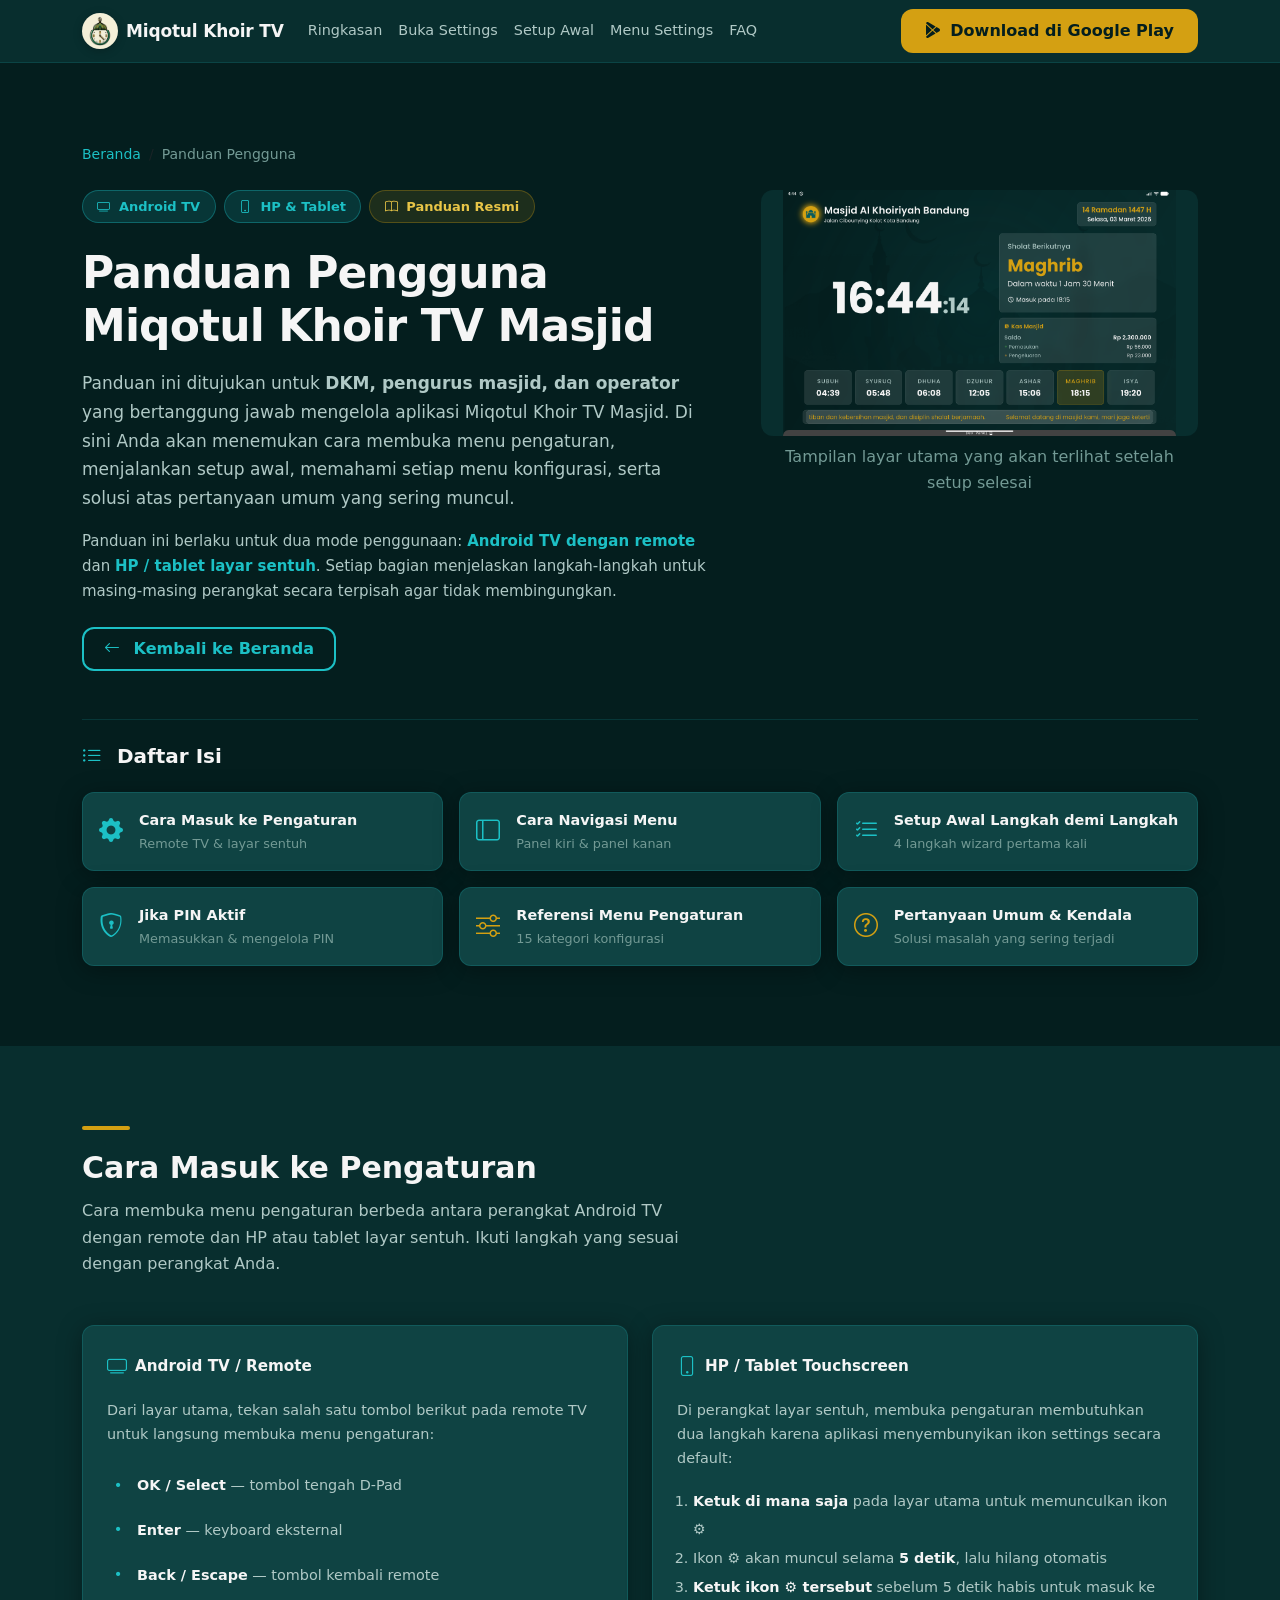
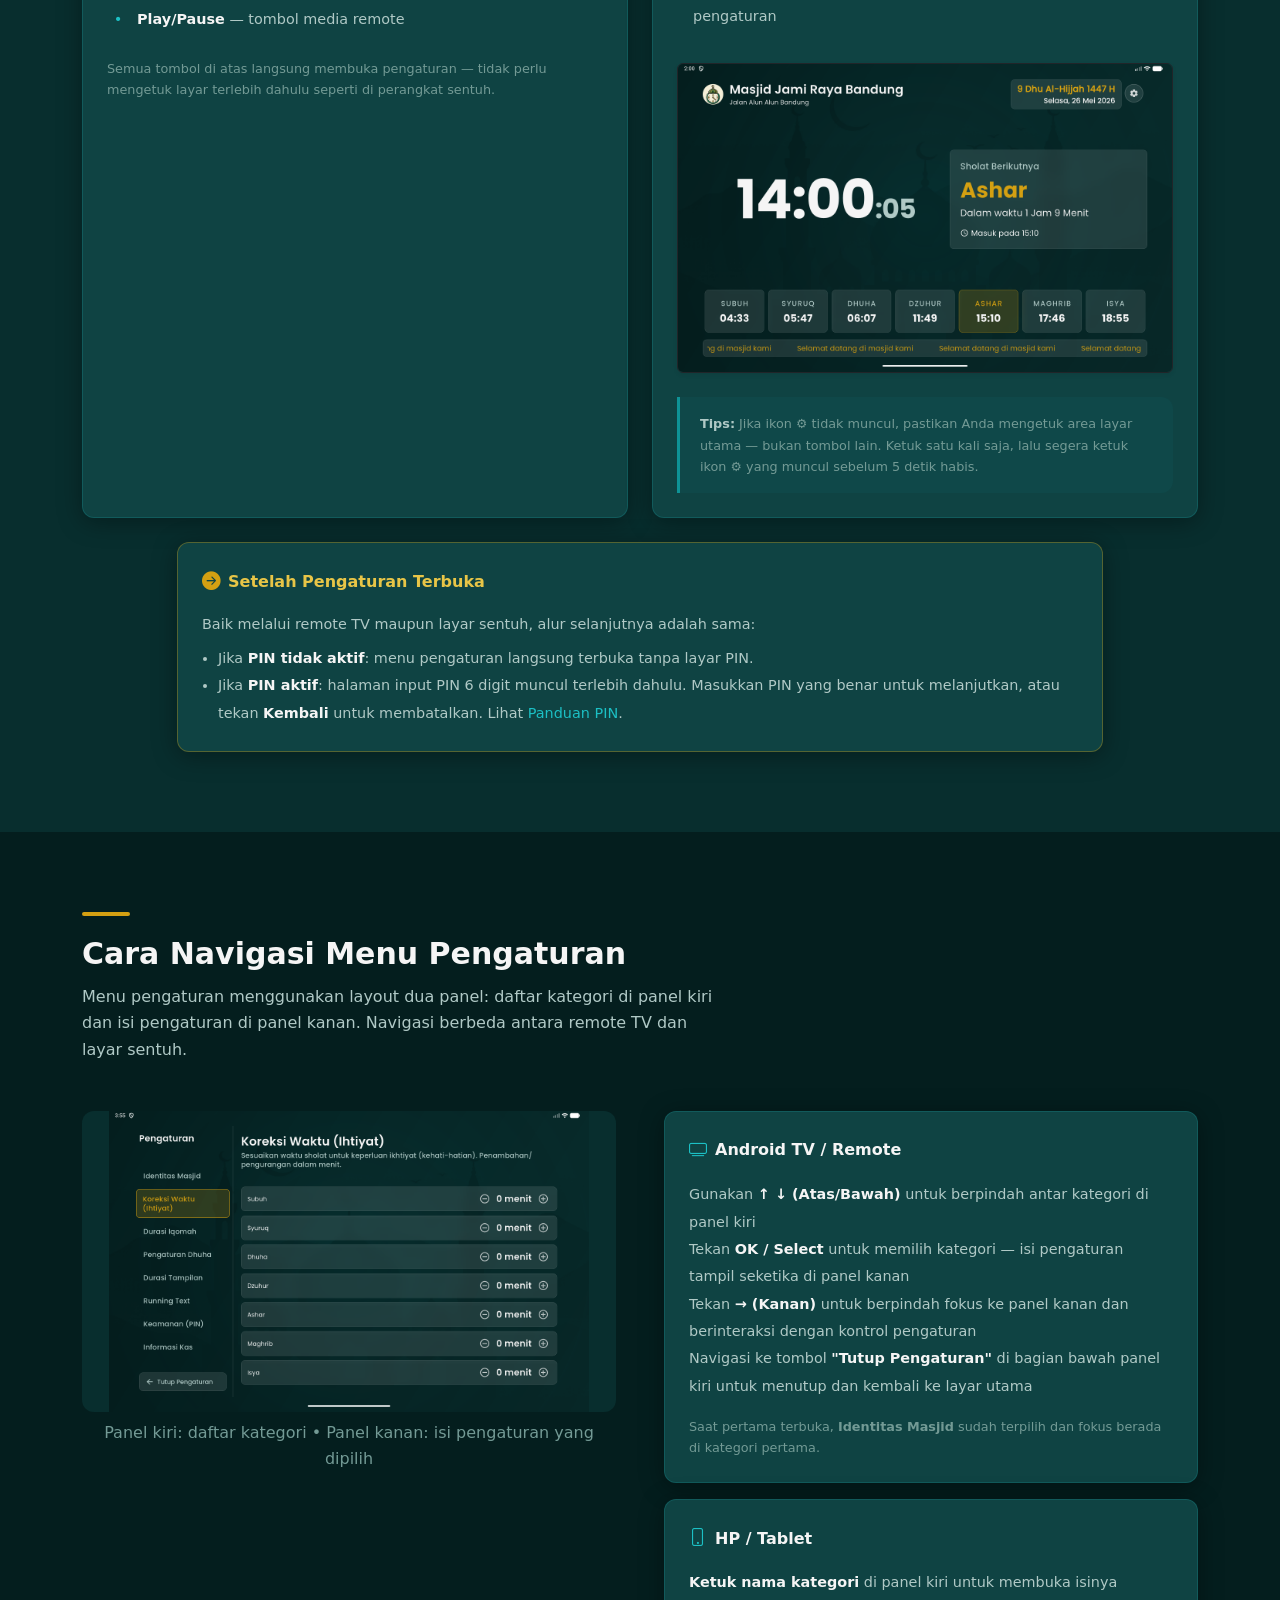
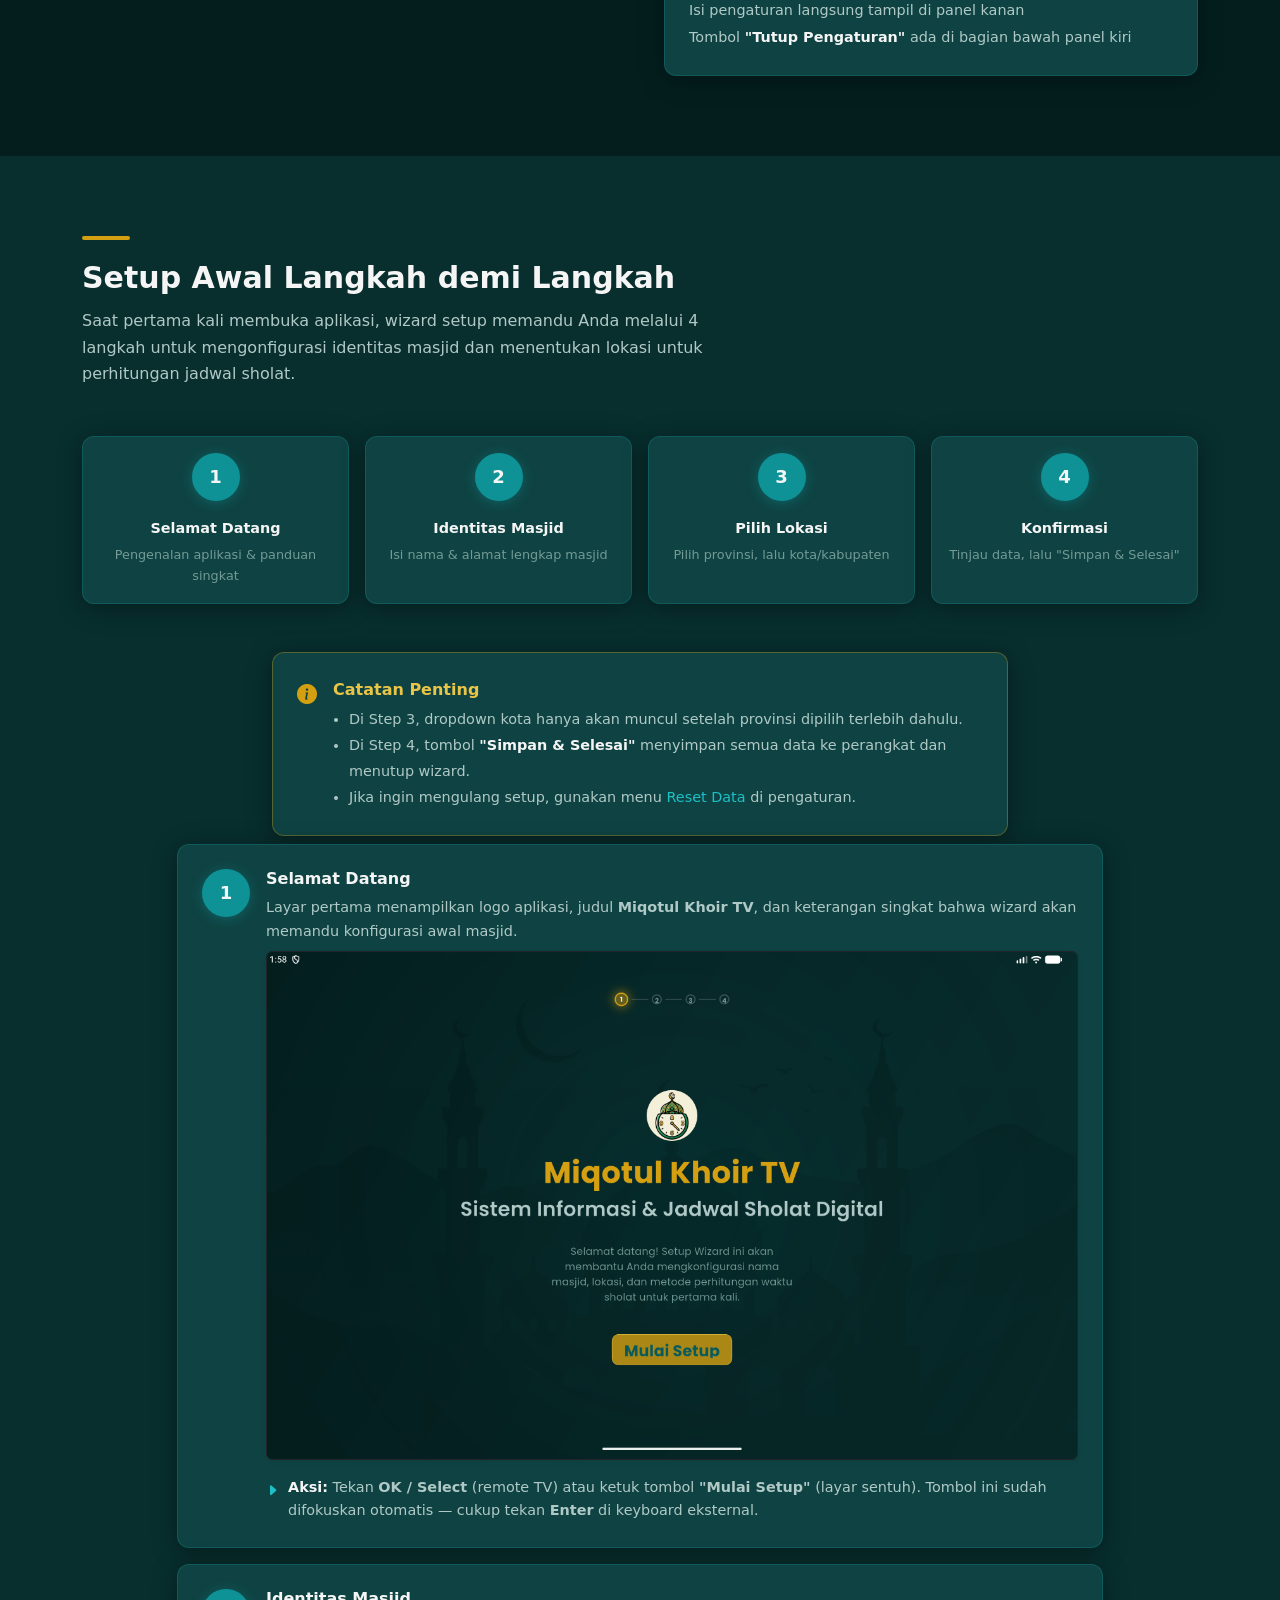
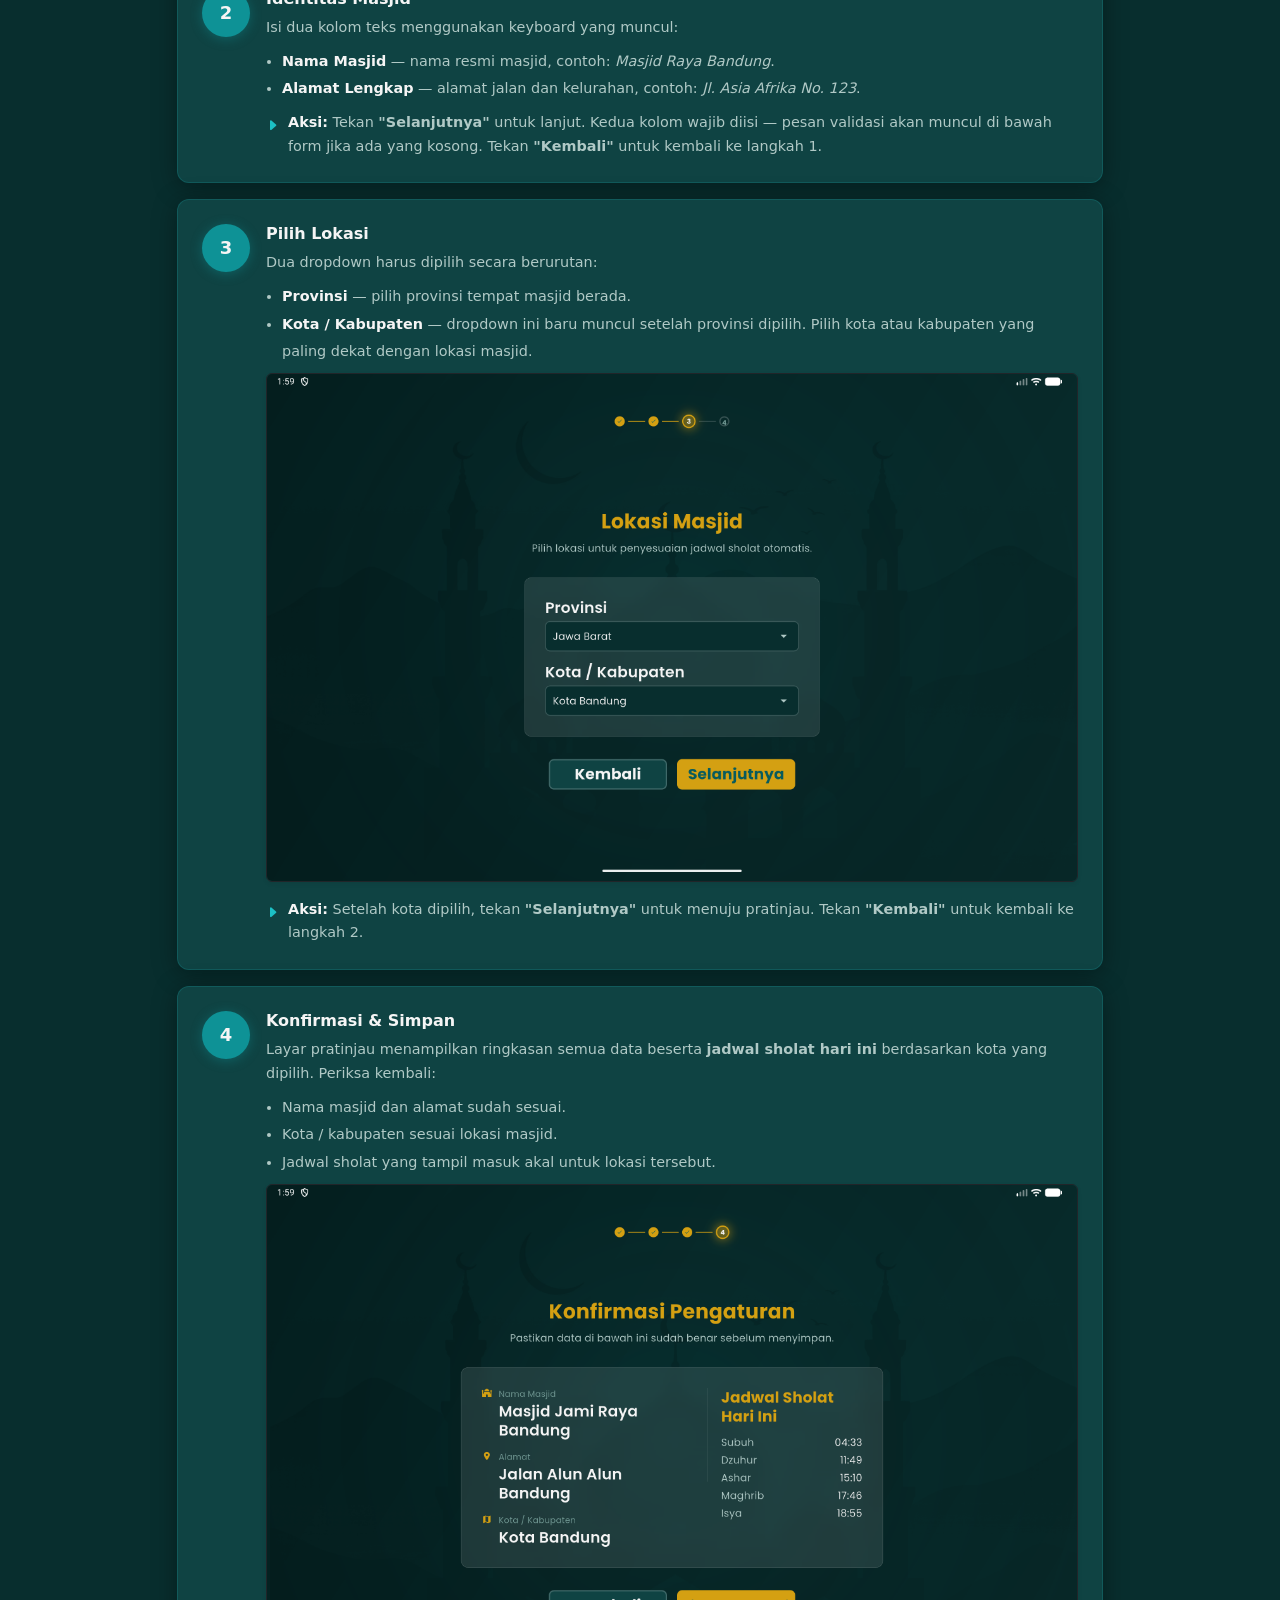
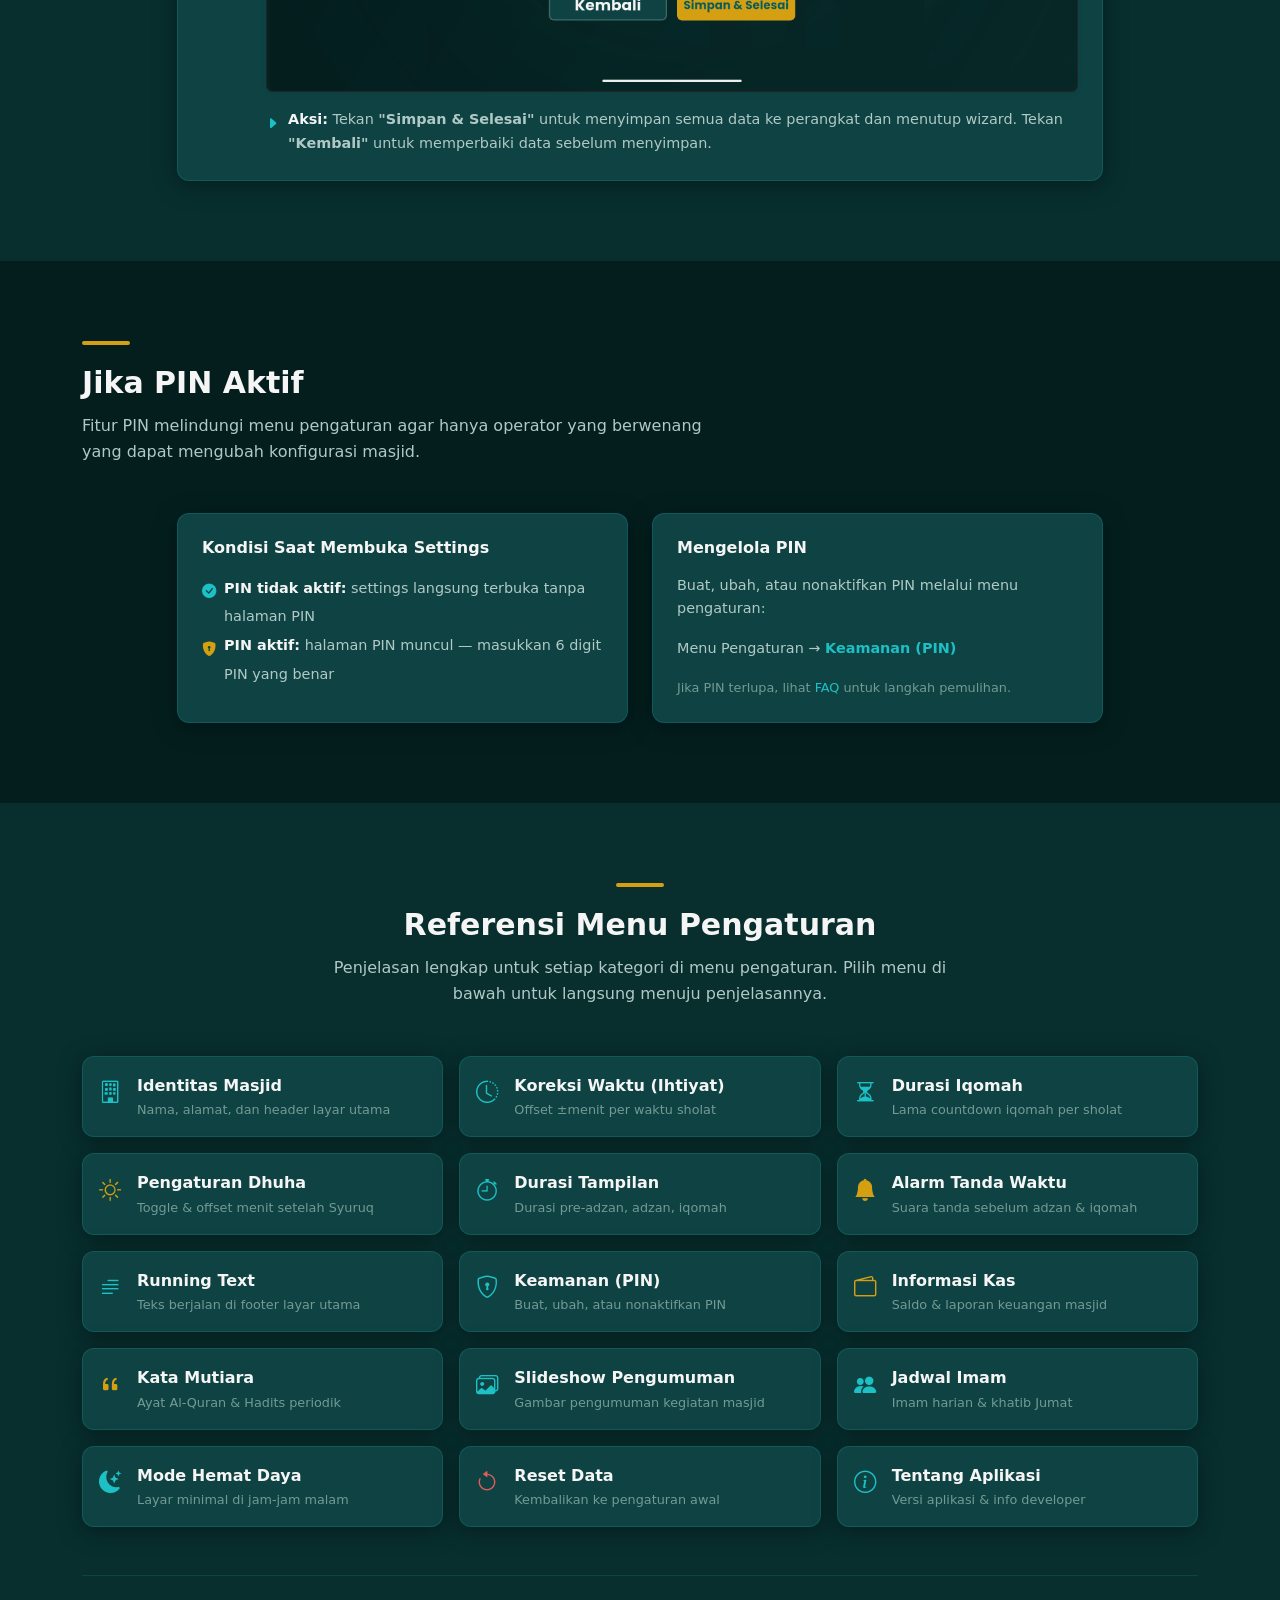
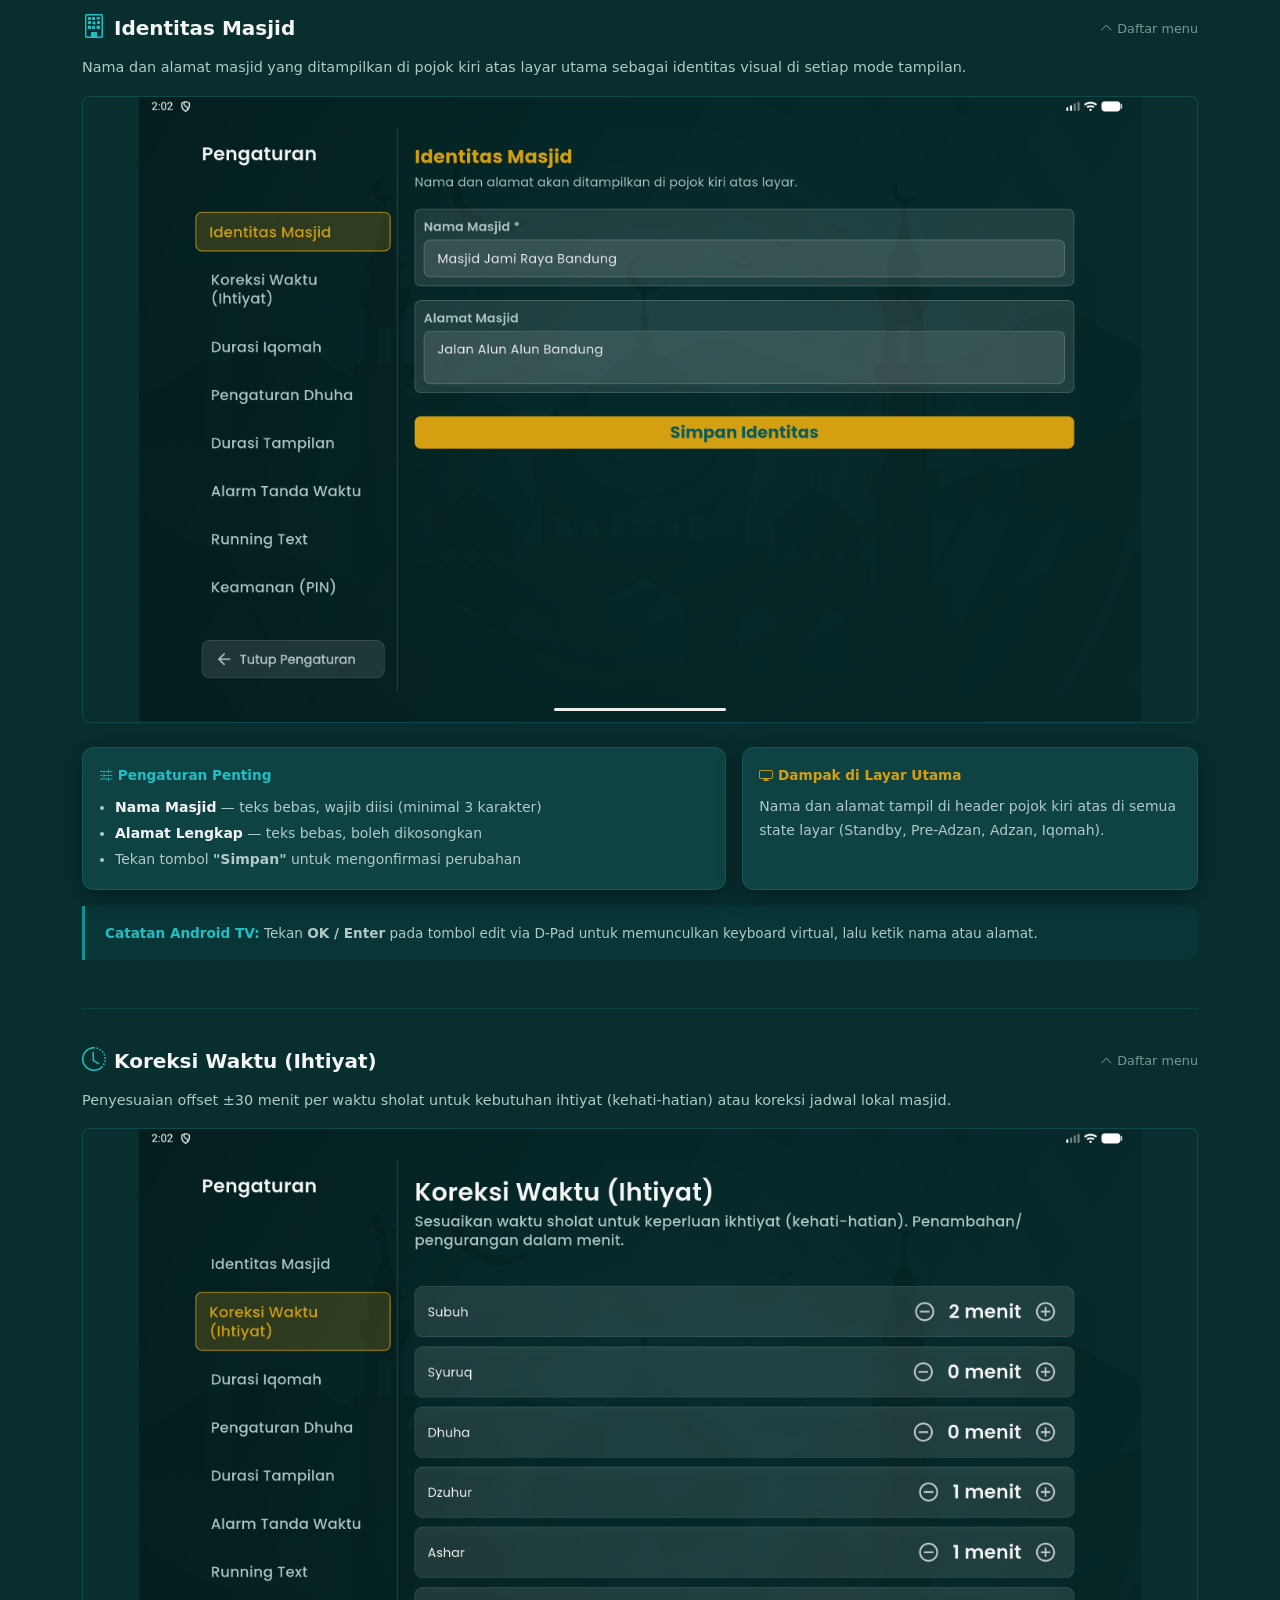
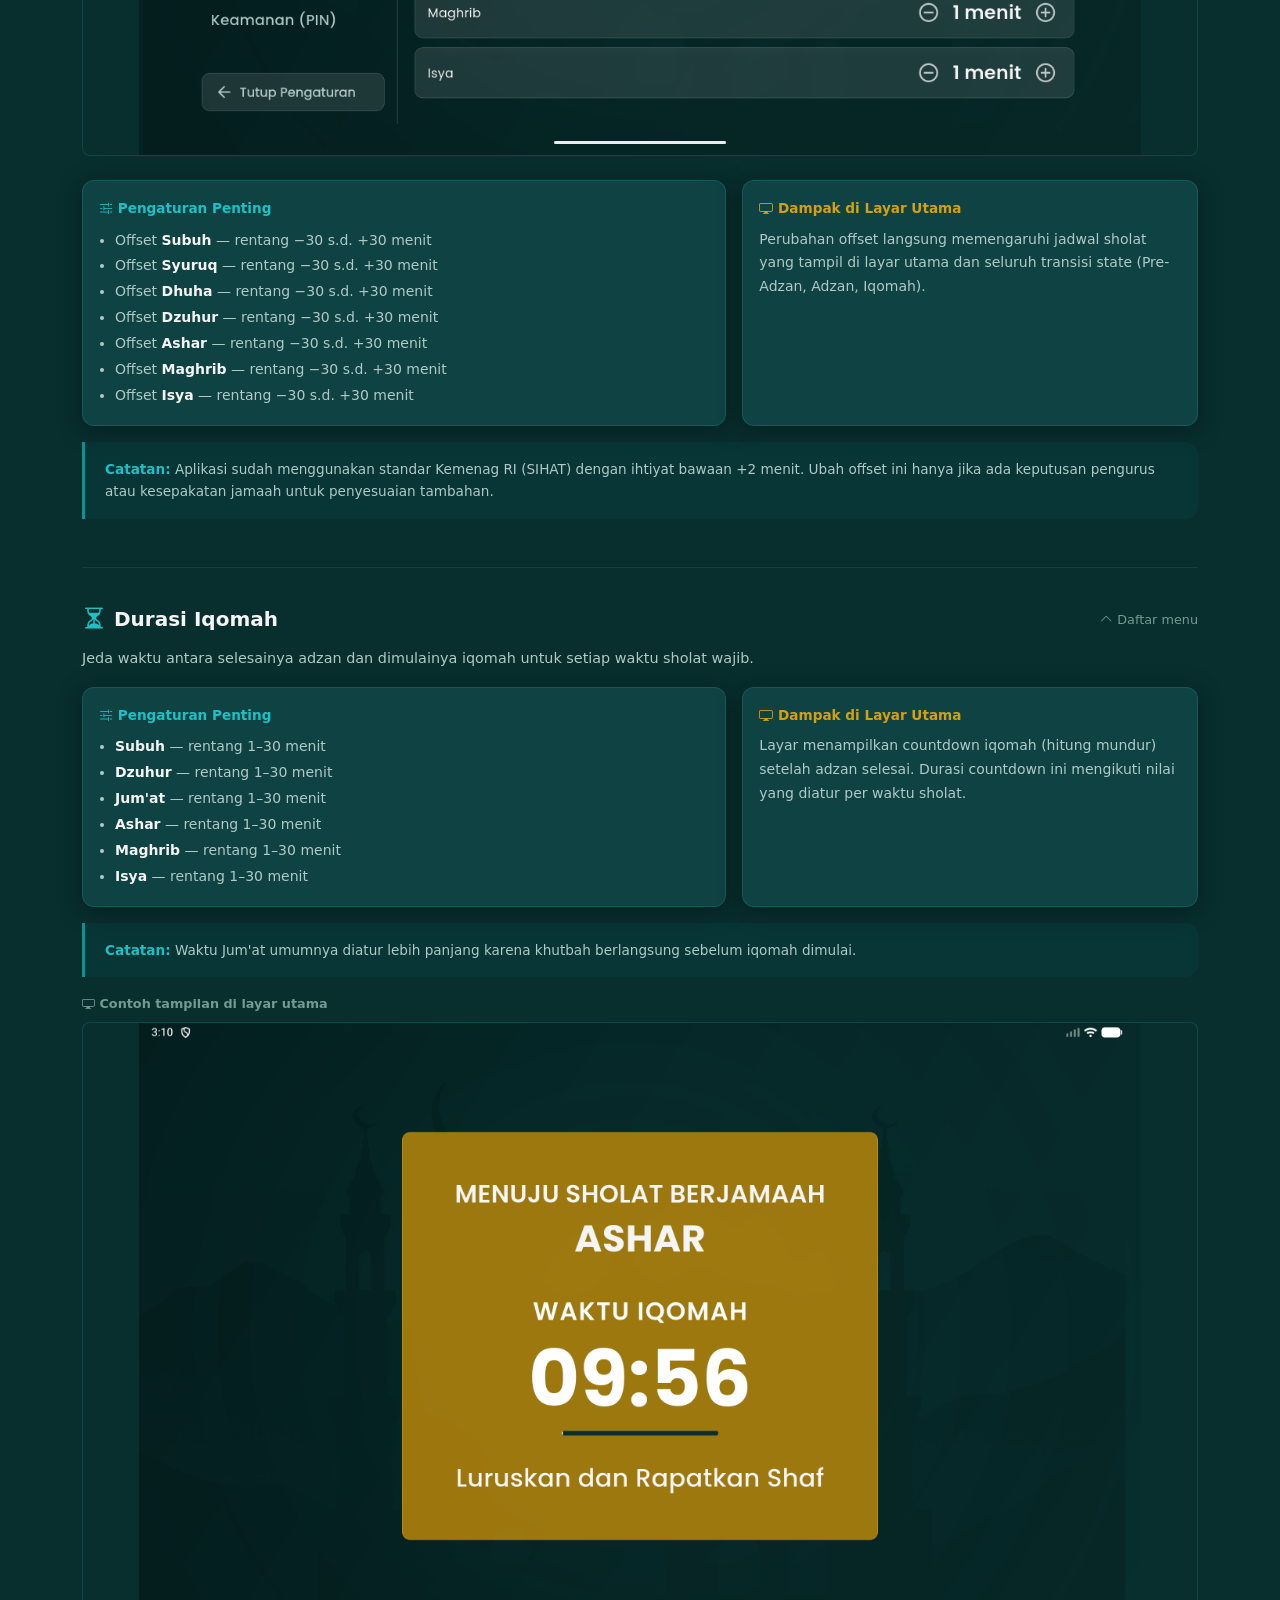
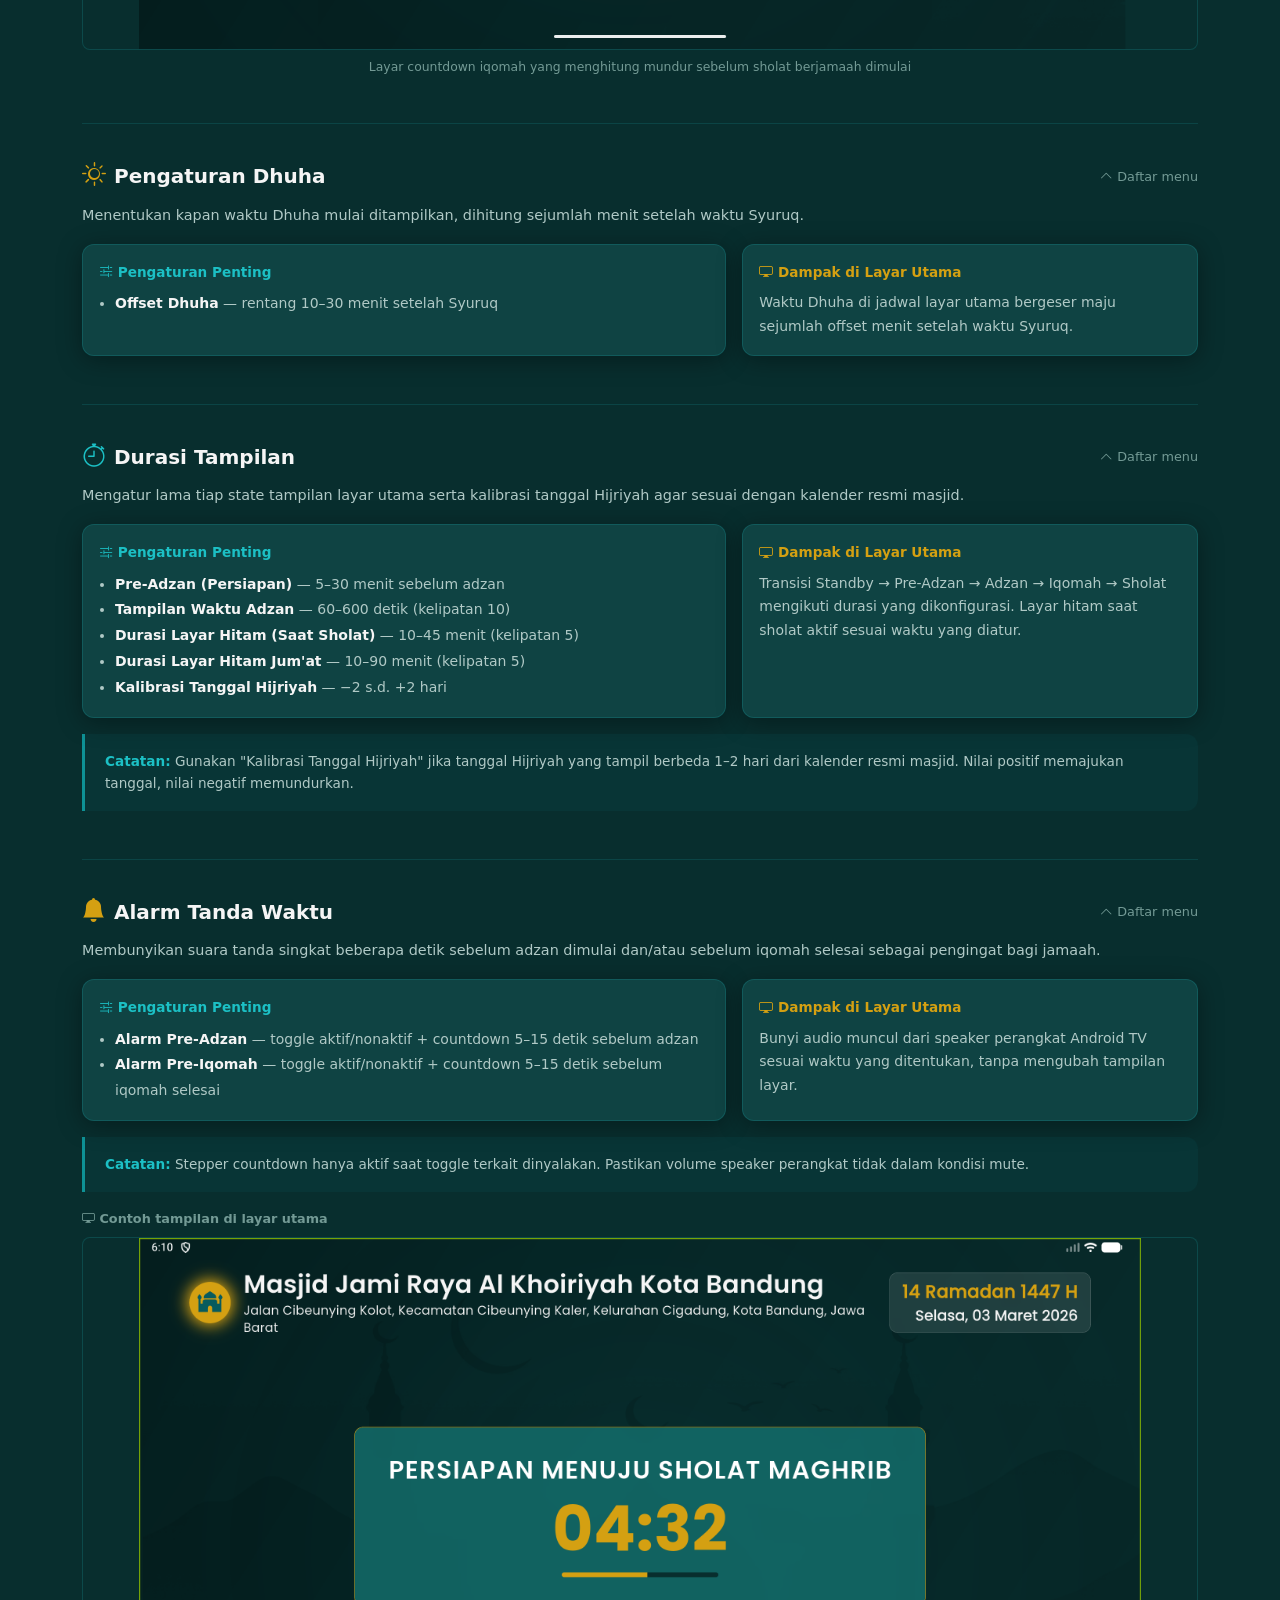
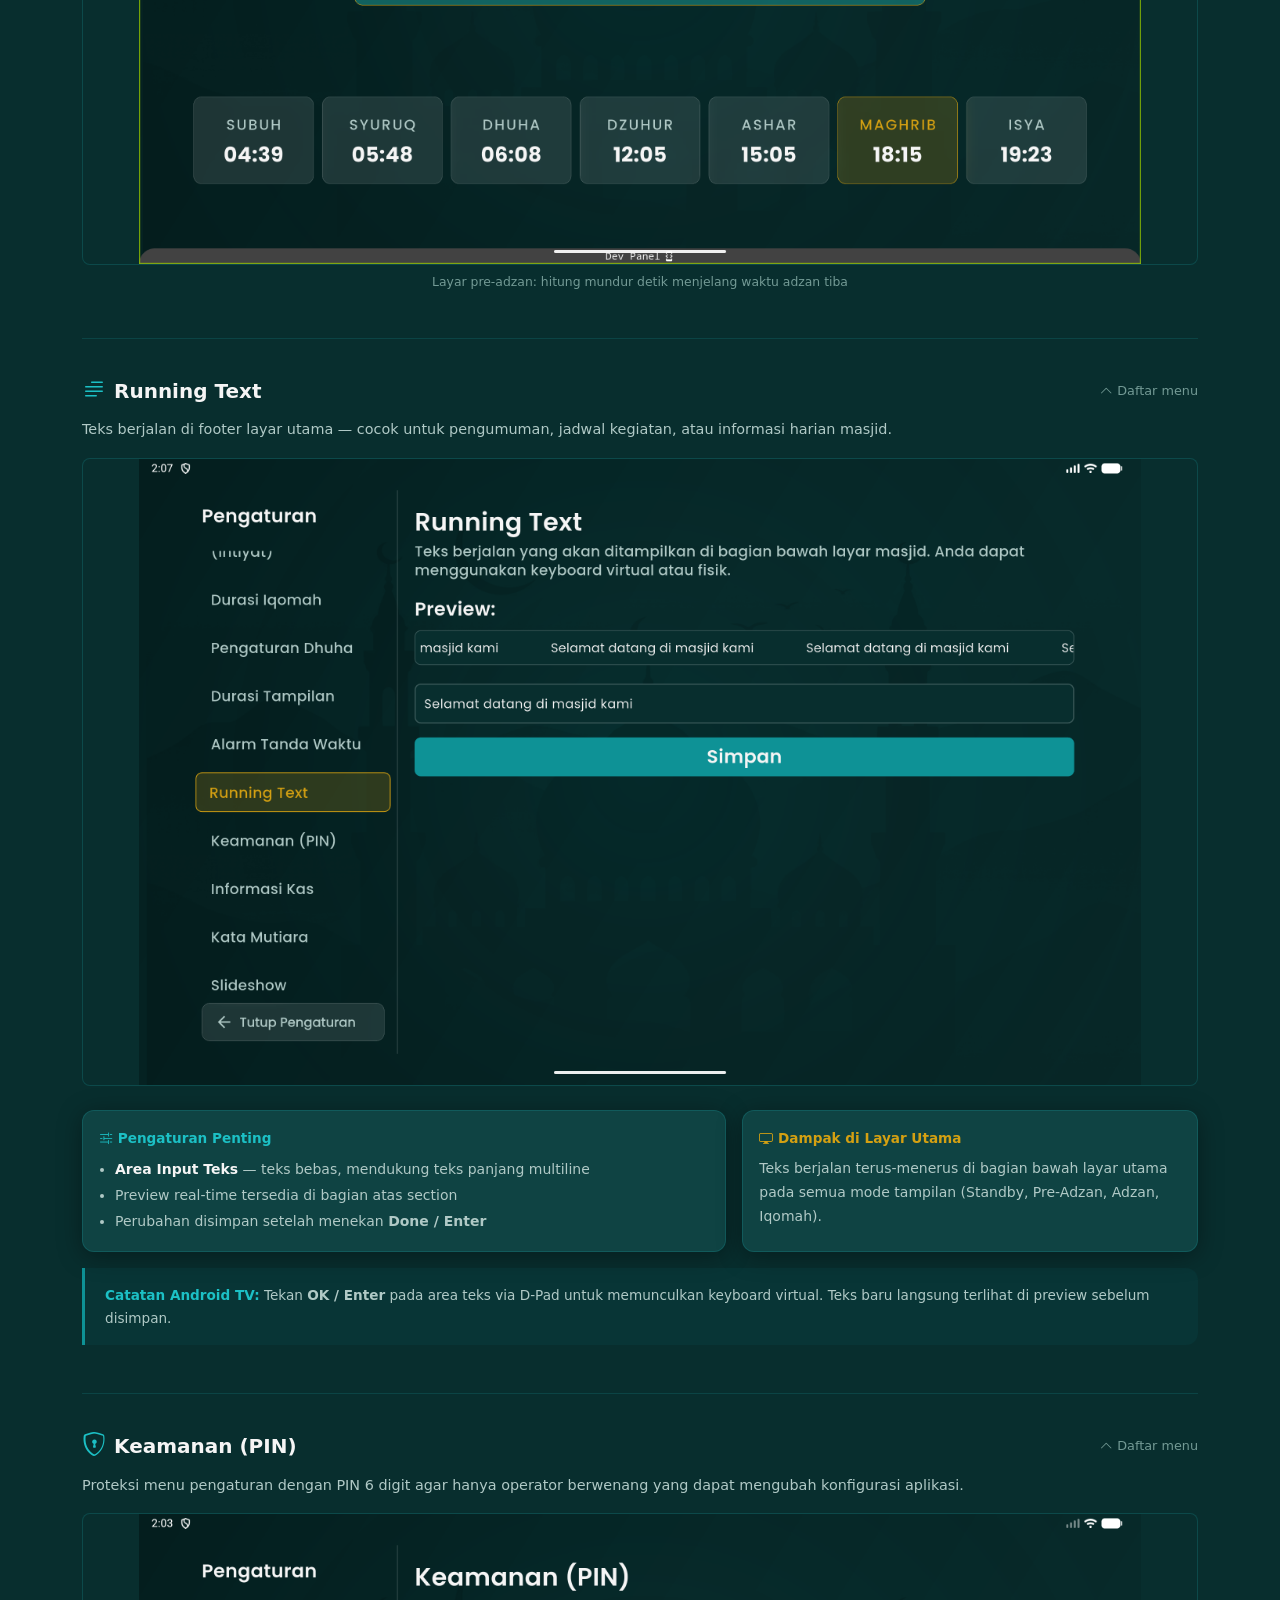
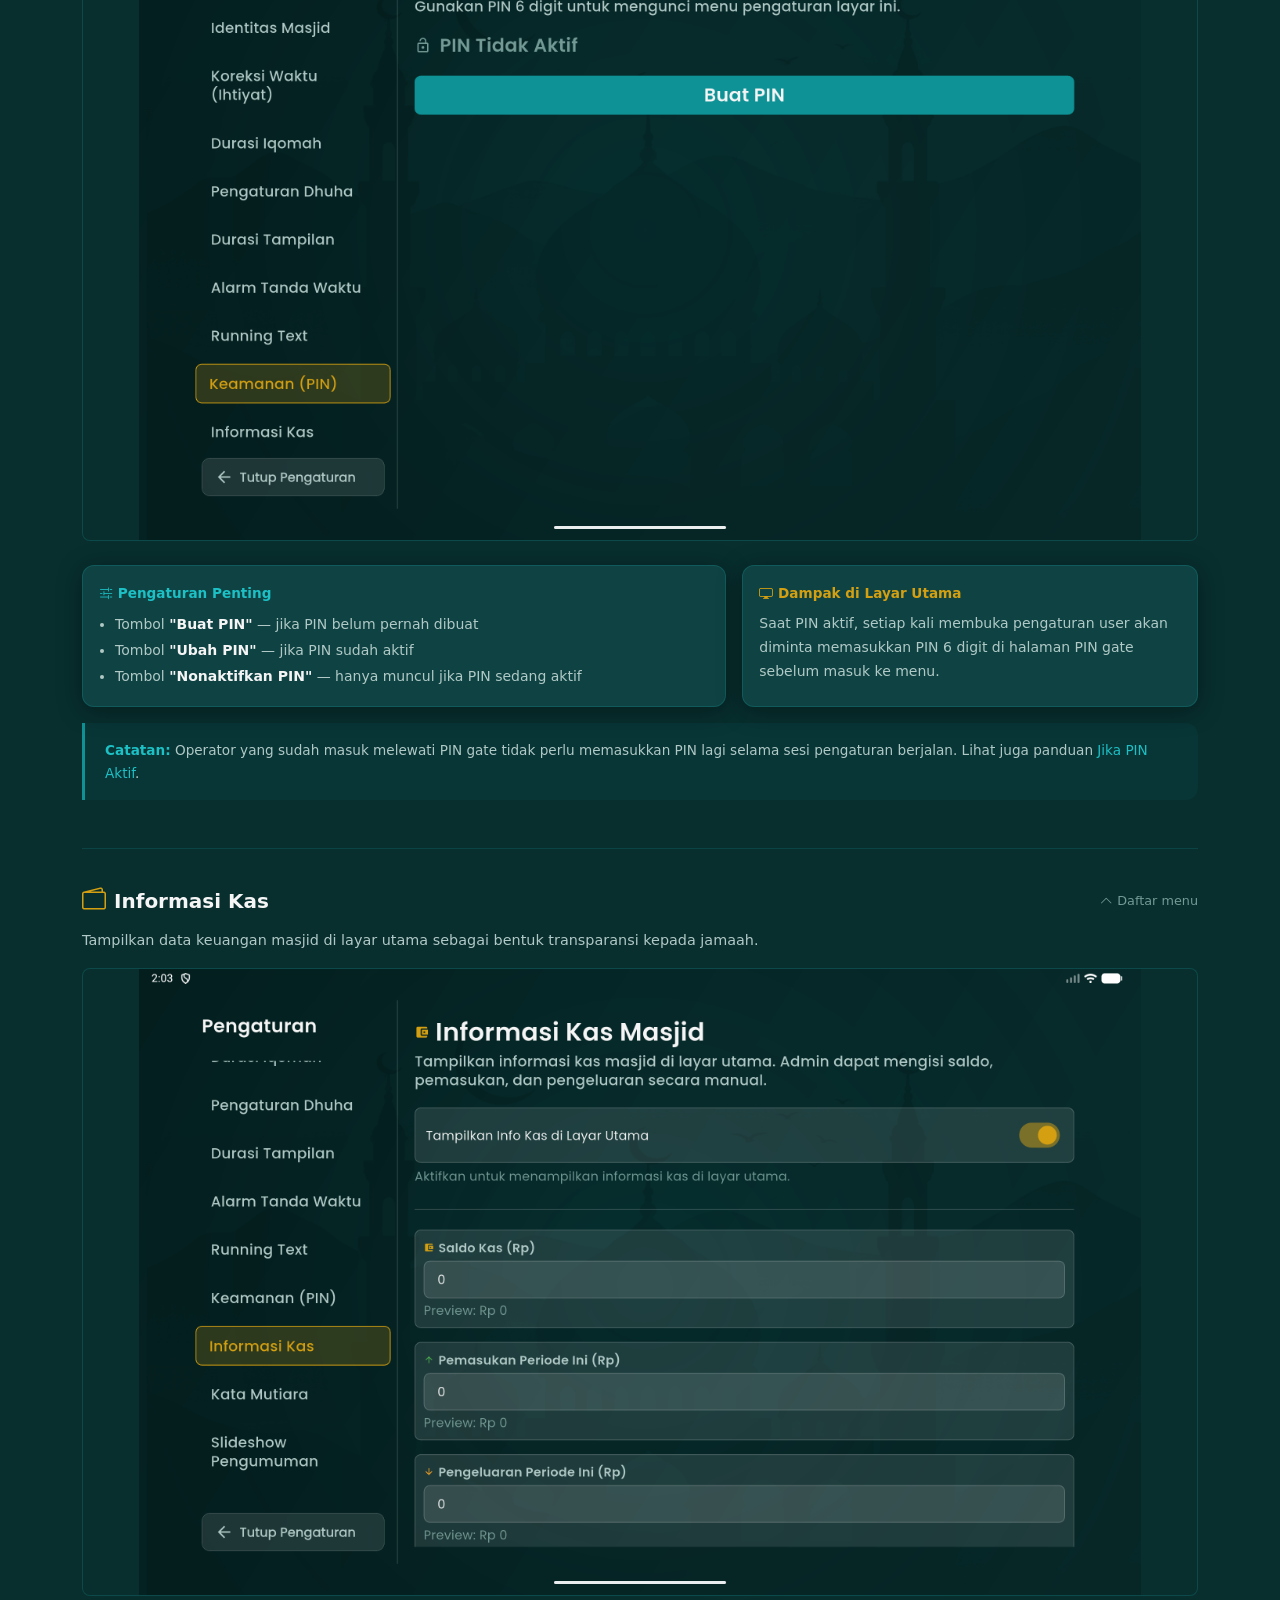
==== commit a03cb943: "feat: implement layout fixes and add new screenshots for user guide" ====
--- a/landingpage/panduan.html
+++ b/landingpage/panduan.html
@@ -613,6 +613,7 @@
                   sebelum 5 detik habis untuk masuk ke pengaturan
                 </li>
               </ol>
+              <img src="assets/img/screenshots/guide/home-settings-overlay.png" alt="Akses pengaturan via sentuhan layar" class="img-fluid rounded mt-3 mb-2 shadow-sm border border-dark" loading="lazy" />
               <div class="guide-callout mt-3">
                 <p class="mb-0 mkt-text-muted" style="font-size: 0.8rem">
                   <strong class="mkt-text-secondary">Tips:</strong>
@@ -956,6 +957,7 @@
                     <strong>Miqotul Khoir TV</strong>, dan keterangan singkat
                     bahwa wizard akan memandu konfigurasi awal masjid.
                   </p>
+                  <img src="assets/img/screenshots/guide/setup-welcome.png" alt="Setup Wizard Langkah 1" class="img-fluid rounded mb-3 shadow-sm border border-dark" loading="lazy" />
                   <div class="d-flex align-items-start gap-2">
                     <i
                       class="bi bi-caret-right-fill mkt-text-teal flex-shrink-0 mt-1"
@@ -1055,6 +1057,7 @@
                       masjid.
                     </li>
                   </ul>
+                  <img src="assets/img/screenshots/guide/setup-location.png" alt="Setup Wizard Langkah 3" class="img-fluid rounded mb-3 shadow-sm border border-dark" loading="lazy" />
                   <div class="d-flex align-items-start gap-2">
                     <i
                       class="bi bi-caret-right-fill mkt-text-teal flex-shrink-0 mt-1"
@@ -1103,6 +1106,7 @@
                       tersebut.
                     </li>
                   </ul>
+                  <img src="assets/img/screenshots/guide/setup-preview.png" alt="Setup Wizard Langkah 4" class="img-fluid rounded mb-3 shadow-sm border border-dark" loading="lazy" />
                   <div class="d-flex align-items-start gap-2">
                     <i
                       class="bi bi-caret-right-fill mkt-text-teal flex-shrink-0 mt-1"
@@ -1185,28 +1189,6 @@
                     halaman PIN muncul — masukkan 6 digit PIN yang benar
                   </span>
                 </li>
-                <li class="d-flex align-items-start gap-2">
-                  <i
-                    class="bi bi-x-circle-fill mt-1"
-                    style="color: #e05c5c; flex-shrink: 0"
-                    aria-hidden="true"
-                  ></i>
-                  <span class="mkt-text-secondary">
-                    <strong class="mkt-text-primary">PIN salah:</strong>
-                    muncul pesan error selama sebentar, lalu bisa coba lagi
-                  </span>
-                </li>
-                <li class="d-flex align-items-start gap-2">
-                  <i
-                    class="bi bi-arrow-left-circle mkt-text-teal mt-1"
-                    style="flex-shrink: 0"
-                    aria-hidden="true"
-                  ></i>
-                  <span class="mkt-text-secondary">
-                    Tombol <strong class="mkt-text-primary">Kembali</strong>
-                    membatalkan dan kembali ke layar utama
-                  </span>
-                </li>
               </ul>
             </div>
           </div>
@@ -1649,6 +1631,17 @@
             Nama dan alamat masjid yang ditampilkan di pojok kiri atas layar
             utama sebagai identitas visual di setiap mode tampilan.
           </p>
+          <figure class="guide-figure guide-figure-sm mt-3 mb-4">
+            <div class="screenshot-container">
+              <img
+                src="assets/img/screenshots/guide/settings-identity.png"
+                alt="Pengaturan Identitas Masjid"
+                loading="lazy"
+                width="1920"
+                height="1080"
+              />
+            </div>
+          </figure>
           <div class="row g-3">
             <div class="col-lg-7">
               <div class="card-mkt p-3 h-100">
@@ -1741,6 +1734,17 @@
             Penyesuaian offset ±30 menit per waktu sholat untuk kebutuhan
             ihtiyat (kehati-hatian) atau koreksi jadwal lokal masjid.
           </p>
+          <figure class="guide-figure guide-figure-sm mt-3 mb-4">
+            <div class="screenshot-container">
+              <img
+                src="assets/img/screenshots/guide/settings-ihtiyat.png"
+                alt="Pengaturan Koreksi Waktu (Ihtiyat)"
+                loading="lazy"
+                width="1920"
+                height="1080"
+              />
+            </div>
+          </figure>
           <div class="row g-3">
             <div class="col-lg-7">
               <div class="card-mkt p-3 h-100">
@@ -2262,6 +2266,17 @@
             Teks berjalan di footer layar utama — cocok untuk pengumuman, jadwal
             kegiatan, atau informasi harian masjid.
           </p>
+          <figure class="guide-figure guide-figure-sm mt-3 mb-4">
+            <div class="screenshot-container">
+              <img
+                src="assets/img/screenshots/guide/settings-running-text.png"
+                alt="Pengaturan Running Text"
+                loading="lazy"
+                width="1920"
+                height="1080"
+              />
+            </div>
+          </figure>
           <div class="row g-3">
             <div class="col-lg-7">
               <div class="card-mkt p-3 h-100">
@@ -2349,6 +2364,17 @@
             Proteksi menu pengaturan dengan PIN 6 digit agar hanya operator
             berwenang yang dapat mengubah konfigurasi aplikasi.
           </p>
+          <figure class="guide-figure guide-figure-sm mt-3 mb-4">
+            <div class="screenshot-container">
+              <img
+                src="assets/img/screenshots/guide/settings-security.png"
+                alt="Pengaturan Keamanan (PIN)"
+                loading="lazy"
+                width="1920"
+                height="1080"
+              />
+            </div>
+          </figure>
           <div class="row g-3">
             <div class="col-lg-7">
               <div class="card-mkt p-3 h-100">
@@ -2444,6 +2470,17 @@
             Tampilkan data keuangan masjid di layar utama sebagai bentuk
             transparansi kepada jamaah.
           </p>
+          <figure class="guide-figure guide-figure-sm mt-3 mb-4">
+            <div class="screenshot-container">
+              <img
+                src="assets/img/screenshots/guide/settings-treasury.png"
+                alt="Pengaturan Informasi Kas"
+                loading="lazy"
+                width="1920"
+                height="1080"
+              />
+            </div>
+          </figure>
           <div class="row g-3">
             <div class="col-lg-7">
               <div class="card-mkt p-3 h-100">
@@ -2544,6 +2581,17 @@
             Tampilkan ayat Al-Quran atau hadits pilihan secara periodik di layar
             utama sebagai pengingat spiritual bagi jamaah.
           </p>
+          <figure class="guide-figure guide-figure-sm mt-3 mb-4">
+            <div class="screenshot-container">
+              <img
+                src="assets/img/screenshots/guide/settings-wisdom-quote.png"
+                alt="Pengaturan Kata Mutiara"
+                loading="lazy"
+                width="1920"
+                height="1080"
+              />
+            </div>
+          </figure>
           <div class="row g-3">
             <div class="col-lg-7">
               <div class="card-mkt p-3 h-100">
@@ -2670,6 +2718,17 @@
             utama. Mendukung hingga 3 slot gambar yang dapat dikelola secara
             independen.
           </p>
+          <figure class="guide-figure guide-figure-sm mt-3 mb-4">
+            <div class="screenshot-container">
+              <img
+                src="assets/img/screenshots/guide/settings-slideshow.png"
+                alt="Pengaturan Slideshow Pengumuman"
+                loading="lazy"
+                width="1920"
+                height="1080"
+              />
+            </div>
+          </figure>
           <div class="row g-3">
             <div class="col-lg-7">
               <div class="card-mkt p-3 h-100">
@@ -2793,6 +2852,17 @@
             layar utama agar jamaah mengetahui siapa imam pada setiap waktu
             sholat.
           </p>
+          <figure class="guide-figure guide-figure-sm mt-3 mb-4">
+            <div class="screenshot-container">
+              <img
+                src="assets/img/screenshots/guide/settings-imam-schedule.png"
+                alt="Pengaturan Jadwal Imam"
+                loading="lazy"
+                width="1920"
+                height="1080"
+              />
+            </div>
+          </figure>
           <div class="row g-3">
             <div class="col-lg-7">
               <div class="card-mkt p-3 h-100">
@@ -2928,6 +2998,17 @@
             Alihkan layar ke tampilan minimal (jam digital + jadwal Subuh) pada
             jam-jam malam untuk menghemat daya dan mencegah burn-in layar.
           </p>
+          <figure class="guide-figure guide-figure-sm mt-3 mb-4">
+            <div class="screenshot-container">
+              <img
+                src="assets/img/screenshots/guide/settings-midnight-mode.png"
+                alt="Pengaturan Mode Hemat Daya"
+                loading="lazy"
+                width="1920"
+                height="1080"
+              />
+            </div>
+          </figure>
           <div class="row g-3">
             <div class="col-lg-7">
               <div class="card-mkt p-3 h-100">
@@ -3027,6 +3108,17 @@
             pabrik. Gunakan jika ingin mengkonfigurasi ulang dari awal atau
             pindah ke masjid lain.
           </p>
+          <figure class="guide-figure guide-figure-sm mt-3 mb-4">
+            <div class="screenshot-container">
+              <img
+                src="assets/img/screenshots/guide/settings-reset-data.png"
+                alt="Pengaturan Reset Data"
+                loading="lazy"
+                width="1920"
+                height="1080"
+              />
+            </div>
+          </figure>
           <div class="row g-3">
             <div class="col-lg-7">
               <div class="card-mkt p-3 h-100">
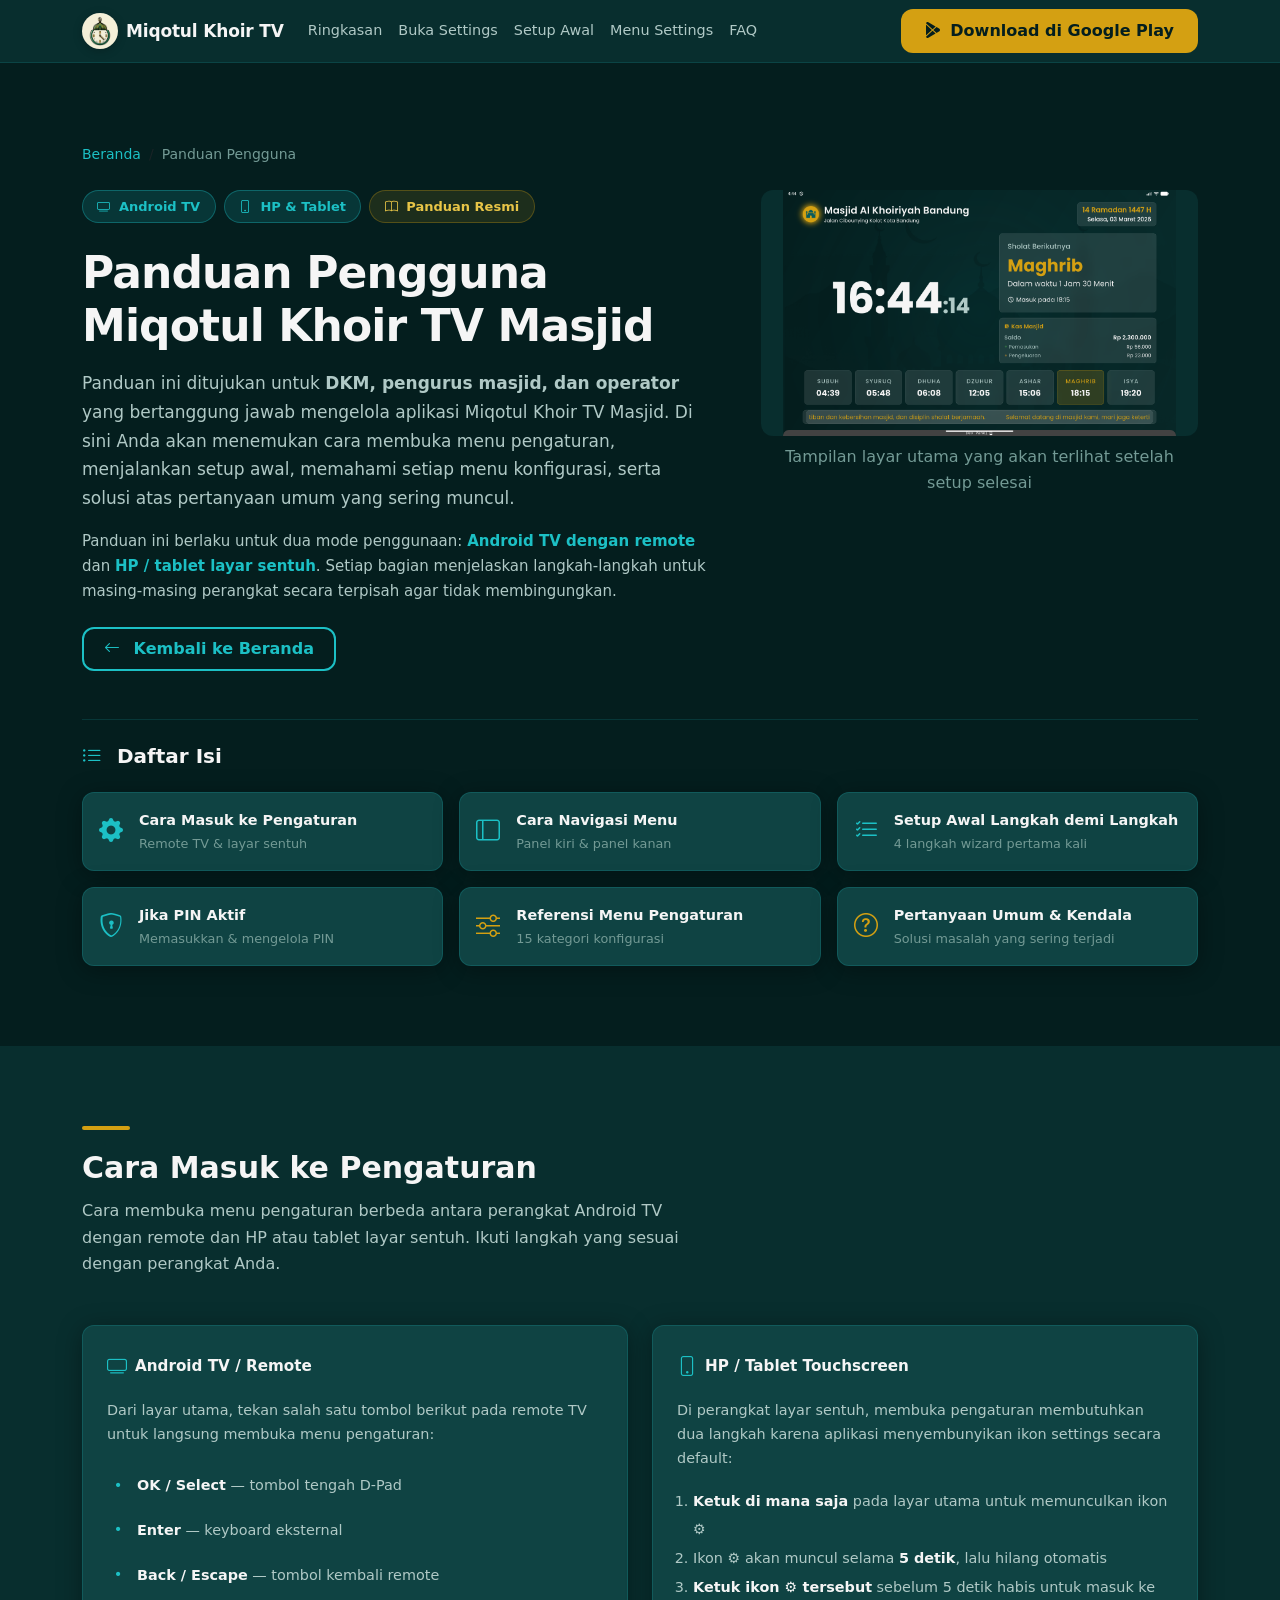
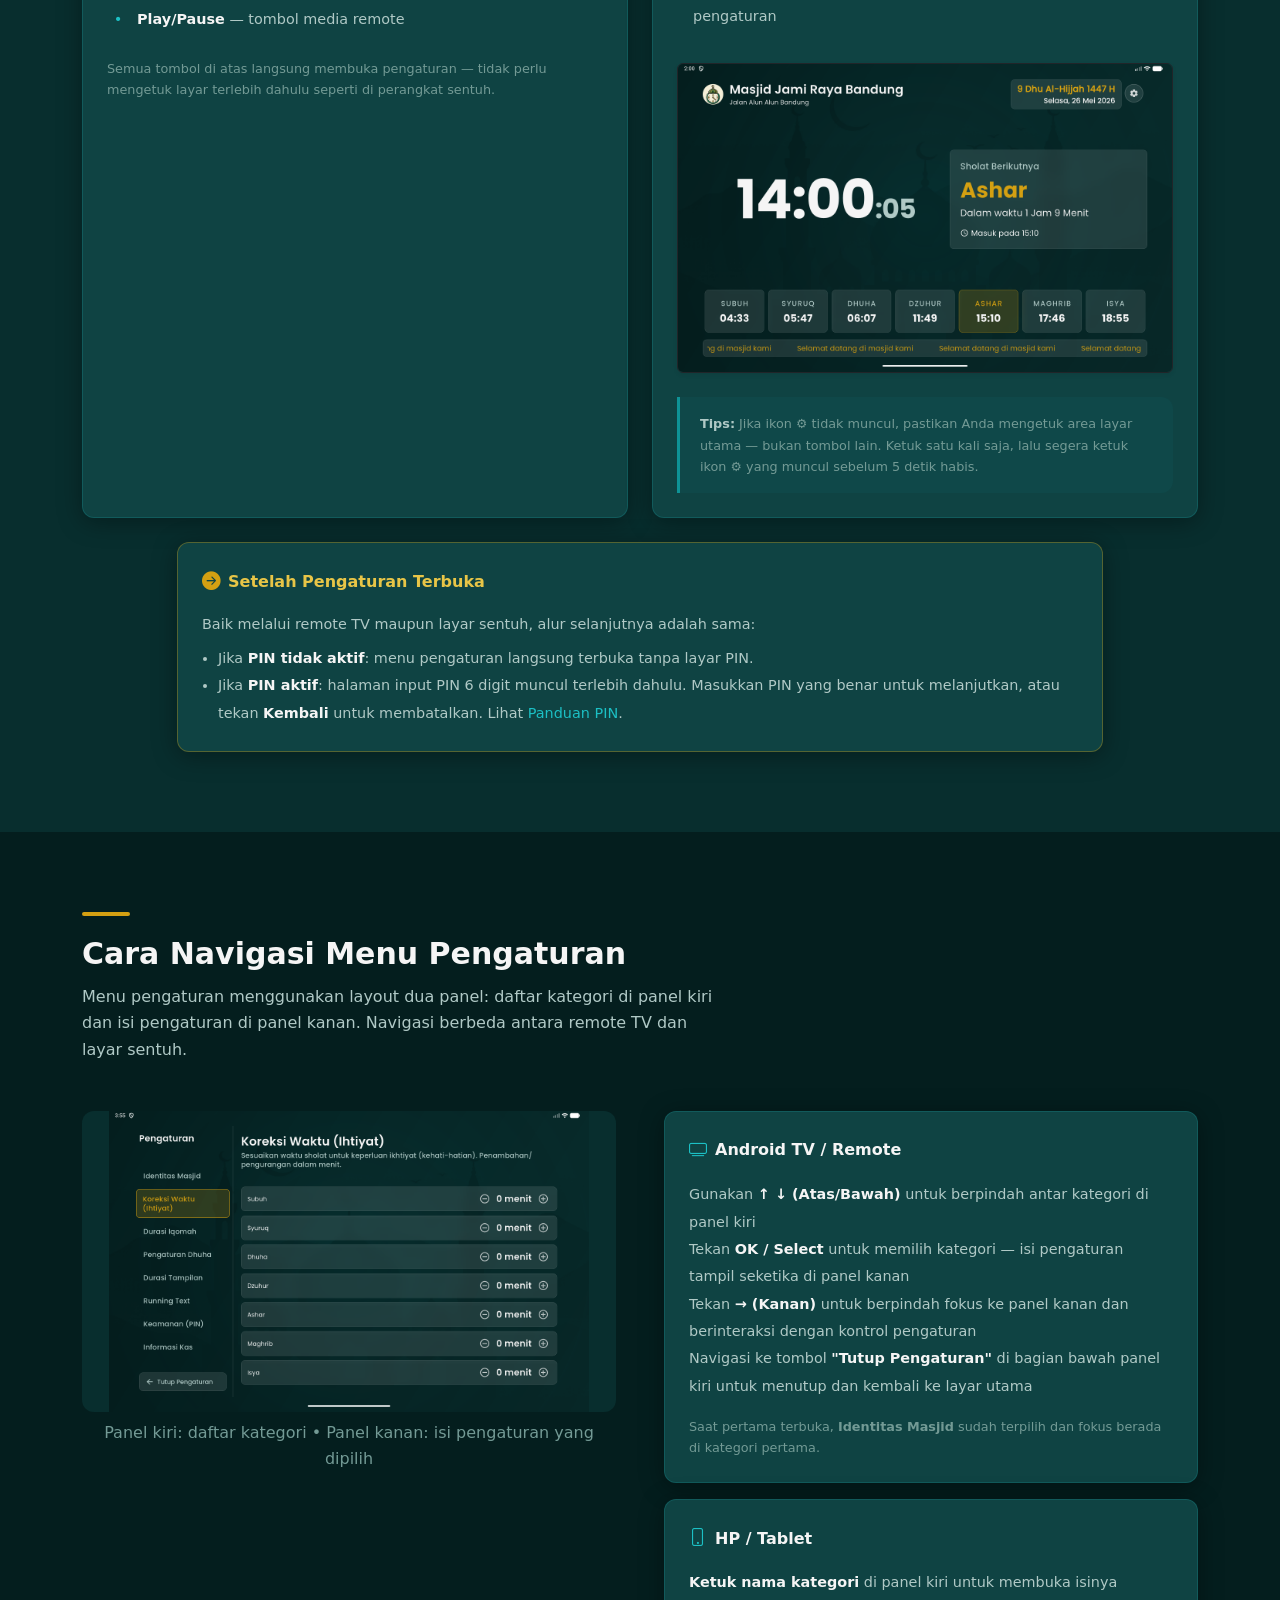
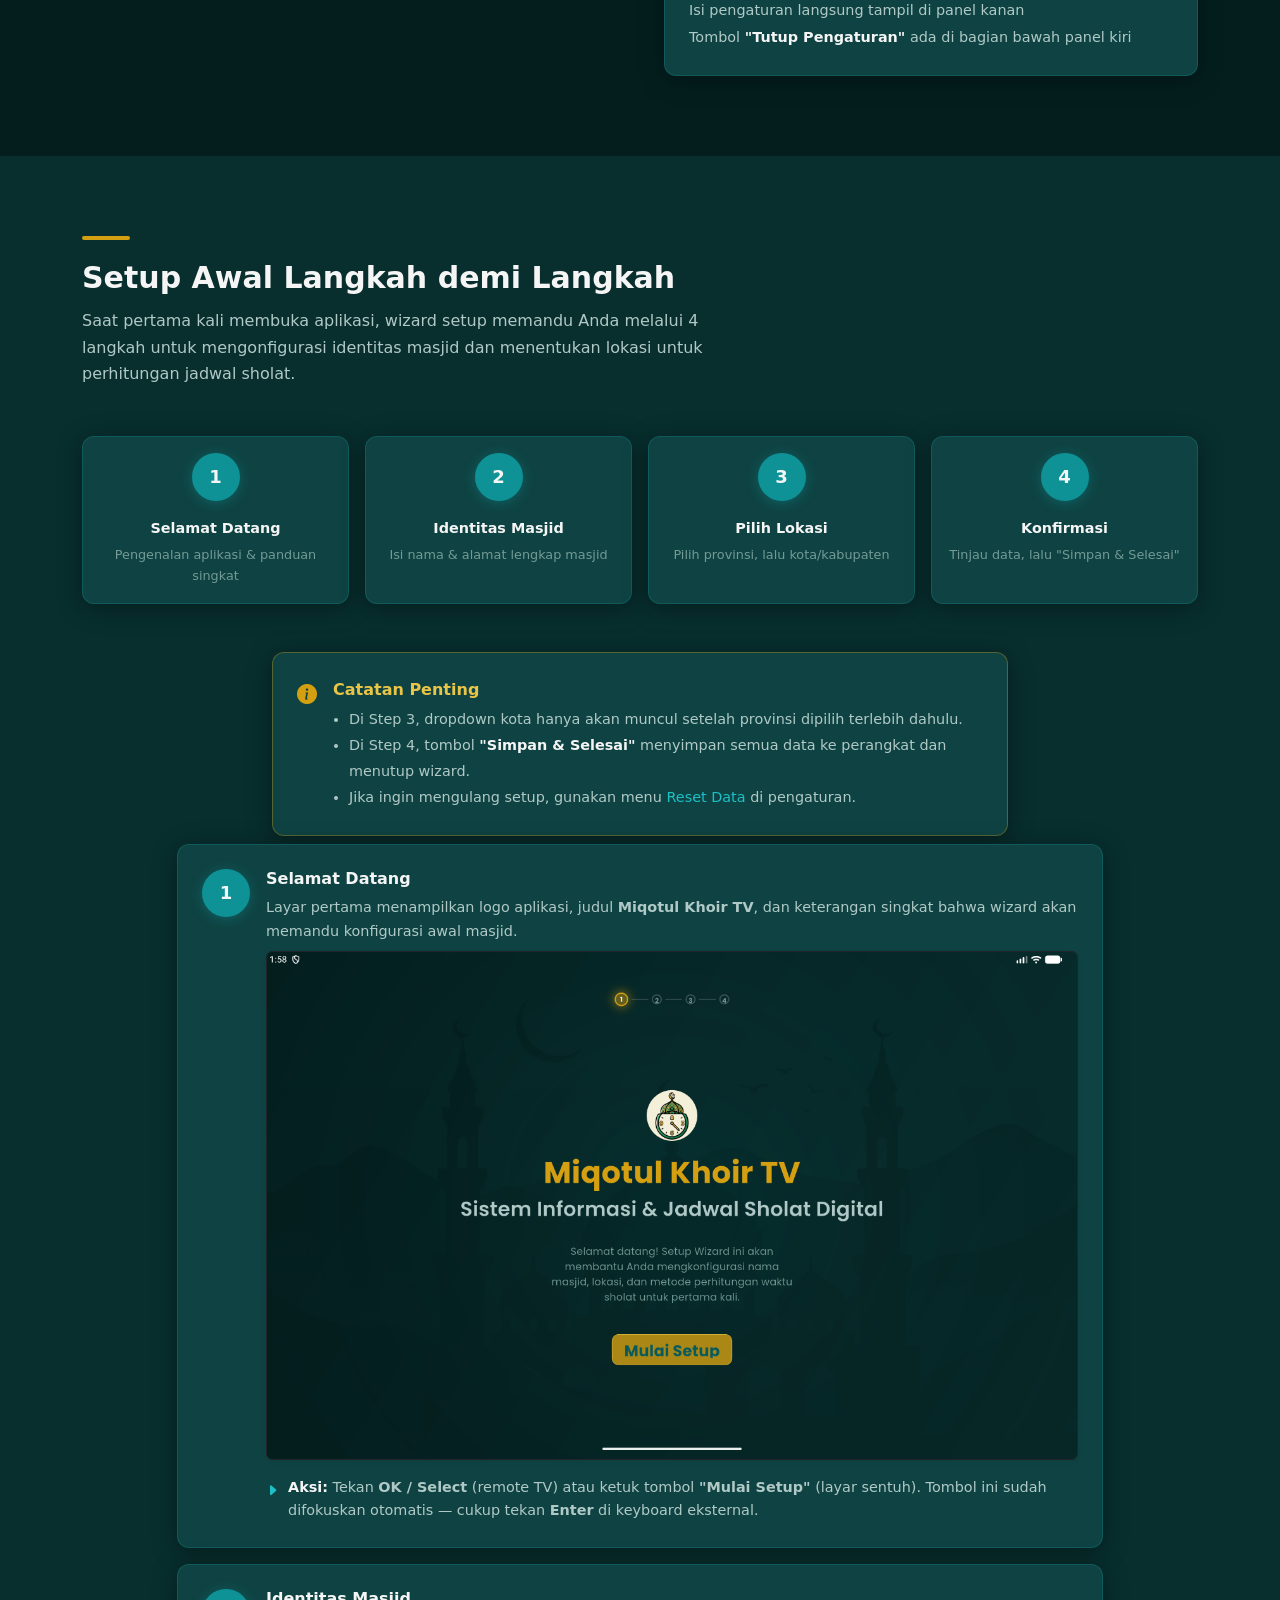
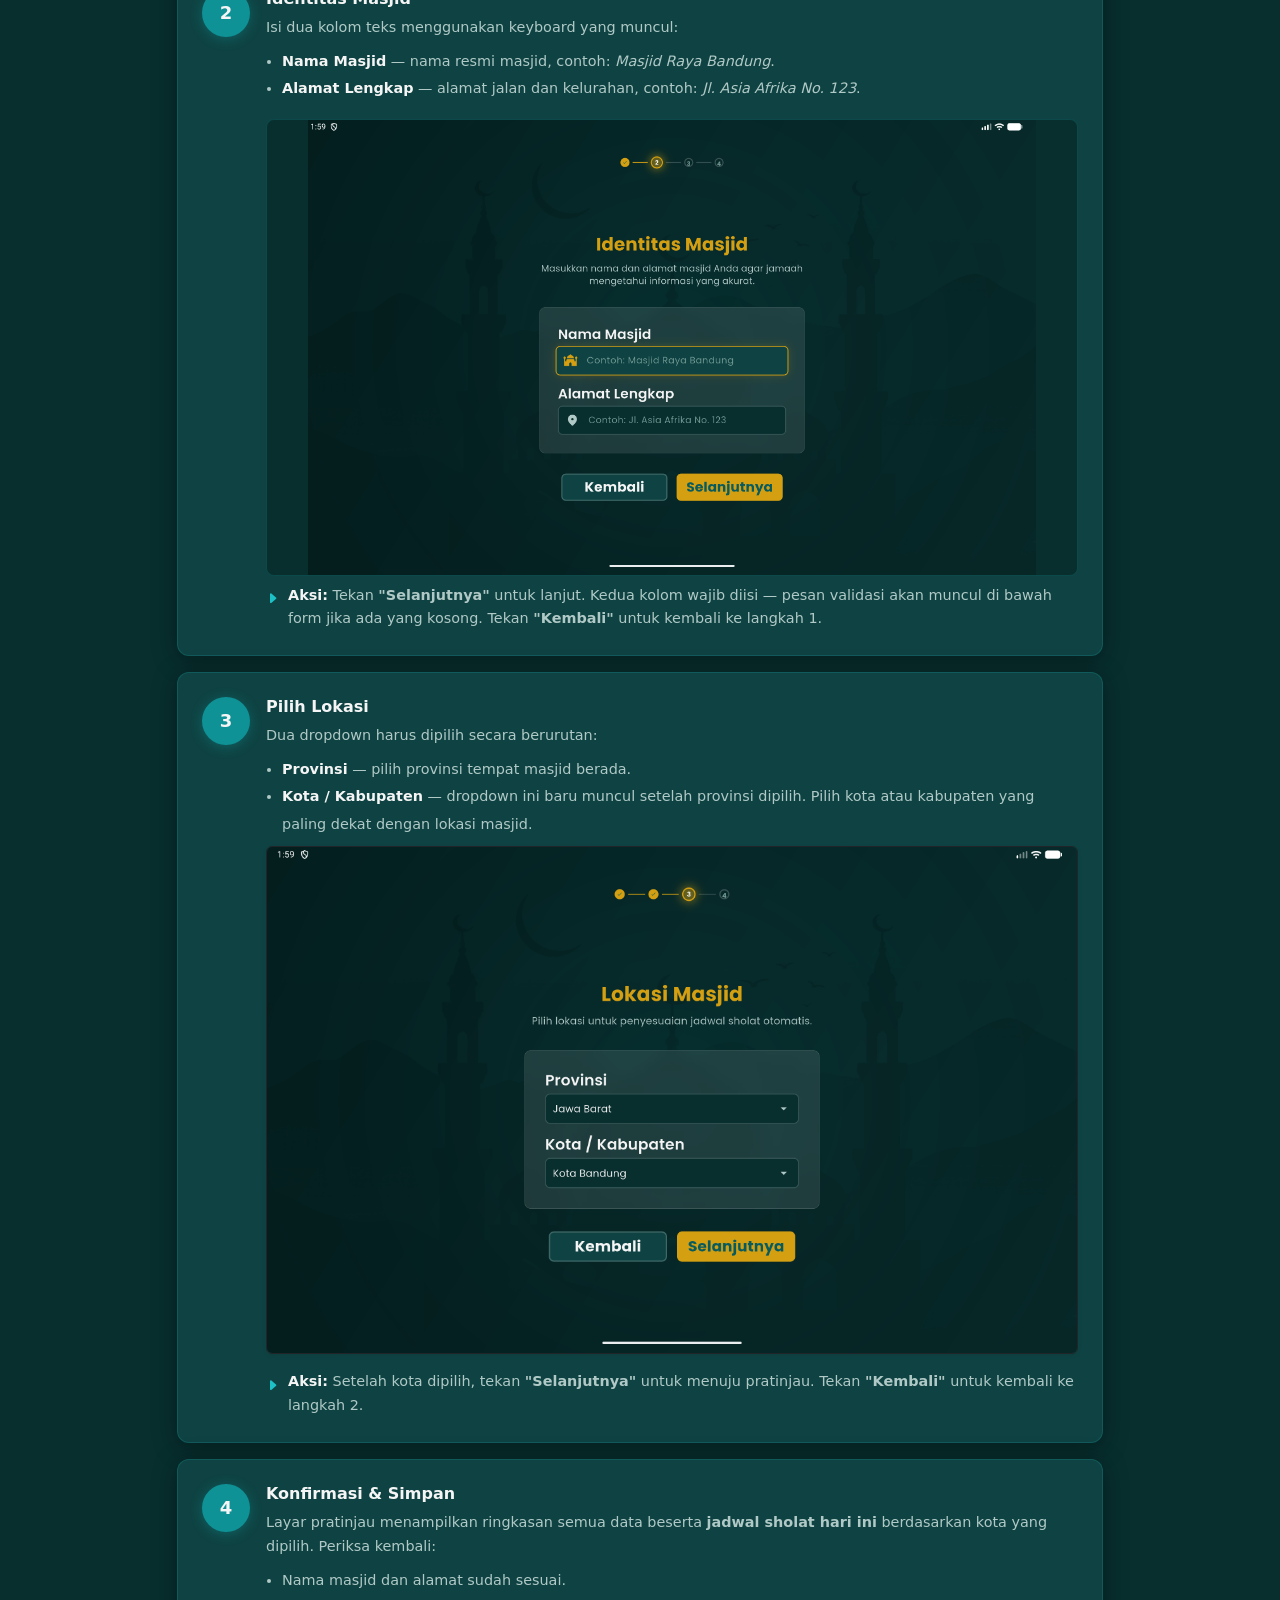
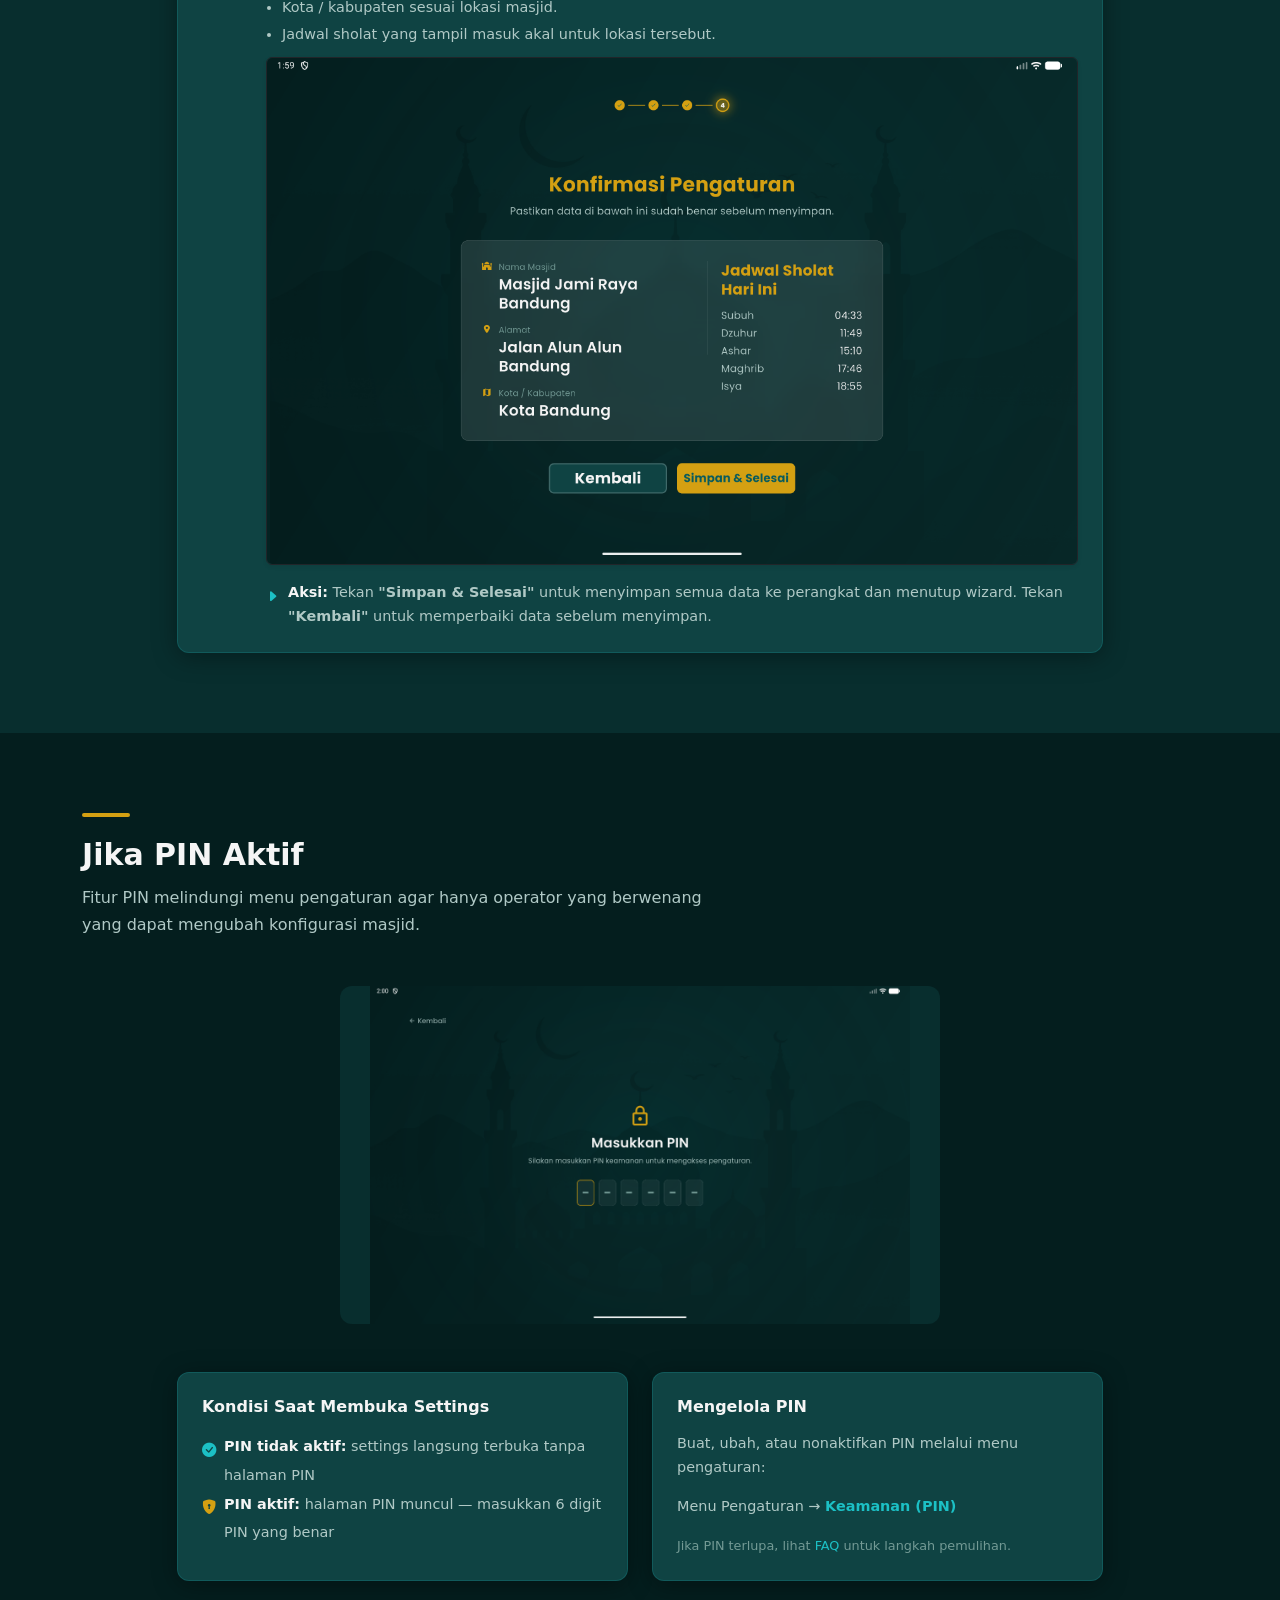
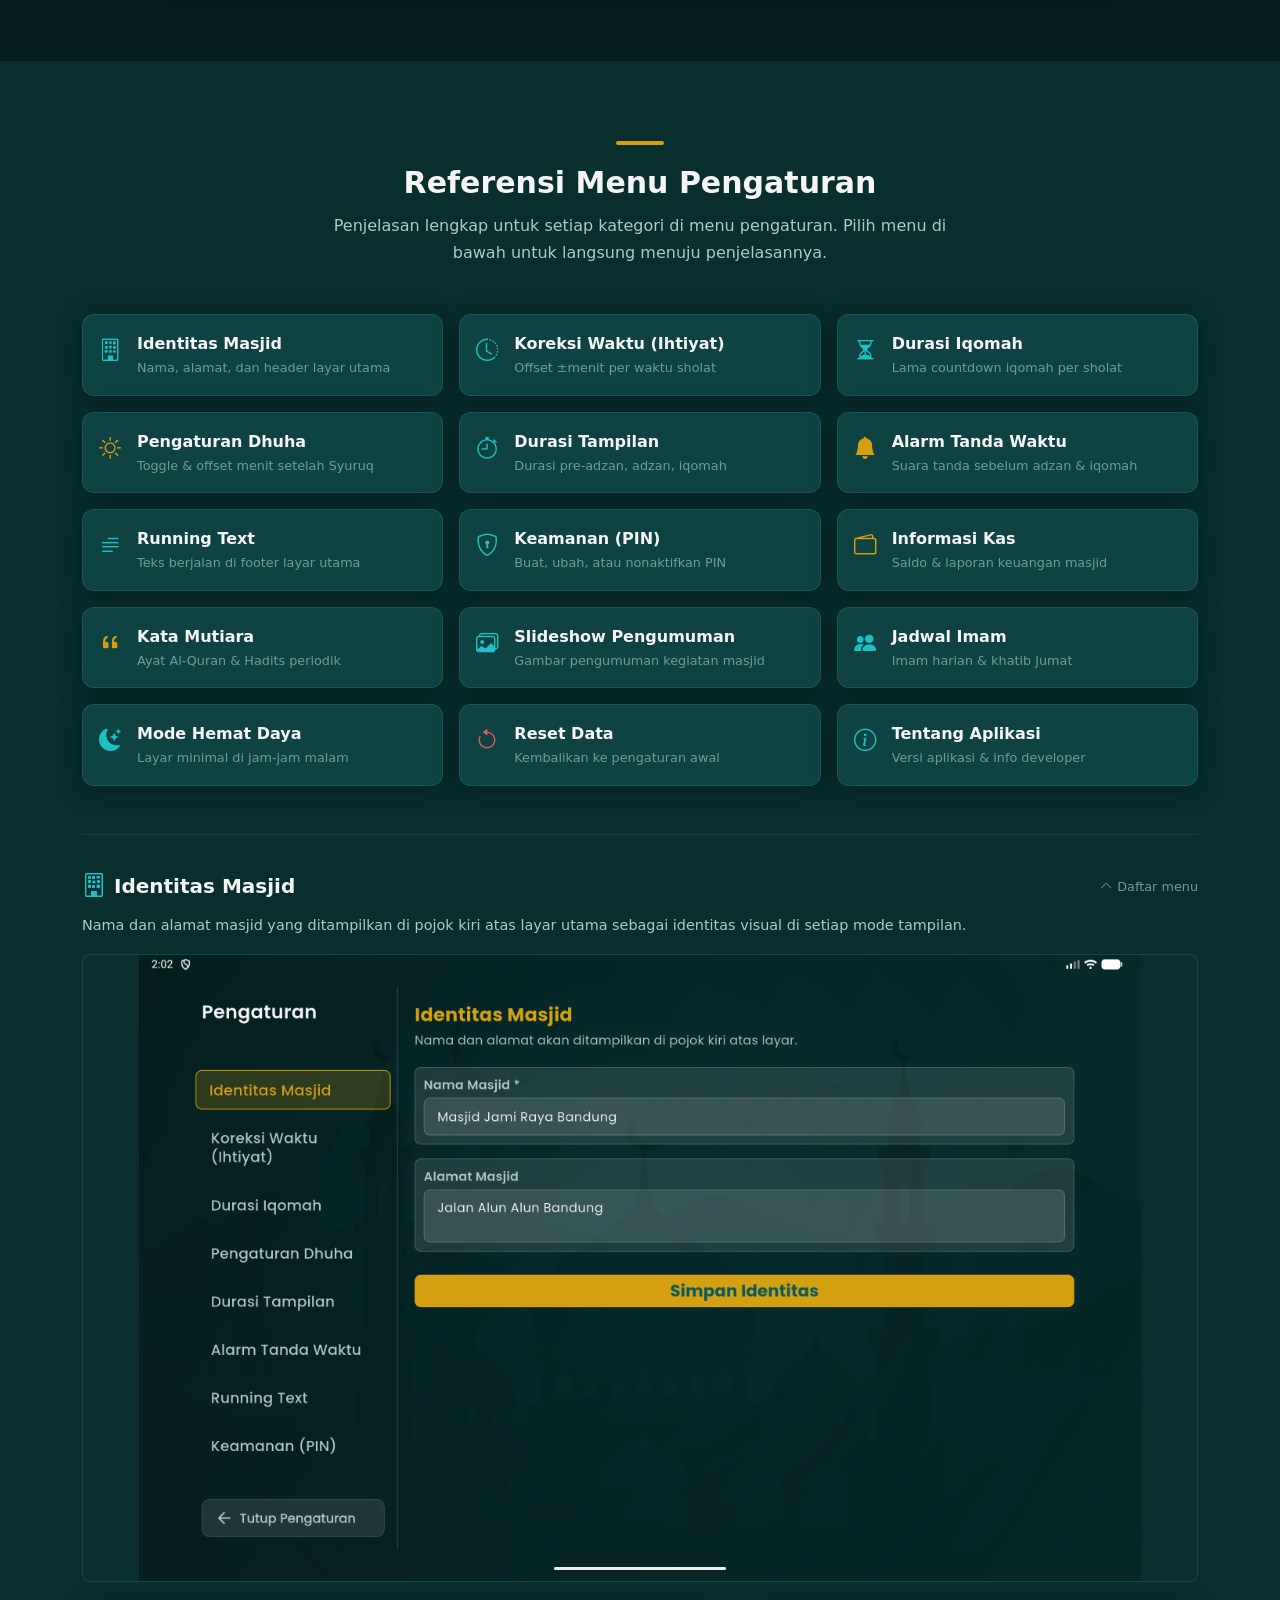
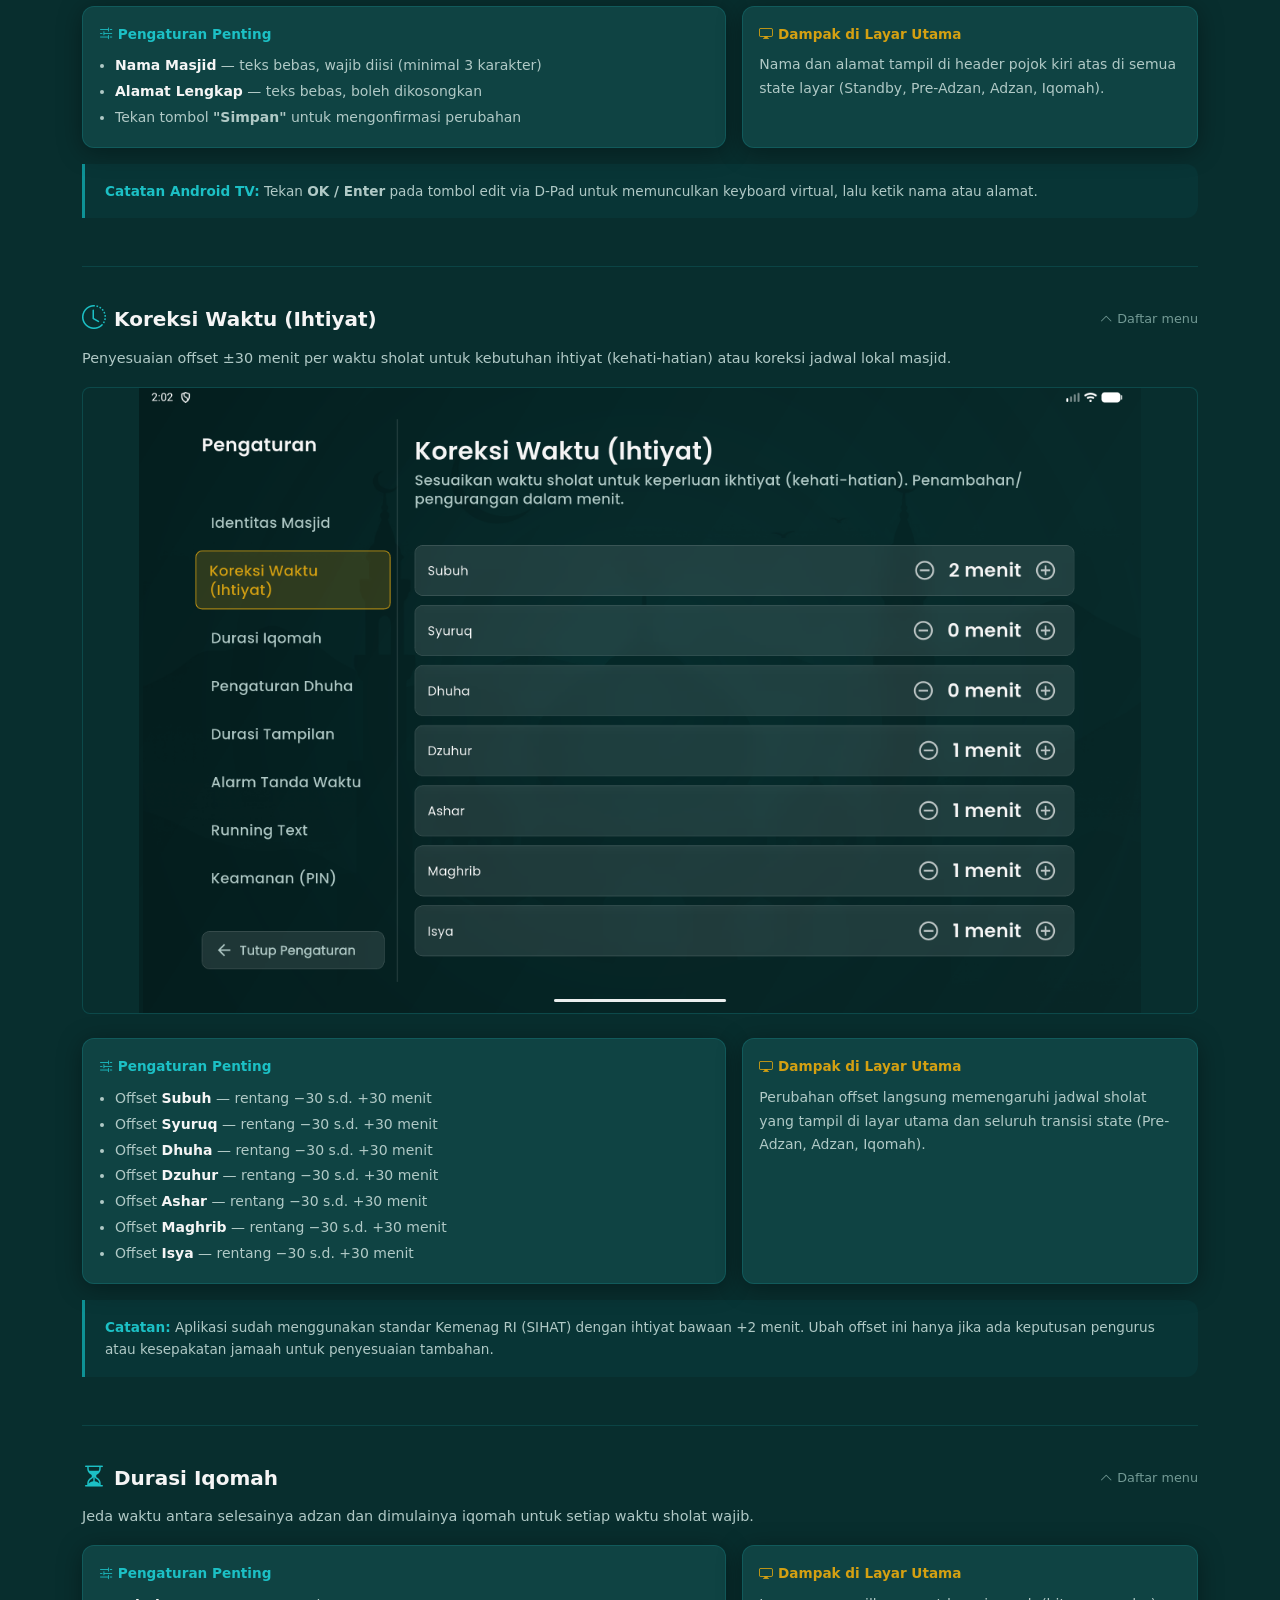
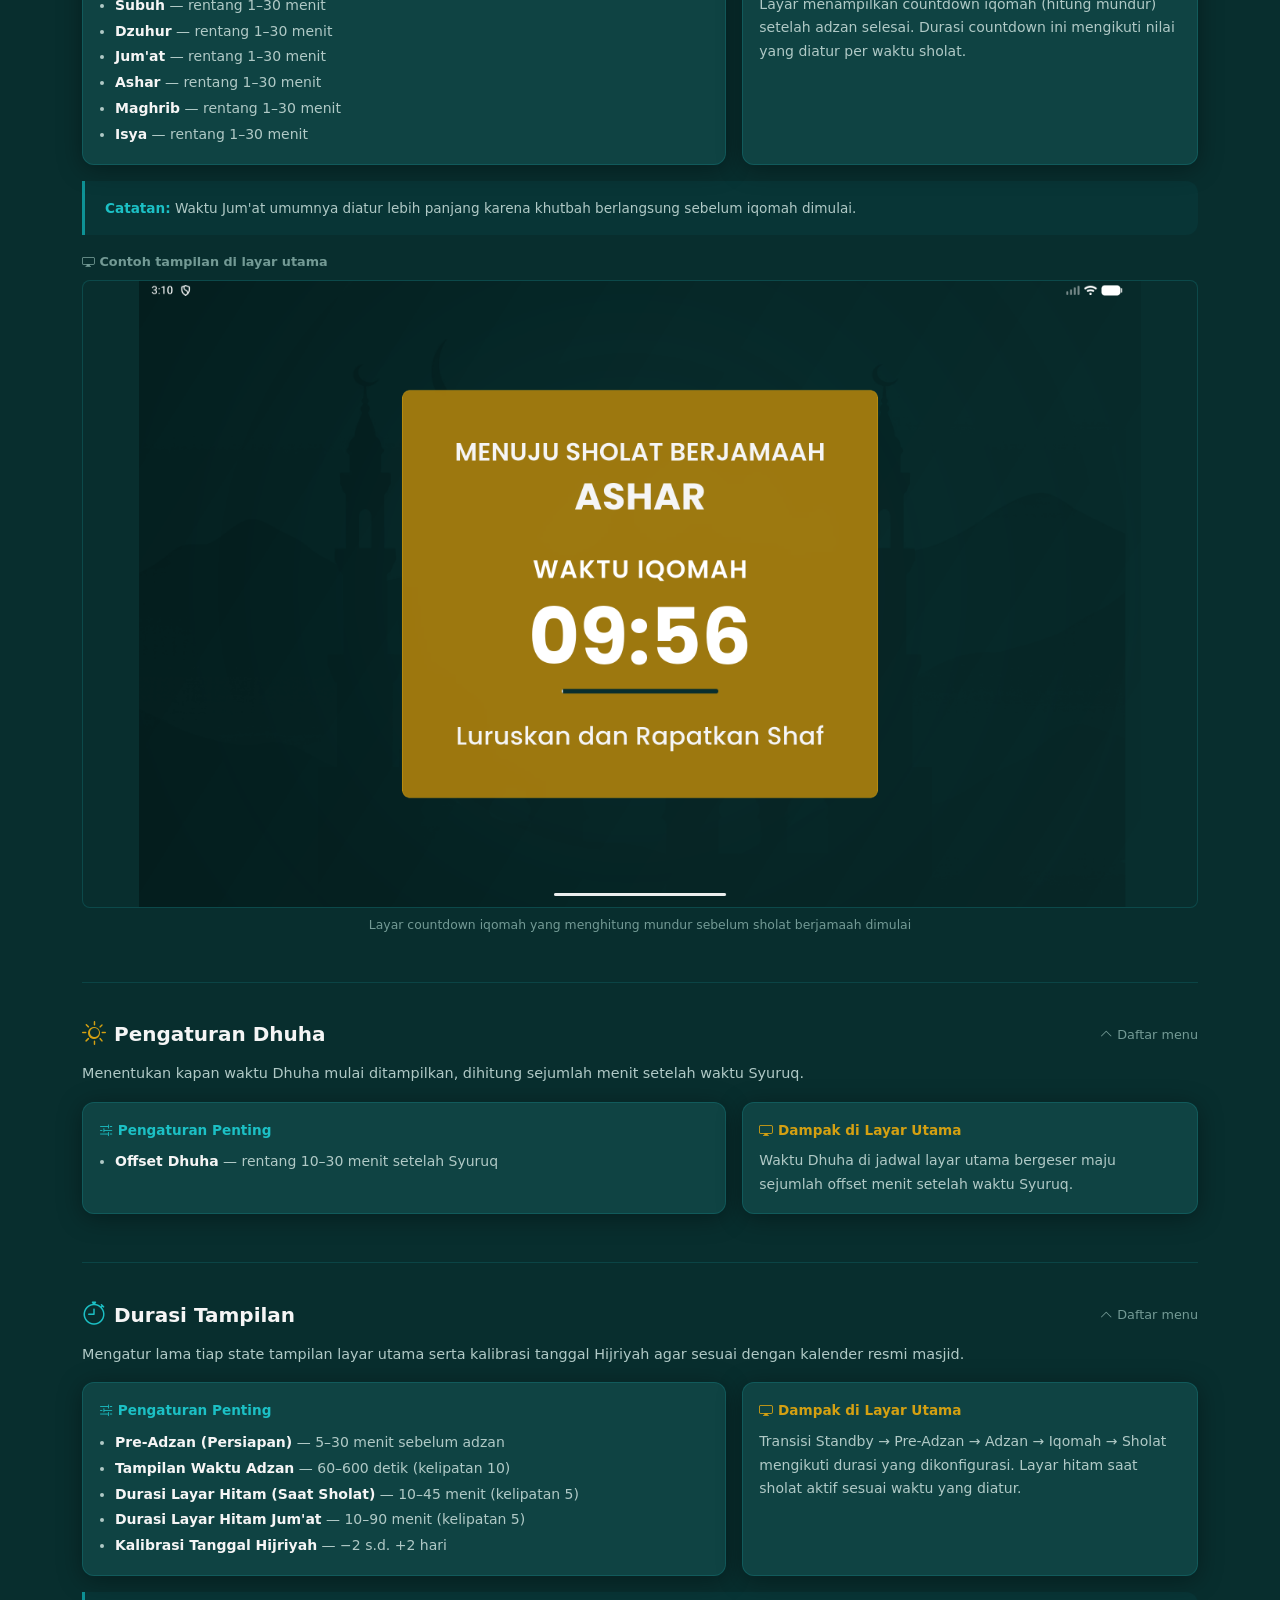
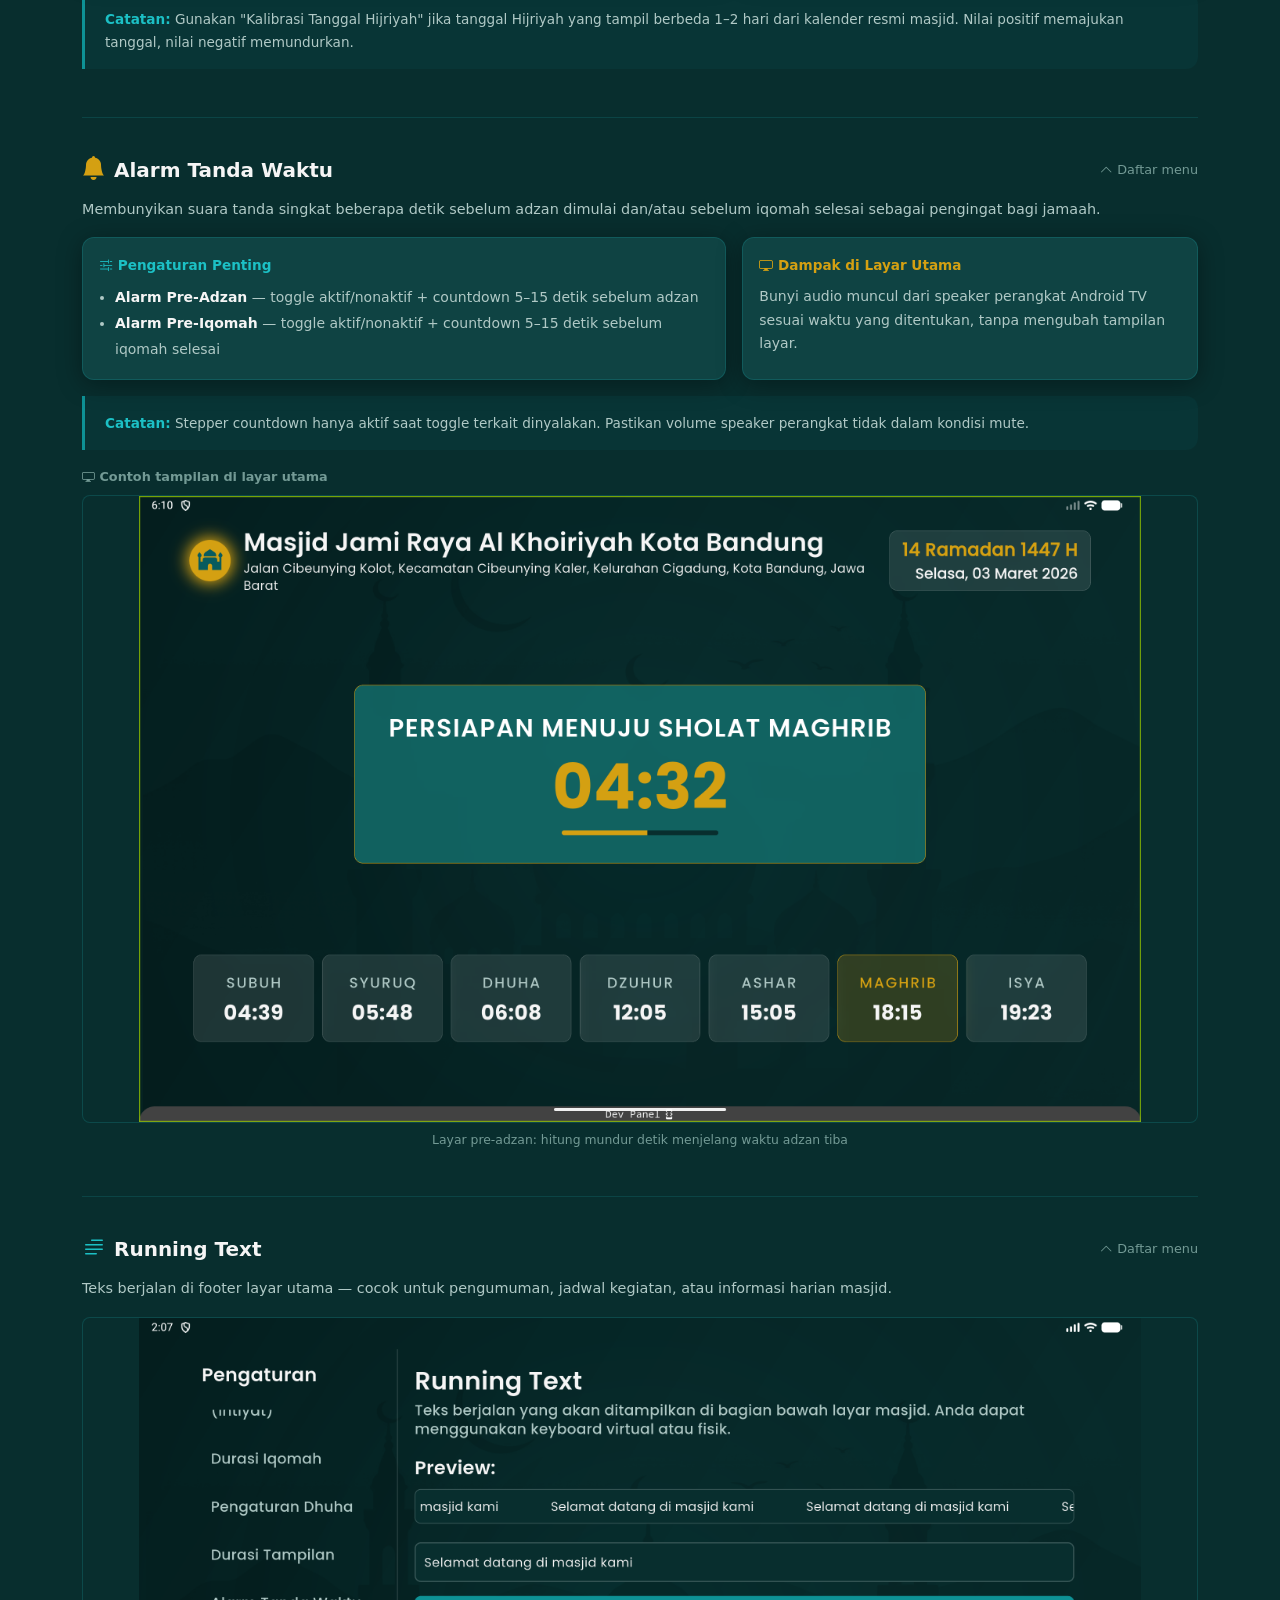
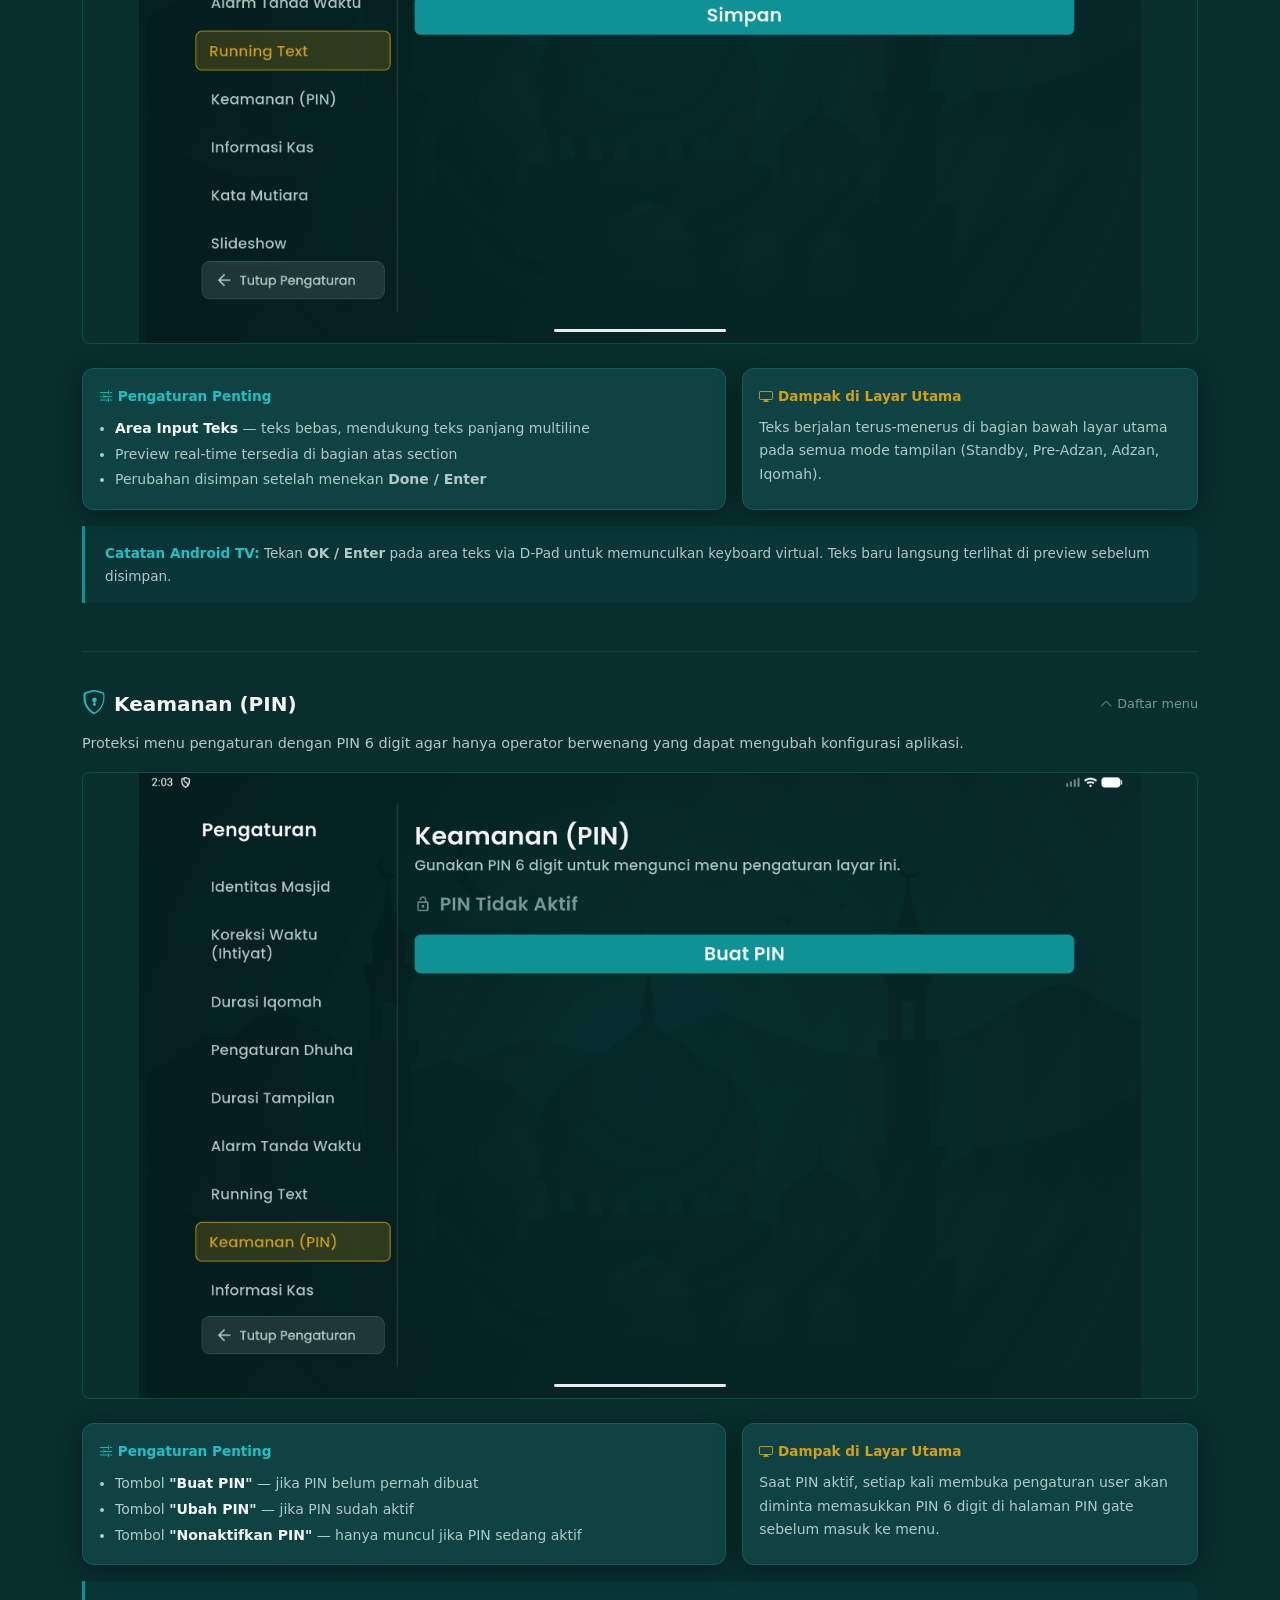
==== commit b1393932: "feat: add new screenshots to user guide for setup and PIN verification" ====
--- a/landingpage/panduan.html
+++ b/landingpage/panduan.html
@@ -1008,6 +1008,16 @@
                       <em>Jl. Asia Afrika No. 123</em>.
                     </li>
                   </ul>
+                  <figure class="guide-figure guide-figure-sm mt-3 mb-2">
+                    <div class="screenshot-container">
+                      <img
+                        src="assets/img/screenshots/guide/setup-identity.png"
+                        alt="Setup Identitas Masjid"
+                        class="img-fluid"
+                        loading="lazy"
+                      />
+                    </div>
+                  </figure>
                   <div class="d-flex align-items-start gap-2">
                     <i
                       class="bi bi-caret-right-fill mkt-text-teal flex-shrink-0 mt-1"
@@ -1152,6 +1162,16 @@
             berwenang yang dapat mengubah konfigurasi masjid.
           </p>
         </div>
+        <figure class="guide-figure mb-5 mx-auto" style="max-width: 600px;">
+          <div class="screenshot-container">
+            <img
+              src="assets/img/screenshots/guide/pin-gate.png"
+              alt="Halaman Verifikasi PIN"
+              class="img-fluid"
+              loading="lazy"
+            />
+          </div>
+        </figure>
 
         <div class="row g-4 justify-content-center">
           <div class="col-md-6 col-lg-5">
